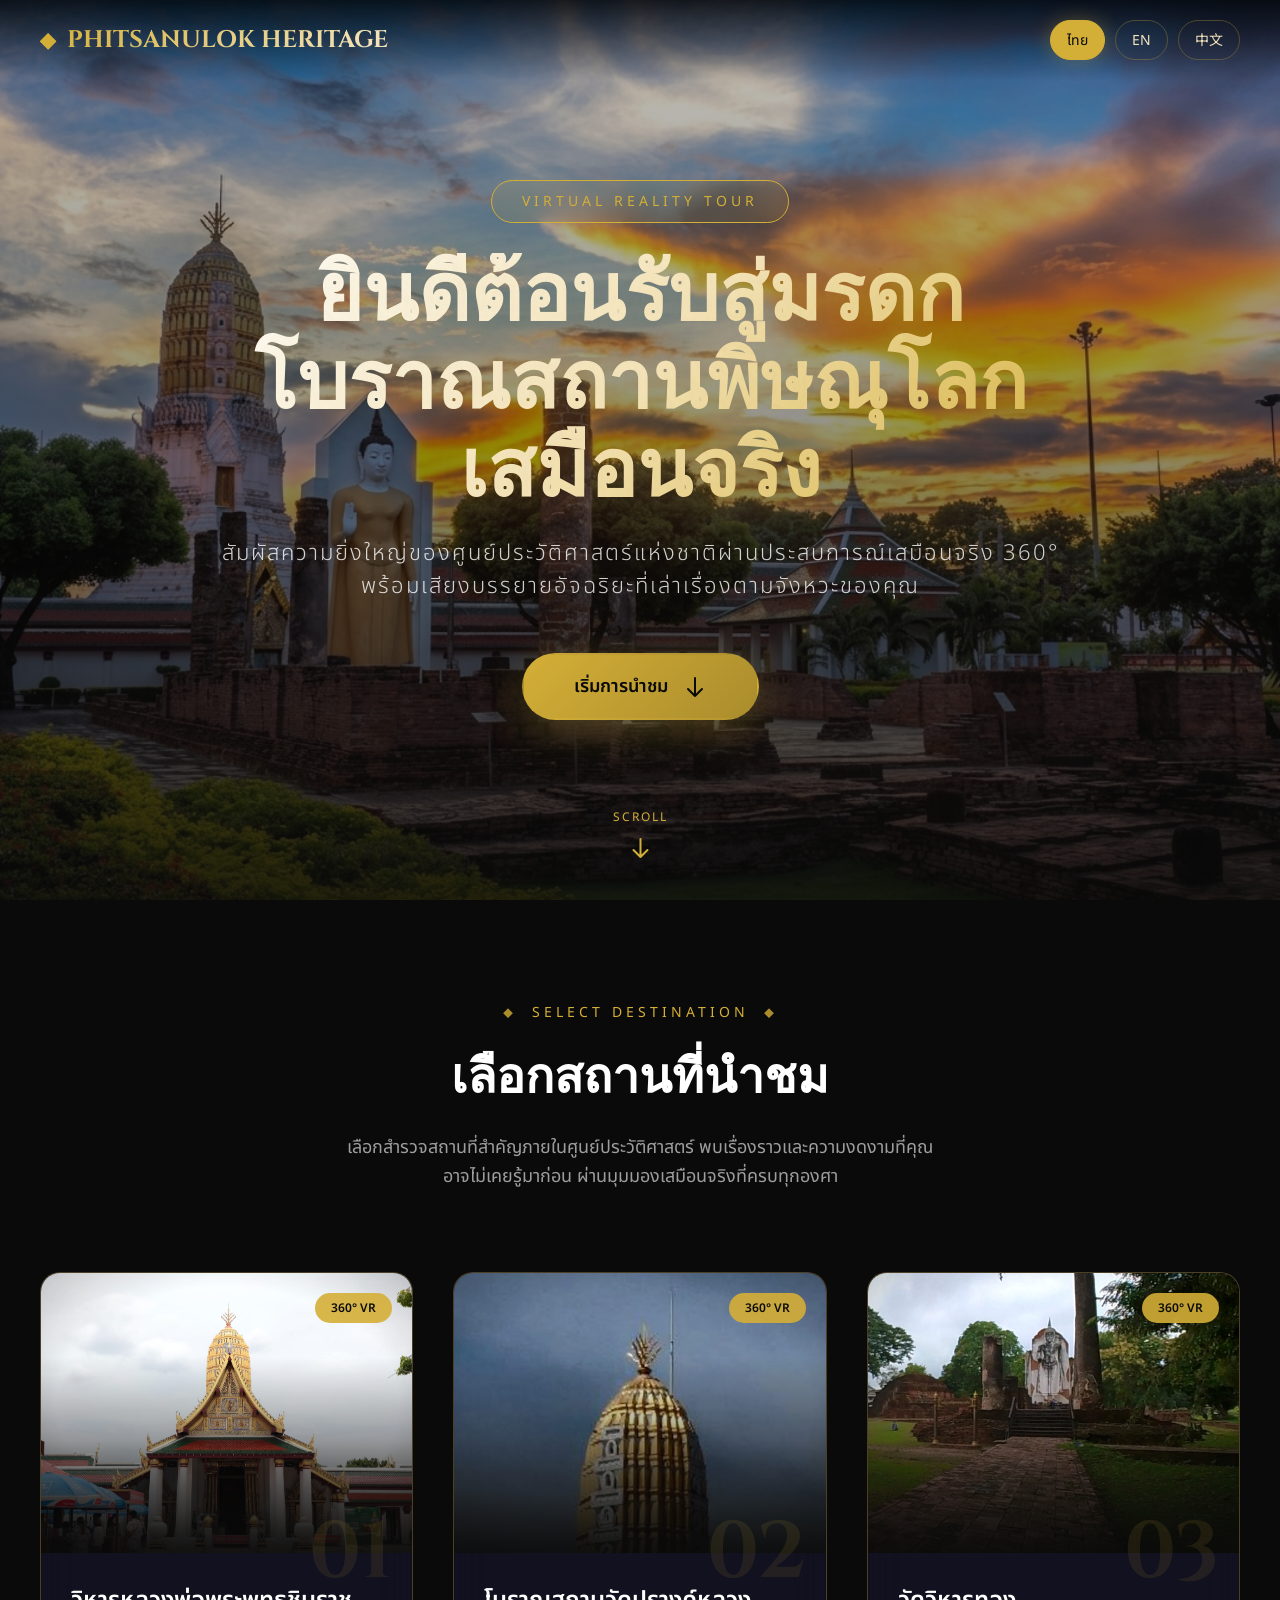
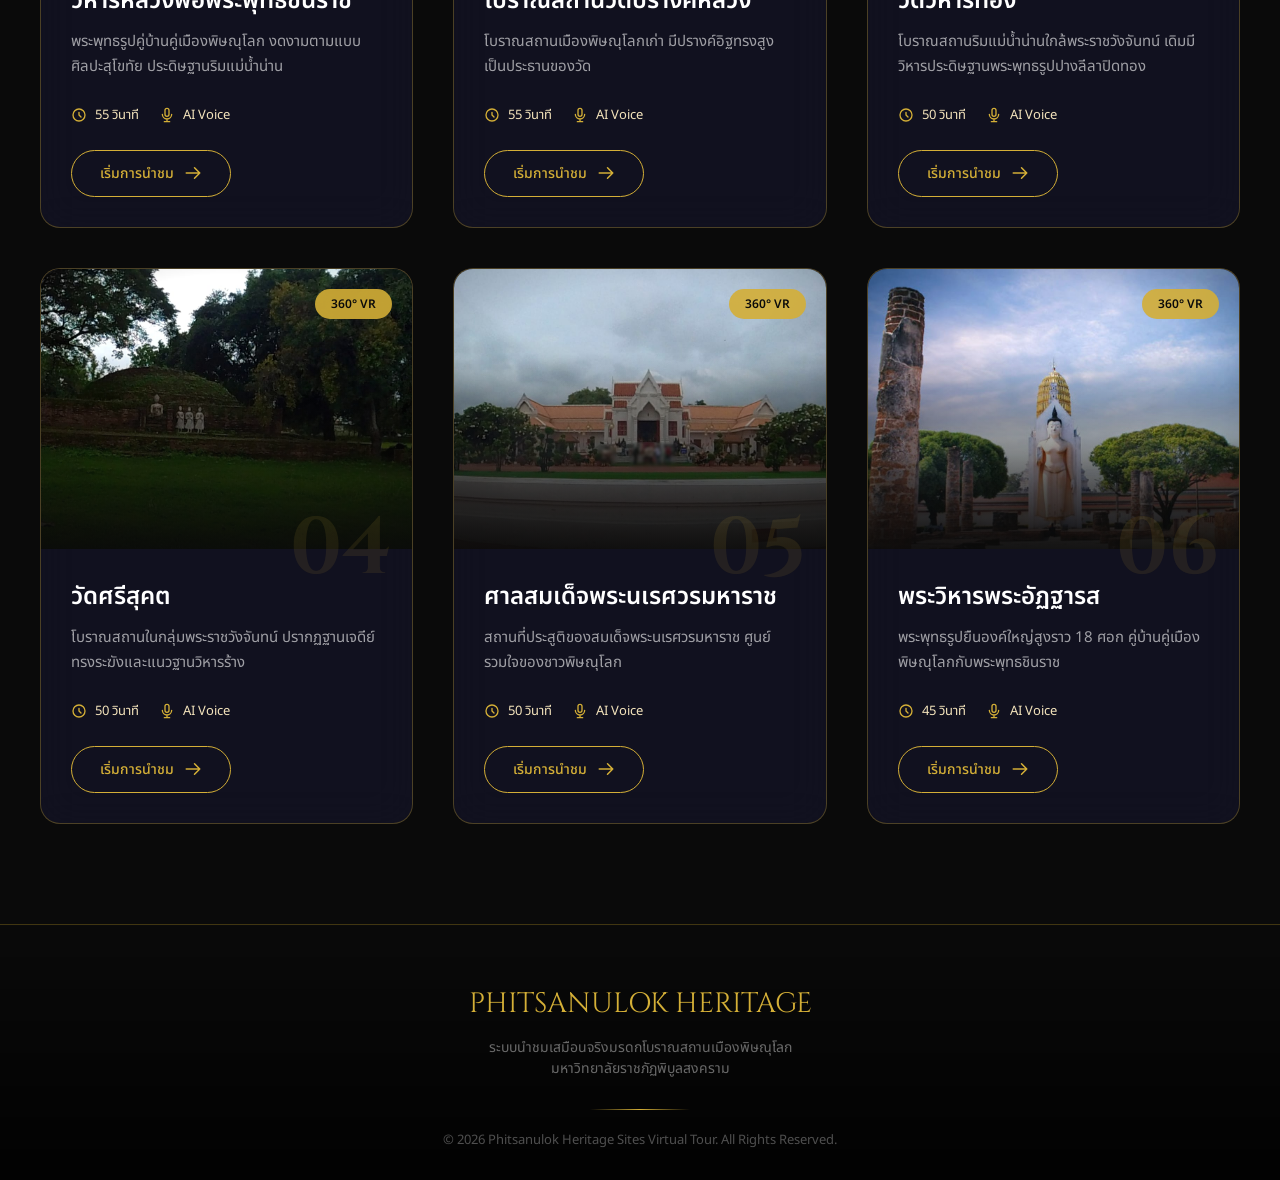
==== index.html @ 38f587dd "Remove the evaluation page and all links to it Delete evaluation.html and js/evaluation.js, drop the" ====
<!DOCTYPE html>
<html lang="th">
<head>
    <meta charset="UTF-8">
    <meta name="viewport" content="width=device-width, initial-scale=1.0">
    <title>มรดกโบราณสถานพิษณุโลก เสมือนจริง | Phitsanulok Heritage Sites Virtual Tour</title>
    <meta name="description" content="ระบบนำชมเสมือนจริงมรดกโบราณสถานเมืองพิษณุโลก ด้วยการเล่าเรื่องแบบลำดับชั้น">
    <link rel="stylesheet" href="css/style.css">
    <link rel="preconnect" href="https://fonts.googleapis.com">
    <link rel="preconnect" href="https://fonts.gstatic.com" crossorigin>
</head>
<body>
    <!-- Loading Screen -->
    <div class="loading-screen">
        <div class="loading-text">Loading...</div>
    </div>

    <!-- Background Effects -->
    <canvas id="particles-canvas"></canvas>
    <div class="bg-gradient"></div>
    <div class="thai-pattern"></div>

    <!-- Navigation -->
    <nav class="main-nav">
        <a href="#" class="nav-logo">PHITSANULOK HERITAGE</a>
        <div class="nav-lang">
            <button class="lang-btn active" data-lang="th">ไทย</button>
            <button class="lang-btn" data-lang="en">EN</button>
            <button class="lang-btn" data-lang="zh">中文</button>
        </div>
    </nav>

    <!-- Hero Section -->
    <section class="hero">
        <div class="hero-bg-layer" id="heroBgA"></div>
        <div class="hero-bg-layer" id="heroBgB"></div>
        <div class="hero-overlay"></div>
        <div class="hero-content">
            <div class="hero-badge">VIRTUAL REALITY TOUR</div>
            <h1 class="hero-title" data-i18n="welcome">ยินดีต้อนรับสู่มรดกโบราณสถานพิษณุโลก เสมือนจริง</h1>
            <p class="hero-subtitle" data-i18n="hero_description">
                สัมผัสความยิ่งใหญ่ของศูนย์ประวัติศาสตร์แห่งชาติผ่านประสบการณ์เสมือนจริง 360° พร้อมเสียงบรรยายอัจฉริยะที่เล่าเรื่องตามจังหวะของคุณ
            </p>
            <a href="tour.html?id=wat_phra_buddha_chinnarat&lang=th" class="hero-cta">
                <span data-i18n="start_tour">เริ่มการนำชม</span>
                <svg fill="none" stroke="currentColor" viewBox="0 0 24 24">
                    <path stroke-linecap="round" stroke-linejoin="round" stroke-width="2" d="M19 14l-7 7m0 0l-7-7m7 7V3"/>
                </svg>
            </a>
        </div>
        <div class="scroll-indicator">
            <span>SCROLL</span>
            <svg width="24" height="24" fill="none" stroke="currentColor" viewBox="0 0 24 24">
                <path stroke-linecap="round" stroke-linejoin="round" stroke-width="2" d="M19 14l-7 7m0 0l-7-7m7 7V3"/>
            </svg>
        </div>
    </section>

    <!-- Locations Section -->
    <section class="locations-section" id="locations">
        <div class="section-header">
            <div class="section-label" data-i18n="section_label">Select Destination</div>
            <h2 class="section-title" data-i18n="select_location">เลือกสถานที่นำชม</h2>
            <p class="section-desc" data-i18n="section_description">
                เลือกสำรวจสถานที่สำคัญภายในศูนย์ประวัติศาสตร์ พบเรื่องราวและความงดงามที่คุณอาจไม่เคยรู้มาก่อน ผ่านมุมมองเสมือนจริงที่ครบทุกองศา
            </p>
        </div>
        <div class="locations-grid">
            <!-- Cards will be rendered by JavaScript -->
        </div>
    </section>

    <!-- Footer -->
    <footer class="main-footer">
        <div class="footer-logo">PHITSANULOK HERITAGE</div>
        <p class="footer-text">
            ระบบนำชมเสมือนจริงมรดกโบราณสถานเมืองพิษณุโลก<br>
            มหาวิทยาลัยราชภัฏพิบูลสงคราม
        </p>
        <div class="footer-divider"></div>
        <p class="footer-copy">© 2026 Phitsanulok Heritage Sites Virtual Tour. All Rights Reserved.</p>
    </footer>

    <script src="js/main.js"></script>
</body>
</html>
---- css/style.css ----
/* ============================================
   CHAN PALACE VIRTUAL TOUR - ROYAL THEME CSS
   ============================================ */

@import url('https://fonts.googleapis.com/css2?family=Noto+Sans+Thai:wght@300;400;500;600;700&family=Noto+Sans+SC:wght@300;400;500;700&family=Cinzel:wght@400;600;700&display=swap');

:root {
    --royal-gold: #D4AF37;
    --royal-gold-light: #F4E4BC;
    --royal-gold-dark: #AA8C2C;
    --royal-red: #8B0000;
    --royal-red-dark: #5C0000;
    --royal-black: #0a0a0a;
    --royal-dark: #1a1a2e;
    --glass-bg: rgba(20, 20, 40, 0.7);
    --glass-border: rgba(212, 175, 55, 0.3);
}

* {
    margin: 0;
    padding: 0;
    box-sizing: border-box;
}

html {
    scroll-behavior: smooth;
    height: 100%;
}

body {
    font-family: 'Noto Sans Thai', 'Noto Sans SC', sans-serif;
    background: var(--royal-black);
    color: #fff;
    overflow-x: hidden;
    min-height: 100vh;
    height: 100%;
}

/* The 360 tour's <a-scene> needs an explicit height to resolve against,
   otherwise it collapses to 0px and the canvas never becomes visible. */
a-scene {
    display: block;
    width: 100%;
    height: 100vh;
}

/* Custom Scrollbar */
::-webkit-scrollbar {
    width: 8px;
}
::-webkit-scrollbar-track {
    background: var(--royal-black);
}
::-webkit-scrollbar-thumb {
    background: linear-gradient(180deg, var(--royal-gold), var(--royal-gold-dark));
    border-radius: 4px;
}

/* ============================================
   PARTICLES & BACKGROUND EFFECTS
   ============================================ */
#particles-canvas {
    position: fixed;
    top: 0;
    left: 0;
    width: 100%;
    height: 100%;
    z-index: 0;
    pointer-events: none;
}

.bg-gradient {
    position: fixed;
    top: 0;
    left: 0;
    width: 100%;
    height: 100%;
    background: 
        radial-gradient(ellipse at 20% 50%, rgba(139, 0, 0, 0.15) 0%, transparent 50%),
        radial-gradient(ellipse at 80% 50%, rgba(212, 175, 55, 0.08) 0%, transparent 50%),
        radial-gradient(ellipse at 50% 100%, rgba(90, 0, 0, 0.2) 0%, transparent 50%);
    z-index: 1;
    pointer-events: none;
}

/* Thai Pattern Overlay */
.thai-pattern {
    position: fixed;
    top: 0;
    left: 0;
    width: 100%;
    height: 100%;
    background-image: url("data:image/svg+xml,%3Csvg width='60' height='60' viewBox='0 0 60 60' xmlns='http://www.w3.org/2000/svg'%3E%3Cg fill='none' fill-rule='evenodd'%3E%3Cg fill='%23D4AF37' fill-opacity='0.03'%3E%3Cpath d='M36 34v-4h-2v4h-4v2h4v4h2v-4h4v-2h-4zm0-30V0h-2v4h-4v2h4v4h2V6h4V4h-4zM6 34v-4H4v4H0v2h4v4h2v-4h4v-2H6zM6 4V0H4v4H0v2h4v4h2V6h4V4H6z'/%3E%3C/g%3E%3C/g%3E%3C/svg%3E");
    z-index: 2;
    pointer-events: none;
    opacity: 0.6;
}

/* ============================================
   LOADING SCREEN
   ============================================ */
.loading-screen {
    position: fixed;
    top: 0;
    left: 0;
    width: 100%;
    height: 100%;
    background: var(--royal-black);
    z-index: 9999;
    display: flex;
    flex-direction: column;
    align-items: center;
    justify-content: center;
    transition: opacity 1s ease, visibility 1s ease;
}

.loading-screen.hidden {
    opacity: 0;
    visibility: hidden;
    pointer-events: none;
}

.loading-text {
    font-size: 18px;
    color: var(--royal-gold-light);
    letter-spacing: 4px;
    animation: pulse 2s ease-in-out infinite;
}

@keyframes spin {
    to { transform: rotate(360deg); }
}

@keyframes pulse {
    0%, 100% { opacity: 0.5; }
    50% { opacity: 1; }
}

/* ============================================
   NAVIGATION
   ============================================ */
.main-nav {
    position: fixed;
    top: 0;
    left: 0;
    width: 100%;
    z-index: 100;
    padding: 20px 40px;
    display: flex;
    justify-content: space-between;
    align-items: center;
    background: linear-gradient(to bottom, rgba(0,0,0,0.8), transparent);
    transition: all 0.4s ease;
}

.main-nav.scrolled {
    background: rgba(10, 10, 10, 0.95);
    backdrop-filter: blur(20px);
    padding: 15px 40px;
    border-bottom: 1px solid var(--glass-border);
}

.nav-logo {
    font-family: 'Cinzel', serif;
    font-size: 24px;
    font-weight: 700;
    background: linear-gradient(135deg, var(--royal-gold), var(--royal-gold-light), var(--royal-gold));
    background-size: 200% auto;
    -webkit-background-clip: text;
    -webkit-text-fill-color: transparent;
    background-clip: text;
    animation: shine 3s linear infinite;
    text-decoration: none;
    display: flex;
    align-items: center;
    gap: 12px;
}

.nav-logo::before {
    content: '◆';
    color: var(--royal-gold);
    -webkit-text-fill-color: var(--royal-gold);
    font-size: 20px;
}

@keyframes shine {
    to { background-position: 200% center; }
}

.nav-lang {
    display: flex;
    gap: 10px;
}

.lang-btn {
    background: transparent;
    border: 1px solid var(--glass-border);
    color: var(--royal-gold-light);
    padding: 8px 16px;
    border-radius: 20px;
    cursor: pointer;
    font-family: inherit;
    font-size: 14px;
    transition: all 0.3s ease;
    backdrop-filter: blur(10px);
}

.lang-btn:hover, .lang-btn.active {
    background: var(--royal-gold);
    color: var(--royal-black);
    border-color: var(--royal-gold);
    box-shadow: 0 0 20px rgba(212, 175, 55, 0.3);
}

/* ============================================
   HERO SECTION
   ============================================ */
.hero {
    position: relative;
    height: 100vh;
    display: flex;
    align-items: center;
    justify-content: center;
    overflow: hidden;
    z-index: 10;
}

.hero-bg {
    position: absolute;
    top: 0;
    left: 0;
    width: 100%;
    height: 100%;
    background: url('img/110.webp') center/cover;
    filter: brightness(0.3);
    transform: scale(1.1);
    animation: zoomSlow 20s ease-in-out infinite alternate;
}

.hero-bg-layer {
    position: absolute;
    top: 0;
    left: 0;
    width: 100%;
    height: 100%;
    background-size: cover;
    background-position: center;
    filter: brightness(0.85);
    transform: scale(1.1);
    opacity: 0;
    transition: opacity 1.5s ease-in-out;
    animation: zoomSlow 20s ease-in-out infinite alternate;
}

.hero-bg-layer.active {
    opacity: 1;
}

@keyframes zoomSlow {
    to { transform: scale(1.2); }
}

.hero-overlay {
    position: absolute;
    top: 0;
    left: 0;
    width: 100%;
    height: 100%;
    background: linear-gradient(to bottom, 
        rgba(10,10,10,0.1) 0%, 
        rgba(10,10,10,0.35) 50%, 
        rgba(10,10,10,0.85) 100%);
}

.hero-content {
    position: relative;
    z-index: 10;
    text-align: center;
    max-width: 900px;
    padding: 0 20px;
}

.hero-badge {
    display: inline-block;
    padding: 10px 30px;
    border: 1px solid var(--royal-gold);
    border-radius: 30px;
    color: var(--royal-gold);
    font-size: 14px;
    letter-spacing: 4px;
    text-transform: uppercase;
    margin-bottom: 30px;
    animation: fadeInDown 1s ease;
    background: rgba(212, 175, 55, 0.1);
    backdrop-filter: blur(10px);
}

.hero-title {
    font-family: 'Cinzel', serif;
    font-size: clamp(40px, 8vw, 80px);
    font-weight: 700;
    line-height: 1.1;
    margin-bottom: 20px;
    background: linear-gradient(135deg, #fff 0%, var(--royal-gold-light) 50%, var(--royal-gold) 100%);
    -webkit-background-clip: text;
    -webkit-text-fill-color: transparent;
    background-clip: text;
    animation: fadeInUp 1s ease 0.3s both;
    text-shadow: 0 0 60px rgba(212, 175, 55, 0.2);
}

.hero-subtitle {
    font-size: clamp(16px, 3vw, 22px);
    color: rgba(255, 255, 255, 0.8);
    margin-bottom: 50px;
    font-weight: 300;
    letter-spacing: 2px;
    animation: fadeInUp 1s ease 0.6s both;
}

.hero-cta {
    display: inline-flex;
    align-items: center;
    gap: 15px;
    padding: 18px 50px;
    background: linear-gradient(135deg, var(--royal-gold), var(--royal-gold-dark));
    color: var(--royal-black);
    text-decoration: none;
    font-size: 18px;
    font-weight: 600;
    border-radius: 50px;
    transition: all 0.4s ease;
    animation: fadeInUp 1s ease 0.9s both;
    box-shadow: 0 10px 40px rgba(212, 175, 55, 0.3);
    border: 2px solid transparent;
    position: relative;
    overflow: hidden;
}

.hero-cta::before {
    content: '';
    position: absolute;
    top: 0;
    left: -100%;
    width: 100%;
    height: 100%;
    background: linear-gradient(90deg, transparent, rgba(255,255,255,0.4), transparent);
    transition: left 0.6s ease;
}

.hero-cta:hover::before {
    left: 100%;
}

.hero-cta:hover {
    transform: translateY(-3px);
    box-shadow: 0 15px 50px rgba(212, 175, 55, 0.5);
    border-color: var(--royal-gold-light);
}

.hero-cta svg {
    width: 24px;
    height: 24px;
    transition: transform 0.3s ease;
}

.hero-cta:hover svg {
    transform: translateX(5px);
}

.scroll-indicator {
    position: absolute;
    bottom: 40px;
    left: 50%;
    transform: translateX(-50%);
    display: flex;
    flex-direction: column;
    align-items: center;
    gap: 10px;
    animation: bounce 2s infinite;
    color: var(--royal-gold);
    font-size: 12px;
    letter-spacing: 2px;
}

@keyframes bounce {
    0%, 20%, 50%, 80%, 100% { transform: translateX(-50%) translateY(0); }
    40% { transform: translateX(-50%) translateY(-10px); }
    60% { transform: translateX(-50%) translateY(-5px); }
}

@keyframes fadeInDown {
    from { opacity: 0; transform: translateY(-30px); }
    to { opacity: 1; transform: translateY(0); }
}

@keyframes fadeInUp {
    from { opacity: 0; transform: translateY(30px); }
    to { opacity: 1; transform: translateY(0); }
}

/* ============================================
   LOCATIONS SECTION
   ============================================ */
.locations-section {
    position: relative;
    z-index: 10;
    padding: 100px 40px;
    max-width: 1400px;
    margin: 0 auto;
}

.section-header {
    text-align: center;
    margin-bottom: 80px;
}

.section-label {
    display: inline-block;
    color: var(--royal-gold);
    font-size: 14px;
    letter-spacing: 4px;
    text-transform: uppercase;
    margin-bottom: 15px;
    position: relative;
}

.section-label::before,
.section-label::after {
    content: '◆';
    margin: 0 15px;
    color: var(--royal-gold-dark);
    font-size: 10px;
}

.section-title {
    font-family: 'Cinzel', serif;
    font-size: clamp(28px, 5vw, 48px);
    font-weight: 700;
    color: #fff;
    margin-bottom: 20px;
}

.section-desc {
    color: rgba(255, 255, 255, 0.6);
    font-size: 18px;
    max-width: 600px;
    margin: 0 auto;
    line-height: 1.6;
}

/* Location Cards */
.locations-grid {
    display: grid;
    grid-template-columns: repeat(auto-fit, minmax(350px, 1fr));
    gap: 40px;
}

.location-card {
    position: relative;
    border-radius: 20px;
    overflow: hidden;
    background: var(--glass-bg);
    border: 1px solid var(--glass-border);
    backdrop-filter: blur(20px);
    transition: all 0.5s cubic-bezier(0.4, 0, 0.2, 1);
    cursor: pointer;
    transform-style: preserve-3d;
    perspective: 1000px;
}

.location-card::before {
    content: '';
    position: absolute;
    top: 0;
    left: 0;
    right: 0;
    bottom: 0;
    background: linear-gradient(135deg, rgba(212, 175, 55, 0.1), transparent, rgba(139, 0, 0, 0.1));
    opacity: 0;
    transition: opacity 0.5s ease;
    z-index: 1;
    pointer-events: none;
}

.location-card:hover::before {
    opacity: 1;
}

.location-card:hover {
    transform: translateY(-10px) rotateX(5deg);
    box-shadow: 
        0 30px 60px rgba(0, 0, 0, 0.5),
        0 0 40px rgba(212, 175, 55, 0.1);
    border-color: var(--royal-gold);
}

.card-image {
    position: relative;
    height: 280px;
    overflow: hidden;
}

.card-image img {
    width: 100%;
    height: 100%;
    object-fit: cover;
    transition: transform 0.8s ease;
}

.location-card:hover .card-image img {
    transform: scale(1.15);
}

.card-image-overlay {
    position: absolute;
    top: 0;
    left: 0;
    width: 100%;
    height: 100%;
    background: linear-gradient(to bottom, transparent 30%, rgba(10, 10, 10, 0.9) 100%);
}

.card-badge {
    position: absolute;
    top: 20px;
    right: 20px;
    background: rgba(212, 175, 55, 0.9);
    color: var(--royal-black);
    padding: 6px 16px;
    border-radius: 20px;
    font-size: 12px;
    font-weight: 600;
    z-index: 5;
    backdrop-filter: blur(10px);
}

.card-content {
    padding: 30px;
    position: relative;
    z-index: 5;
}

.card-number {
    position: absolute;
    top: -40px;
    right: 20px;
    font-family: 'Cinzel', serif;
    font-size: 80px;
    font-weight: 700;
    color: rgba(212, 175, 55, 0.1);
    line-height: 1;
    z-index: 0;
}

.card-title {
    font-size: 24px;
    font-weight: 600;
    margin-bottom: 10px;
    color: #fff;
    position: relative;
    z-index: 1;
}

.card-text {
    color: rgba(255, 255, 255, 0.6);
    font-size: 15px;
    line-height: 1.7;
    margin-bottom: 25px;
    position: relative;
    z-index: 1;
}

.card-meta {
    display: flex;
    align-items: center;
    gap: 20px;
    margin-bottom: 25px;
    position: relative;
    z-index: 1;
}

.meta-item {
    display: flex;
    align-items: center;
    gap: 8px;
    font-size: 13px;
    color: var(--royal-gold-light);
}

.meta-item svg {
    width: 16px;
    height: 16px;
    color: var(--royal-gold);
}

.card-btn {
    display: inline-flex;
    align-items: center;
    gap: 10px;
    padding: 12px 28px;
    background: transparent;
    border: 1px solid var(--royal-gold);
    color: var(--royal-gold);
    text-decoration: none;
    border-radius: 30px;
    font-size: 14px;
    font-weight: 500;
    transition: all 0.3s ease;
    position: relative;
    z-index: 1;
    overflow: hidden;
}

.card-btn::before {
    content: '';
    position: absolute;
    top: 0;
    left: 0;
    width: 0;
    height: 100%;
    background: var(--royal-gold);
    transition: width 0.4s ease;
    z-index: -1;
}

.card-btn:hover::before {
    width: 100%;
}

.card-btn:hover {
    color: var(--royal-black);
    box-shadow: 0 0 20px rgba(212, 175, 55, 0.3);
}

/* ============================================
   FOOTER
   ============================================ */
.main-footer {
    position: relative;
    z-index: 10;
    padding: 60px 40px 30px;
    border-top: 1px solid var(--glass-border);
    background: linear-gradient(to top, rgba(0,0,0,0.8), transparent);
    text-align: center;
}

.footer-logo {
    font-family: 'Cinzel', serif;
    font-size: 28px;
    color: var(--royal-gold);
    margin-bottom: 15px;
}

.footer-text {
    color: rgba(255, 255, 255, 0.4);
    font-size: 14px;
    margin-bottom: 30px;
}

.footer-divider {
    width: 100px;
    height: 1px;
    background: linear-gradient(to right, transparent, var(--royal-gold), transparent);
    margin: 0 auto 20px;
}

.footer-copy {
    color: rgba(255, 255, 255, 0.3);
    font-size: 13px;
}

/* ============================================
   TOUR PAGE SPECIFIC
   ============================================ */
.tour-container {
    position: fixed;
    top: 0;
    left: 0;
    width: 100%;
    height: 100%;
    z-index: 1;
}

.tour-ui {
    position: fixed;
    z-index: 100;
    pointer-events: none;
    width: 100%;
    height: 100%;
    top: 0;
    left: 0;
}

.tour-ui > * {
    pointer-events: auto;
}

.tour-header {
    position: absolute;
    top: 0;
    left: 0;
    width: 100%;
    padding: 20px 40px;
    display: flex;
    justify-content: space-between;
    align-items: center;
    background: linear-gradient(to bottom, rgba(0,0,0,0.8), transparent);
}

.tour-title {
    font-family: 'Cinzel', serif;
    font-size: 20px;
    color: var(--royal-gold);
}

.tour-back {
    display: inline-flex;
    align-items: center;
    gap: 8px;
    padding: 10px 24px;
    background: linear-gradient(155deg, #2a2011, #120c06);
    border: 1px solid rgba(212, 175, 55, 0.4);
    color: #f0e6d3;
    text-decoration: none;
    border-radius: 30px;
    font-size: 14px;
    backdrop-filter: blur(20px);
    transition: all 0.3s ease;
}

.tour-back:hover {
    background: var(--royal-gold);
    color: var(--royal-black);
    border-color: var(--royal-gold);
}

/* Info Panel */
.info-panel {
    position: absolute;
    bottom: 40px;
    left: 50%;
    transform: translateX(-50%);
    width: 90%;
    max-width: 700px;
    background:
        radial-gradient(120% 70% at 50% 0%, rgba(212, 175, 55, 0.09), transparent 70%),
        linear-gradient(160deg, #2a2011 0%, #191207 55%, #100b06 100%);
    backdrop-filter: blur(24px);
    border: 1px solid rgba(212, 175, 55, 0.42);
    border-radius: 24px;
    padding: 30px;
    box-shadow: 0 20px 60px rgba(0, 0, 0, 0.5), inset 0 1px 0 rgba(244, 228, 188, 0.12);
}

.info-tabs {
    display: flex;
    gap: 10px;
    margin-bottom: 20px;
}

.info-tab {
    padding: 10px 24px;
    background: transparent;
    border: 1px solid rgba(212, 175, 55, 0.3);
    color: #cdbf9f;
    border-radius: 20px;
    cursor: pointer;
    font-family: inherit;
    font-size: 14px;
    transition: all 0.3s ease;
}

.info-tab:hover, .info-tab.active {
    background: var(--royal-gold);
    color: var(--royal-black);
    border-color: var(--royal-gold);
    font-weight: 600;
}

.info-content {
    color: #e8dcc2;
    line-height: 1.8;
    font-size: 15px;
    max-height: 150px;
    overflow-y: auto;
    padding-right: 10px;
}

.info-actions {
    display: flex;
    gap: 15px;
    margin-top: 20px;
    align-items: center;
}

.btn-speak {
    display: inline-flex;
    align-items: center;
    gap: 8px;
    padding: 10px 24px;
    background: linear-gradient(135deg, var(--royal-red), var(--royal-red-dark));
    border: none;
    color: #fff;
    border-radius: 25px;
    cursor: pointer;
    font-family: inherit;
    font-size: 14px;
    transition: all 0.3s ease;
}

.btn-speak:hover {
    transform: scale(1.05);
    box-shadow: 0 5px 20px rgba(139, 0, 0, 0.4);
}

.btn-speak.speaking {
    background: linear-gradient(135deg, var(--royal-gold), var(--royal-gold-dark));
    color: var(--royal-black);
    animation: pulse 1.5s infinite;
}

.duration-badge {
    display: inline-flex;
    align-items: center;
    gap: 6px;
    padding: 8px 16px;
    background: rgba(212, 175, 55, 0.14);
    border: 1px solid rgba(212, 175, 55, 0.25);
    border-radius: 20px;
    font-size: 13px;
    color: var(--royal-gold-light);
}

.speak-note {
    width: 100%;
    margin: 12px 0 0;
    padding: 9px 12px;
    background: rgba(139, 0, 0, 0.18);
    border: 1px solid rgba(212, 175, 55, 0.28);
    border-radius: 10px;
    font-size: 11.5px;
    line-height: 1.55;
    color: #e8dcc2;
}

/* ============================================
   SITE INFO PANEL (left) — hours / sacred days / route map
   ============================================ */
.site-panel {
    position: absolute;
    left: 20px;
    top: 88px;
    width: 300px;
    background:
        radial-gradient(120% 60% at 50% 0%, rgba(212, 175, 55, 0.10), transparent 70%),
        linear-gradient(160deg, #2a2011 0%, #191207 52%, #100b06 100%);
    backdrop-filter: blur(24px);
    border: 1px solid rgba(212, 175, 55, 0.45);
    border-radius: 20px;
    box-shadow: 0 24px 60px rgba(0, 0, 0, 0.5), inset 0 1px 0 rgba(244, 228, 188, 0.14);
    transition: transform 0.32s ease;
}

.site-panel.collapsed {
    transform: translateX(calc(-100% - 4px));
}

.site-panel-inner {
    padding: 18px;
    max-height: calc(100vh - 150px);
    overflow-y: auto;
}

.site-panel-toggle {
    position: absolute;
    right: -16px;
    top: 20px;
    width: 32px;
    height: 32px;
    border-radius: 50%;
    border: 1px solid rgba(212, 175, 55, 0.55);
    background: linear-gradient(150deg, #2a2011, #120c06);
    color: var(--royal-gold-light);
    cursor: pointer;
    display: flex;
    align-items: center;
    justify-content: center;
    box-shadow: 0 4px 16px rgba(0, 0, 0, 0.45);
}

.site-panel-toggle:hover { border-color: var(--royal-gold); }

.site-panel-toggle svg {
    width: 16px;
    height: 16px;
    transition: transform 0.3s ease;
}

.site-panel.collapsed .site-panel-toggle svg {
    transform: rotate(180deg);
}

.site-panel-title {
    margin: 0 0 10px;
    padding-bottom: 10px;
    border-bottom: 1px solid rgba(212, 175, 55, 0.28);
    font-size: 15px;
    font-weight: 700;
    color: var(--royal-gold);
    letter-spacing: 0.3px;
}

.site-panel-title::before {
    content: "\25C6";
    margin-right: 7px;
    font-size: 10px;
    vertical-align: middle;
    color: var(--royal-gold-dark);
}

.acc-item {
    border-top: 1px solid rgba(212, 175, 55, 0.16);
}

.acc-head {
    width: 100%;
    display: flex;
    align-items: center;
    gap: 10px;
    padding: 11px 0;
    background: transparent;
    border: none;
    color: #f0e6d3;
    font-family: inherit;
    font-size: 13.5px;
    cursor: pointer;
    text-align: left;
}

.acc-item.open .acc-head { color: var(--royal-gold-light); }

.acc-ico {
    width: 27px;
    height: 27px;
    flex-shrink: 0;
    display: inline-flex;
    align-items: center;
    justify-content: center;
    border-radius: 9px;
    font-size: 14px;
    background: rgba(212, 175, 55, 0.16);
    border: 1px solid rgba(212, 175, 55, 0.22);
}

.acc-item[data-acc="events"] .acc-ico {
    background: rgba(139, 0, 0, 0.22);
    border-color: rgba(139, 0, 0, 0.35);
}

.acc-item[data-acc="route"] .acc-ico {
    background: rgba(58, 140, 130, 0.20);
    border-color: rgba(58, 140, 130, 0.32);
}

.acc-label { flex: 1; }

.acc-chev {
    width: 16px;
    height: 16px;
    flex-shrink: 0;
    transition: transform 0.25s ease;
    color: var(--royal-gold);
    opacity: 0.75;
}

.acc-item.open .acc-chev { transform: rotate(180deg); opacity: 1; }

.acc-body {
    max-height: 0;
    overflow: hidden;
    transition: max-height 0.32s ease;
    font-size: 12.5px;
    color: #ded0b4;
    line-height: 1.6;
}

.acc-item.open .acc-body {
    max-height: 640px;
    padding-bottom: 12px;
}

.acc-body .kv { margin: 3px 0; }
.acc-body .kv strong { color: #f5efdf; }
.acc-body .muted { color: #c6b48f; font-size: 11.5px; }

/* "Usually busy right now" estimate */
.busy {
    margin-top: 10px;
    padding-top: 10px;
    border-top: 1px dashed rgba(212, 175, 55, 0.28);
}

.busy-row {
    display: flex;
    align-items: center;
    justify-content: space-between;
    gap: 8px;
}

.busy-label { font-size: 12px; color: #c6b48f; }

.busy-pill {
    font-size: 11.5px;
    font-weight: 700;
    padding: 3px 10px;
    border-radius: 999px;
    white-space: nowrap;
}

.busy-pill.lvl-0 { background: rgba(46, 160, 90, 0.22); color: #6fe0a0; }
.busy-pill.lvl-1 { background: rgba(212, 175, 55, 0.22); color: var(--royal-gold-light); }
.busy-pill.lvl-2 { background: rgba(200, 90, 40, 0.26); color: #ff9d6b; }
.busy-pill.lvl-3 { background: rgba(139, 0, 0, 0.38); color: #ff8080; }
.busy-pill.closed { background: rgba(212, 175, 55, 0.12); color: #c6b48f; }

.busy-bar {
    margin-top: 7px;
    height: 6px;
    border-radius: 999px;
    background: rgba(212, 175, 55, 0.14);
    overflow: hidden;
}

.busy-bar span {
    display: block;
    height: 100%;
    border-radius: 999px;
    transition: width 0.4s ease;
}

.busy-bar span.lvl-0 { background: #3fbf7a; }
.busy-bar span.lvl-1 { background: var(--royal-gold); }
.busy-bar span.lvl-2 { background: #e2703a; }
.busy-bar span.lvl-3 { background: var(--royal-red); }

.busy-note { margin: 6px 0 0; font-size: 10px; color: #a8997c; }

.ev-list {
    list-style: none;
    margin: 0;
    padding: 0;
    display: flex;
    flex-direction: column;
    gap: 9px;
}

.ev-list li {
    display: flex;
    flex-direction: column;
    gap: 2px;
    padding-left: 10px;
    border-left: 2px solid var(--royal-gold-dark);
}

.ev-name { color: var(--royal-gold-light); font-weight: 600; }
.ev-when { color: #cdbf9f; }

/* Route mini-map */
.route-map { margin: 4px 0 10px; }

.route-svg {
    width: 100%;
    height: auto;
    display: block;
    background: rgba(212, 175, 55, 0.06);
    border: 1px solid rgba(212, 175, 55, 0.15);
    border-radius: 12px;
}

.rm-river { fill: rgba(90, 150, 200, 0.28); }

.rm-edge { stroke: rgba(244, 228, 188, 0.28); stroke-width: 2; }
.rm-edge.on { stroke: var(--royal-gold); stroke-width: 3.5; }

.rm-node circle {
    fill: rgba(34, 25, 14, 0.94);
    stroke: rgba(244, 228, 188, 0.55);
    stroke-width: 2;
    cursor: pointer;
    transition: stroke 0.2s ease, fill 0.2s ease;
}

.rm-node text {
    fill: #fff;
    font-size: 12px;
    font-weight: 700;
    text-anchor: middle;
    pointer-events: none;
}

.rm-node:hover circle { stroke: var(--royal-gold-light); }
.rm-node.cur circle { fill: var(--royal-gold); stroke: #fff; }
.rm-node.cur text { fill: var(--royal-black); }
.rm-node.dest circle { fill: var(--royal-red); stroke: var(--royal-gold-light); }
.rm-node.on circle { stroke: var(--royal-gold); }

.route-od {
    display: flex;
    align-items: center;
    flex-wrap: wrap;
    gap: 5px;
    margin: 0 0 6px;
    font-size: 12.5px;
    color: #ded0b4;
}

.rm-badge {
    display: inline-flex;
    width: 18px;
    height: 18px;
    border-radius: 50%;
    background: var(--royal-gold);
    color: var(--royal-black);
    font-size: 11px;
    font-weight: 700;
    align-items: center;
    justify-content: center;
    flex-shrink: 0;
}

.rm-badge.dest { background: var(--royal-red); color: #fff; }
.route-arrow { color: var(--royal-gold); }

.route-stat { margin: 0 0 8px; font-size: 12px; color: #d8c9a8; }

.route-go {
    width: 100%;
    padding: 8px;
    background: linear-gradient(135deg, var(--royal-gold), var(--royal-gold-dark));
    color: var(--royal-black);
    border: none;
    border-radius: 10px;
    font-family: inherit;
    font-size: 12.5px;
    font-weight: 600;
    cursor: pointer;
    transition: transform 0.2s ease;
}

.route-go:hover { transform: scale(1.03); }

.site-note {
    margin: 14px 0 0;
    padding-top: 10px;
    border-top: 1px solid rgba(212, 175, 55, 0.16);
    font-size: 10.5px;
    color: #9c8d70;
    line-height: 1.55;
}

/* Scene Selector */
.scene-selector {
    position: absolute;
    top: 50%;
    right: 30px;
    transform: translateY(-50%);
    display: flex;
    flex-direction: column;
    gap: 15px;
}

.scene-thumb {
    width: 60px;
    height: 60px;
    border-radius: 12px;
    border: 2px solid transparent;
    overflow: hidden;
    cursor: pointer;
    transition: all 0.3s ease;
    position: relative;
    opacity: 0.6;
}

.scene-thumb img {
    width: 100%;
    height: 100%;
    object-fit: cover;
}

.scene-thumb:hover, .scene-thumb.active {
    opacity: 1;
    border-color: var(--royal-gold);
    transform: scale(1.1);
    box-shadow: 0 0 20px rgba(212, 175, 55, 0.3);
}

.scene-thumb.active::after {
    content: '';
    position: absolute;
    inset: 0;
    border: 2px solid var(--royal-gold);
    border-radius: 12px;
    box-shadow: inset 0 0 10px rgba(212, 175, 55, 0.3);
}

/* Responsive */
@media (max-width: 768px) {
    .main-nav {
        padding: 15px 20px;
    }
    .locations-section {
        padding: 60px 20px;
    }
    .locations-grid {
        grid-template-columns: 1fr;
        gap: 30px;
    }
    .scene-selector {
        bottom: 200px;
        top: auto;
        right: 15px;
        flex-direction: row;
    }
    .info-panel {
        bottom: 20px;
        padding: 20px;
    }
    .site-panel {
        left: 10px;
        top: 74px;
        width: min(74vw, 264px);
        max-height: 54vh;
    }
    .site-panel-inner {
        max-height: 54vh;
        padding: 14px;
    }
    .site-panel.collapsed {
        transform: translateX(calc(-100% - 2px));
    }
}

/* Small phones: nav bar, tour header, thumbnail rail and side panel all
   need their own layout, not just smaller padding, or they overlap. */
@media (max-width: 480px) {
    .main-nav {
        flex-wrap: wrap;
        gap: 8px 10px;
        padding: 12px 16px;
    }
    .nav-logo {
        font-size: 17px;
        gap: 8px;
    }
    .nav-lang {
        gap: 6px;
    }
    .lang-btn {
        padding: 6px 12px;
        font-size: 12px;
    }
    .hero-cta {
        padding: 14px 34px;
        font-size: 16px;
    }

    .tour-header {
        flex-wrap: wrap;
        padding: 14px 16px;
        row-gap: 8px;
    }
    .tour-title {
        order: 3;
        flex-basis: 100%;
        text-align: center;
        font-size: 15px;
        line-height: 1.3;
    }
    .tour-back {
        padding: 8px 14px;
        font-size: 12px;
        gap: 5px;
    }
    .tour-back svg {
        width: 14px;
        height: 14px;
    }

    /* Thumbnail rail: a horizontal scroller right under the header, not a
       column near the bottom — a column of 6+ thumbnails is wider than a
       phone screen, and anchoring it near the bottom put it underneath
       the (taller, variable-height) info panel. */
    .scene-selector {
        top: 96px;
        bottom: auto;
        transform: none;
        left: 10px;
        right: 10px;
        gap: 10px;
        overflow-x: auto;
        padding: 2px 2px 6px;
        justify-content: flex-start;
        -webkit-overflow-scrolling: touch;
    }
    .scene-thumb {
        width: 46px;
        height: 46px;
        flex-shrink: 0;
    }

    .info-panel {
        width: calc(100% - 20px);
        padding: 16px;
        bottom: 12px;
        max-height: 48vh;
        overflow-y: auto;
    }
    .info-tabs {
        gap: 8px;
        margin-bottom: 14px;
    }
    .info-tab {
        padding: 8px 16px;
        font-size: 13px;
    }
    .info-content {
        font-size: 13.5px;
        max-height: 110px;
    }
    .info-actions {
        flex-wrap: wrap;
        gap: 10px;
    }

    /* Site panel starts collapsed on phones (see js/tour.js); when a
       visitor does open it, keep it short enough to clear both the
       thumbnail rail above and the info panel below (it scrolls
       internally, so shortening it just means more scrolling, not lost
       content). */
    .site-panel {
        top: 158px;
        max-height: 25vh;
    }
    .site-panel-inner {
        max-height: 25vh;
    }
}
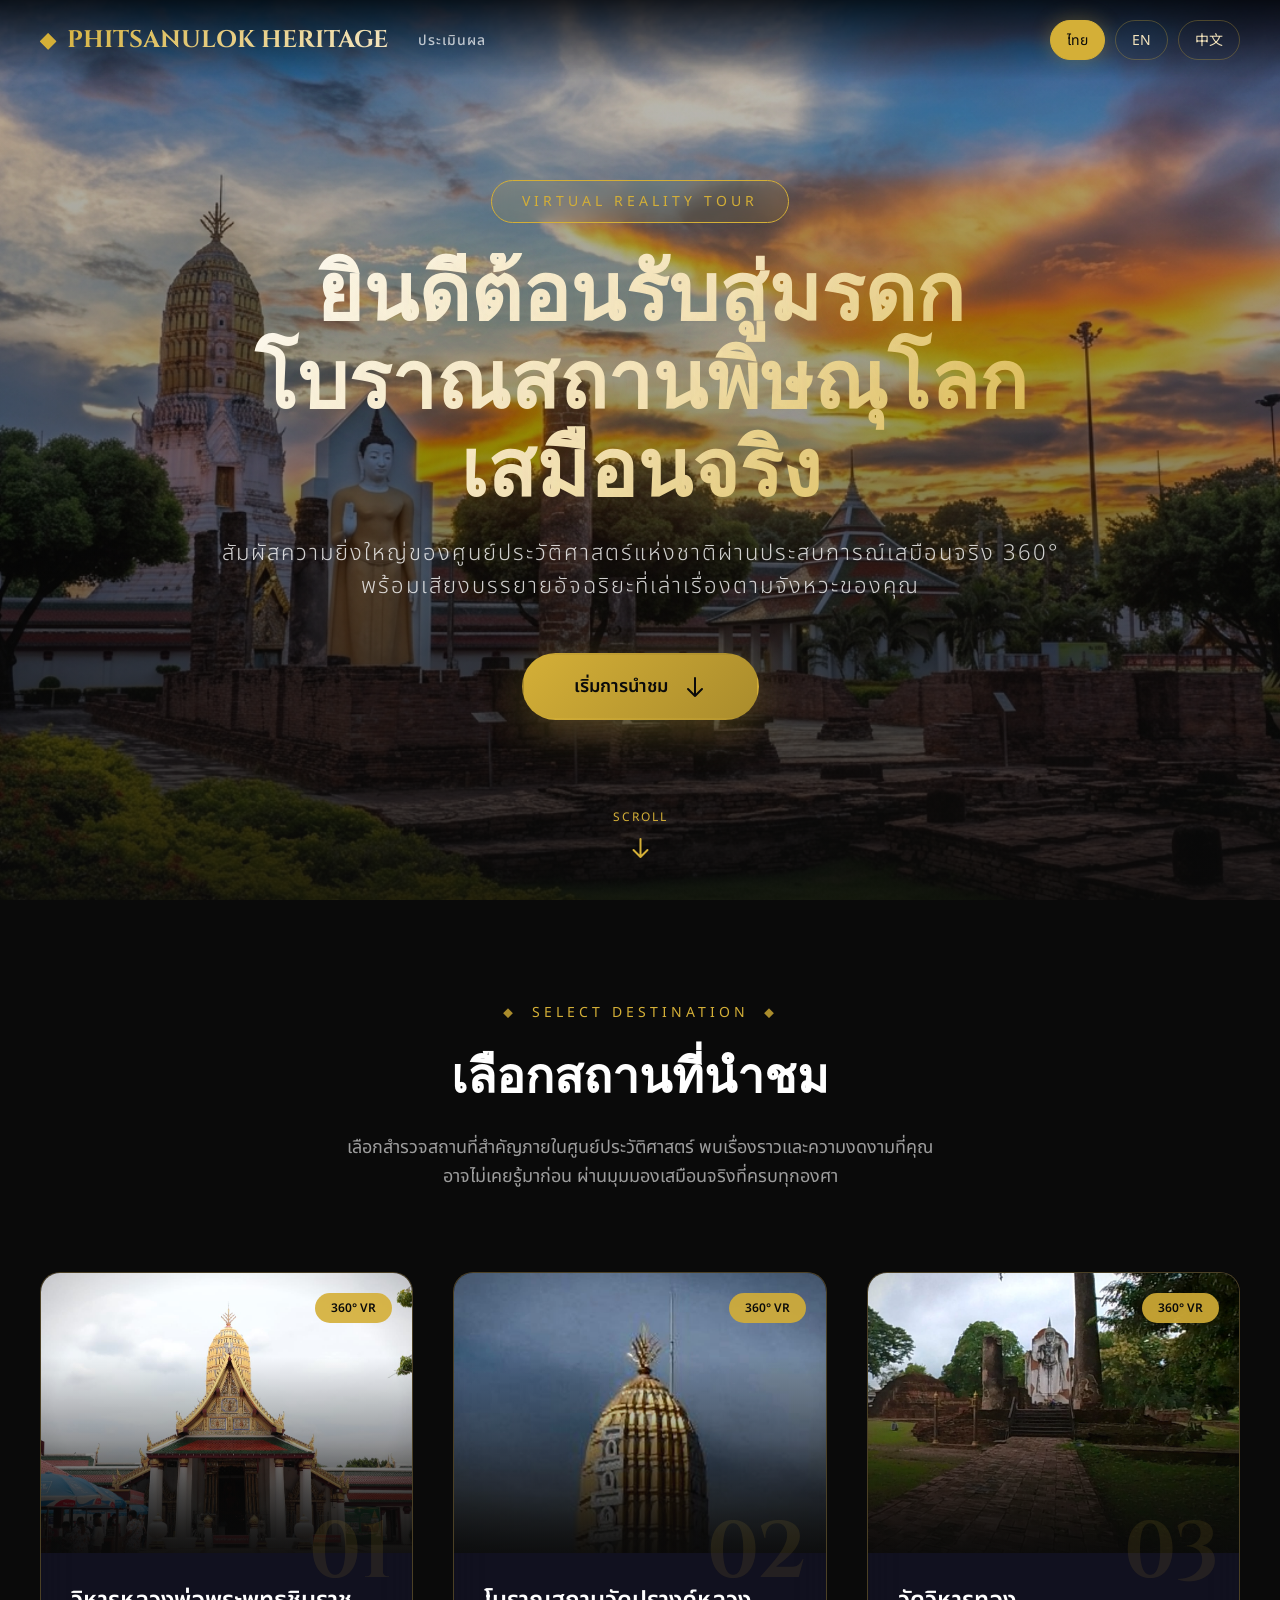
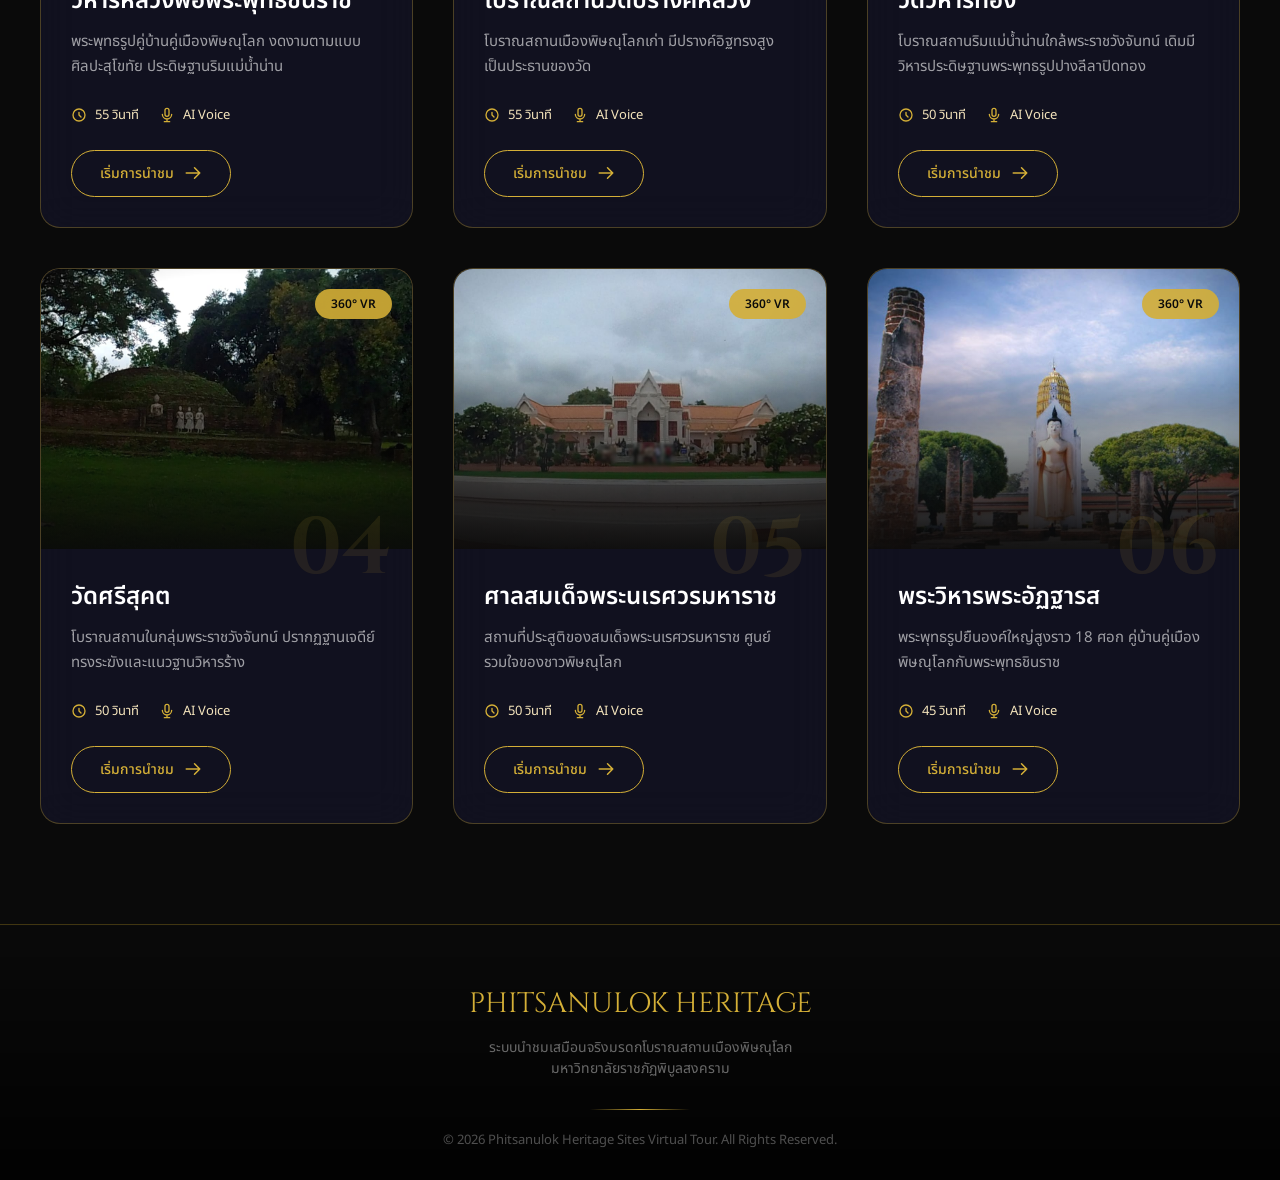
==== commit 1e91fa45: "Revert "Remove the evaluation page and all links to it" This reverts commit 38f587dd1180fe75c41d2d83" ====
--- a/index.html
+++ b/index.html
@@ -23,7 +23,7 @@
     <!-- Navigation -->
     <nav class="main-nav">
         <a href="#" class="nav-logo">PHITSANULOK HERITAGE</a>
-        <div class="nav-lang">
+        <div class="nav-links"><a href="evaluation.html" class="nav-link">ประเมินผล</a></div><div class="nav-lang">
             <button class="lang-btn active" data-lang="th">ไทย</button>
             <button class="lang-btn" data-lang="en">EN</button>
             <button class="lang-btn" data-lang="zh">中文</button>
--- a/css/style.css
+++ b/css/style.css
@@ -1253,6 +1253,12 @@
         font-size: 17px;
         gap: 8px;
     }
+    .nav-links {
+        order: 3;
+        flex-basis: 100%;
+        justify-content: center;
+        margin: 0;
+    }
     .nav-lang {
         gap: 6px;
     }
@@ -1347,3 +1353,515 @@
     }
 }
 
+
+/* ============================================
+   EVALUATION PAGE STYLES
+   ============================================ */
+
+.hero-compact {
+    height: 50vh;
+    min-height: 350px;
+}
+
+.evaluation-section {
+    position: relative;
+    z-index: 10;
+    max-width: 1000px;
+    margin: -60px auto 80px;
+    padding: 0 20px;
+}
+
+.eval-tabs-container {
+    display: flex;
+    justify-content: center;
+    margin-bottom: 40px;
+}
+
+.eval-tabs {
+    display: inline-flex;
+    background: var(--glass-bg);
+    backdrop-filter: blur(20px);
+    border: 1px solid var(--glass-border);
+    border-radius: 50px;
+    padding: 6px;
+    gap: 4px;
+}
+
+.eval-tab {
+    padding: 12px 28px;
+    background: transparent;
+    border: none;
+    color: rgba(255, 255, 255, 0.6);
+    font-family: inherit;
+    font-size: 15px;
+    font-weight: 500;
+    border-radius: 40px;
+    cursor: pointer;
+    transition: all 0.3s ease;
+    white-space: nowrap;
+}
+
+.eval-tab:hover {
+    color: #fff;
+    background: rgba(255, 255, 255, 0.05);
+}
+
+.eval-tab.active {
+    background: linear-gradient(135deg, var(--royal-gold), var(--royal-gold-dark));
+    color: var(--royal-black);
+    font-weight: 600;
+    box-shadow: 0 4px 15px rgba(212, 175, 55, 0.3);
+}
+
+/* Questionnaire */
+.questionnaire-container {
+    background: var(--glass-bg);
+    backdrop-filter: blur(20px);
+    border: 1px solid var(--glass-border);
+    border-radius: 24px;
+    padding: 40px;
+    animation: fadeInUp 0.6s ease;
+}
+
+.eval-form-header {
+    text-align: center;
+    margin-bottom: 40px;
+}
+
+.eval-form-header h3 {
+    font-family: 'Cinzel', serif;
+    font-size: 28px;
+    color: var(--royal-gold);
+    margin-bottom: 10px;
+}
+
+.eval-form-header p {
+    color: rgba(255, 255, 255, 0.6);
+    font-size: 16px;
+}
+
+.eval-form {
+    display: flex;
+    flex-direction: column;
+    gap: 30px;
+}
+
+.form-group {
+    display: flex;
+    flex-direction: column;
+    gap: 10px;
+}
+
+.form-group label {
+    color: var(--royal-gold-light);
+    font-size: 15px;
+    font-weight: 500;
+}
+
+.form-input, .form-select {
+    padding: 14px 20px;
+    background: rgba(255, 255, 255, 0.05);
+    border: 1px solid var(--glass-border);
+    border-radius: 12px;
+    color: #fff;
+    font-family: inherit;
+    font-size: 15px;
+    outline: none;
+    transition: all 0.3s ease;
+}
+
+.form-input:focus, .form-select:focus {
+    border-color: var(--royal-gold);
+    box-shadow: 0 0 15px rgba(212, 175, 55, 0.1);
+}
+
+.form-select option {
+    background: var(--royal-dark);
+    color: #fff;
+}
+
+.dimension-block {
+    background: rgba(255, 255, 255, 0.03);
+    border: 1px solid var(--glass-border);
+    border-radius: 16px;
+    padding: 30px;
+    margin-top: 10px;
+}
+
+.dimension-header {
+    margin-bottom: 25px;
+    padding-bottom: 15px;
+    border-bottom: 1px solid var(--glass-border);
+}
+
+.dimension-header h4 {
+    font-size: 20px;
+    color: #fff;
+    margin-bottom: 5px;
+}
+
+.dimension-en {
+    font-size: 13px;
+    color: var(--royal-gold);
+    text-transform: uppercase;
+    letter-spacing: 2px;
+}
+
+.questions-list {
+    display: flex;
+    flex-direction: column;
+    gap: 25px;
+}
+
+.question-item {
+    display: flex;
+    flex-direction: column;
+    gap: 15px;
+}
+
+.question-text {
+    display: flex;
+    gap: 12px;
+    color: rgba(255, 255, 255, 0.85);
+    font-size: 15px;
+    line-height: 1.6;
+}
+
+.q-number {
+    color: var(--royal-gold);
+    font-weight: 600;
+    min-width: 35px;
+}
+
+.star-rating {
+    display: flex;
+    flex-direction: row-reverse;
+    justify-content: center;
+    gap: 6px;
+}
+
+.star-rating input {
+    display: none;
+}
+
+.star-rating label {
+    font-size: 36px;
+    line-height: 1;
+    color: rgba(255, 255, 255, 0.2);
+    cursor: pointer;
+    transition: color 0.15s ease, transform 0.15s ease;
+}
+
+.star-rating label:hover,
+.star-rating label:hover ~ label,
+.star-rating input:checked ~ label {
+    color: var(--royal-gold);
+}
+
+.star-rating label:hover {
+    transform: scale(1.15);
+}
+
+.feedback-textarea {
+    resize: vertical;
+    min-height: 100px;
+    font-family: inherit;
+    line-height: 1.6;
+}
+
+.submit-btn {
+    display: inline-flex;
+    align-items: center;
+    justify-content: center;
+    gap: 10px;
+    padding: 16px 40px;
+    background: linear-gradient(135deg, var(--royal-gold), var(--royal-gold-dark));
+    border: none;
+    color: var(--royal-black);
+    font-family: inherit;
+    font-size: 17px;
+    font-weight: 600;
+    border-radius: 50px;
+    cursor: pointer;
+    transition: all 0.3s ease;
+    margin-top: 20px;
+    align-self: center;
+    box-shadow: 0 10px 30px rgba(212, 175, 55, 0.2);
+}
+
+.submit-btn:hover {
+    transform: translateY(-2px);
+    box-shadow: 0 15px 40px rgba(212, 175, 55, 0.35);
+}
+
+/* Success Message */
+.success-message {
+    text-align: center;
+    padding: 60px 20px;
+    animation: fadeInUp 0.6s ease;
+}
+
+.success-icon {
+    width: 80px;
+    height: 80px;
+    background: linear-gradient(135deg, var(--royal-gold), var(--royal-gold-dark));
+    border-radius: 50%;
+    display: flex;
+    align-items: center;
+    justify-content: center;
+    font-size: 40px;
+    color: var(--royal-black);
+    margin: 0 auto 25px;
+    box-shadow: 0 10px 40px rgba(212, 175, 55, 0.3);
+}
+
+.success-message h4 {
+    font-size: 24px;
+    color: var(--royal-gold);
+    margin-bottom: 10px;
+}
+
+.success-message p {
+    color: rgba(255, 255, 255, 0.7);
+    font-size: 16px;
+    margin-bottom: 30px;
+}
+
+.view-results-btn {
+    padding: 14px 32px;
+    background: transparent;
+    border: 2px solid var(--royal-gold);
+    color: var(--royal-gold);
+    font-family: inherit;
+    font-size: 15px;
+    font-weight: 500;
+    border-radius: 30px;
+    cursor: pointer;
+    transition: all 0.3s ease;
+}
+
+.view-results-btn:hover {
+    background: var(--royal-gold);
+    color: var(--royal-black);
+}
+
+/* Results Page */
+.results-container {
+    animation: fadeInUp 0.6s ease;
+}
+
+.results-header {
+    background: var(--glass-bg);
+    backdrop-filter: blur(20px);
+    border: 1px solid var(--glass-border);
+    border-radius: 24px;
+    padding: 40px;
+    text-align: center;
+    margin-bottom: 30px;
+}
+
+.results-header h3 {
+    font-family: 'Cinzel', serif;
+    font-size: 22px;
+    color: var(--royal-gold);
+    margin-bottom: 25px;
+}
+
+.overall-score {
+    display: flex;
+    flex-direction: column;
+    align-items: center;
+    gap: 15px;
+}
+
+.score-circle {
+    width: 150px;
+    height: 150px;
+    border-radius: 50%;
+    background: linear-gradient(135deg, var(--royal-gold), var(--royal-gold-dark));
+    display: flex;
+    flex-direction: column;
+    align-items: center;
+    justify-content: center;
+    box-shadow: 0 0 60px rgba(212, 175, 55, 0.2);
+    position: relative;
+}
+
+.score-circle::before {
+    content: '';
+    position: absolute;
+    inset: 4px;
+    border-radius: 50%;
+    border: 2px dashed rgba(255, 255, 255, 0.3);
+}
+
+.score-value {
+    font-family: 'Cinzel', serif;
+    font-size: 42px;
+    font-weight: 700;
+    color: var(--royal-black);
+    line-height: 1;
+}
+
+.score-max {
+    font-size: 16px;
+    color: rgba(0, 0, 0, 0.5);
+    font-weight: 500;
+}
+
+.score-label {
+    font-size: 20px;
+    color: var(--royal-gold-light);
+    font-weight: 600;
+    padding: 8px 24px;
+    background: rgba(212, 175, 55, 0.1);
+    border-radius: 20px;
+    border: 1px solid var(--glass-border);
+}
+
+.stats-grid {
+    display: grid;
+    grid-template-columns: repeat(3, 1fr);
+    gap: 20px;
+    margin-bottom: 40px;
+}
+
+.stat-card {
+    background: var(--glass-bg);
+    backdrop-filter: blur(20px);
+    border: 1px solid var(--glass-border);
+    border-radius: 20px;
+    padding: 30px;
+    text-align: center;
+    transition: all 0.3s ease;
+}
+
+.stat-card:hover {
+    transform: translateY(-5px);
+    border-color: var(--royal-gold);
+}
+
+.stat-card.highlight {
+    border-color: var(--royal-gold);
+    background: linear-gradient(135deg, rgba(212, 175, 55, 0.1), rgba(139, 0, 0, 0.05));
+}
+
+.stat-icon {
+    font-size: 32px;
+    margin-bottom: 12px;
+}
+
+.stat-value {
+    font-family: 'Cinzel', serif;
+    font-size: 32px;
+    font-weight: 700;
+    color: var(--royal-gold);
+    line-height: 1;
+    margin-bottom: 8px;
+}
+
+.stat-label {
+    font-size: 14px;
+    color: rgba(255, 255, 255, 0.6);
+}
+
+.reviews-section {
+    background: var(--glass-bg);
+    backdrop-filter: blur(20px);
+    border: 1px solid var(--glass-border);
+    border-radius: 24px;
+    padding: 30px;
+}
+
+.reviews-section h4 {
+    font-size: 18px;
+    color: var(--royal-gold);
+    margin-bottom: 20px;
+    text-align: center;
+}
+
+.reviews-empty {
+    text-align: center;
+    color: rgba(255, 255, 255, 0.5);
+    padding: 30px 0;
+}
+
+.reviews-list {
+    display: flex;
+    flex-direction: column;
+    gap: 18px;
+}
+
+.review-card {
+    background: rgba(255, 255, 255, 0.03);
+    border: 1px solid var(--glass-border);
+    border-radius: 16px;
+    padding: 20px;
+}
+
+.review-header {
+    display: flex;
+    flex-wrap: wrap;
+    align-items: center;
+    gap: 10px;
+    margin-bottom: 8px;
+}
+
+.review-name {
+    color: #fff;
+    font-weight: 600;
+    font-size: 15px;
+}
+
+.review-role {
+    font-size: 12px;
+    color: var(--royal-gold);
+    padding: 3px 10px;
+    background: rgba(212, 175, 55, 0.1);
+    border-radius: 10px;
+}
+
+.review-date {
+    margin-left: auto;
+    font-size: 12px;
+    color: rgba(255, 255, 255, 0.4);
+}
+
+.review-stars {
+    color: var(--royal-gold);
+    font-size: 18px;
+    letter-spacing: 2px;
+    margin-bottom: 8px;
+}
+
+.review-feedback {
+    color: rgba(255, 255, 255, 0.75);
+    font-size: 14px;
+    line-height: 1.6;
+}
+
+/* Responsive */
+@media (max-width: 768px) {
+    .evaluation-section {
+        margin-top: -30px;
+    }
+    .questionnaire-container {
+        padding: 25px;
+    }
+    .star-rating label {
+        font-size: 28px;
+    }
+    .stats-grid {
+        grid-template-columns: 1fr;
+    }
+    .review-date {
+        margin-left: 0;
+        width: 100%;
+    }
+}
+
+.nav-links { display: flex; gap: 25px; margin-right: auto; margin-left: 30px; }
+.nav-link { color: rgba(255,255,255,0.7); text-decoration: none; font-size: 14px; font-weight: 500; letter-spacing: 1px; transition: all 0.3s ease; position: relative; }
+.nav-link:hover { color: var(--royal-gold); }
+.nav-link::after { content: ''; position: absolute; bottom: -5px; left: 0; width: 0; height: 2px; background: var(--royal-gold); transition: width 0.3s ease; }
+.nav-link:hover::after { width: 100%; }
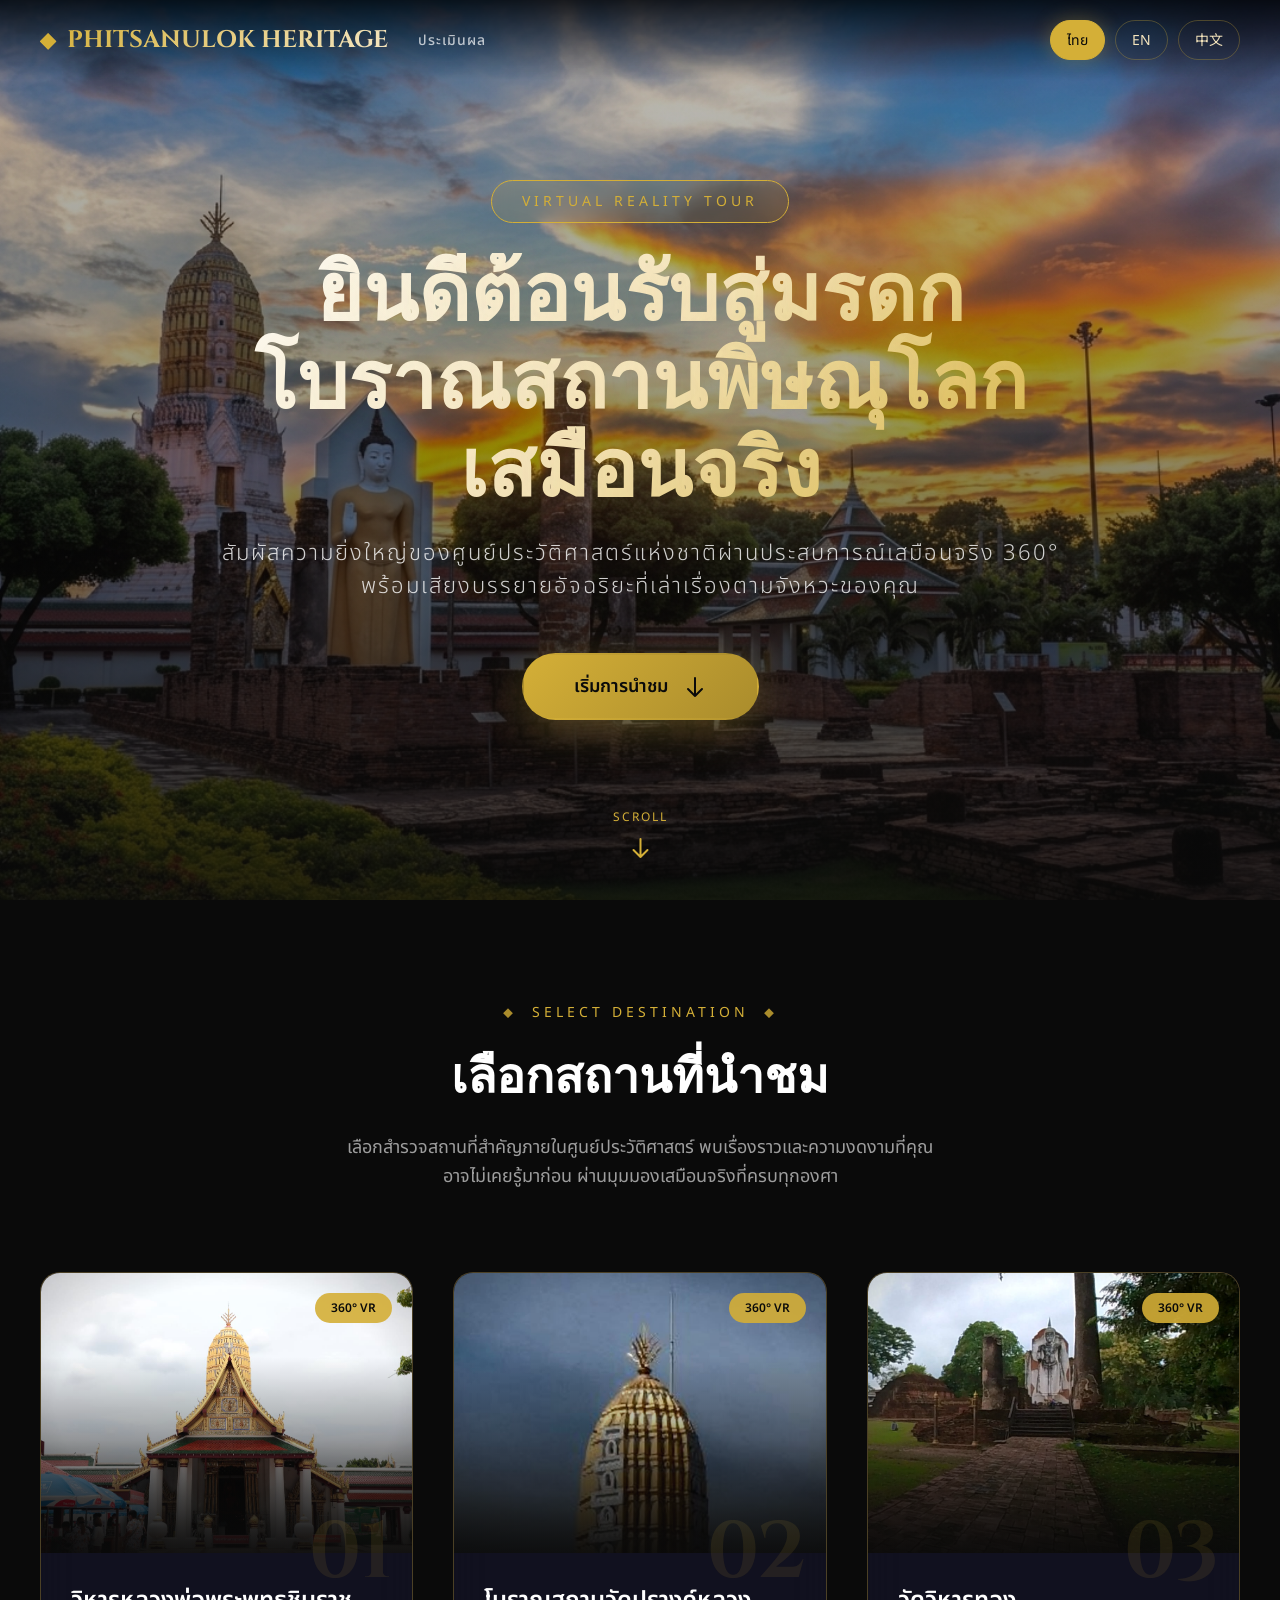
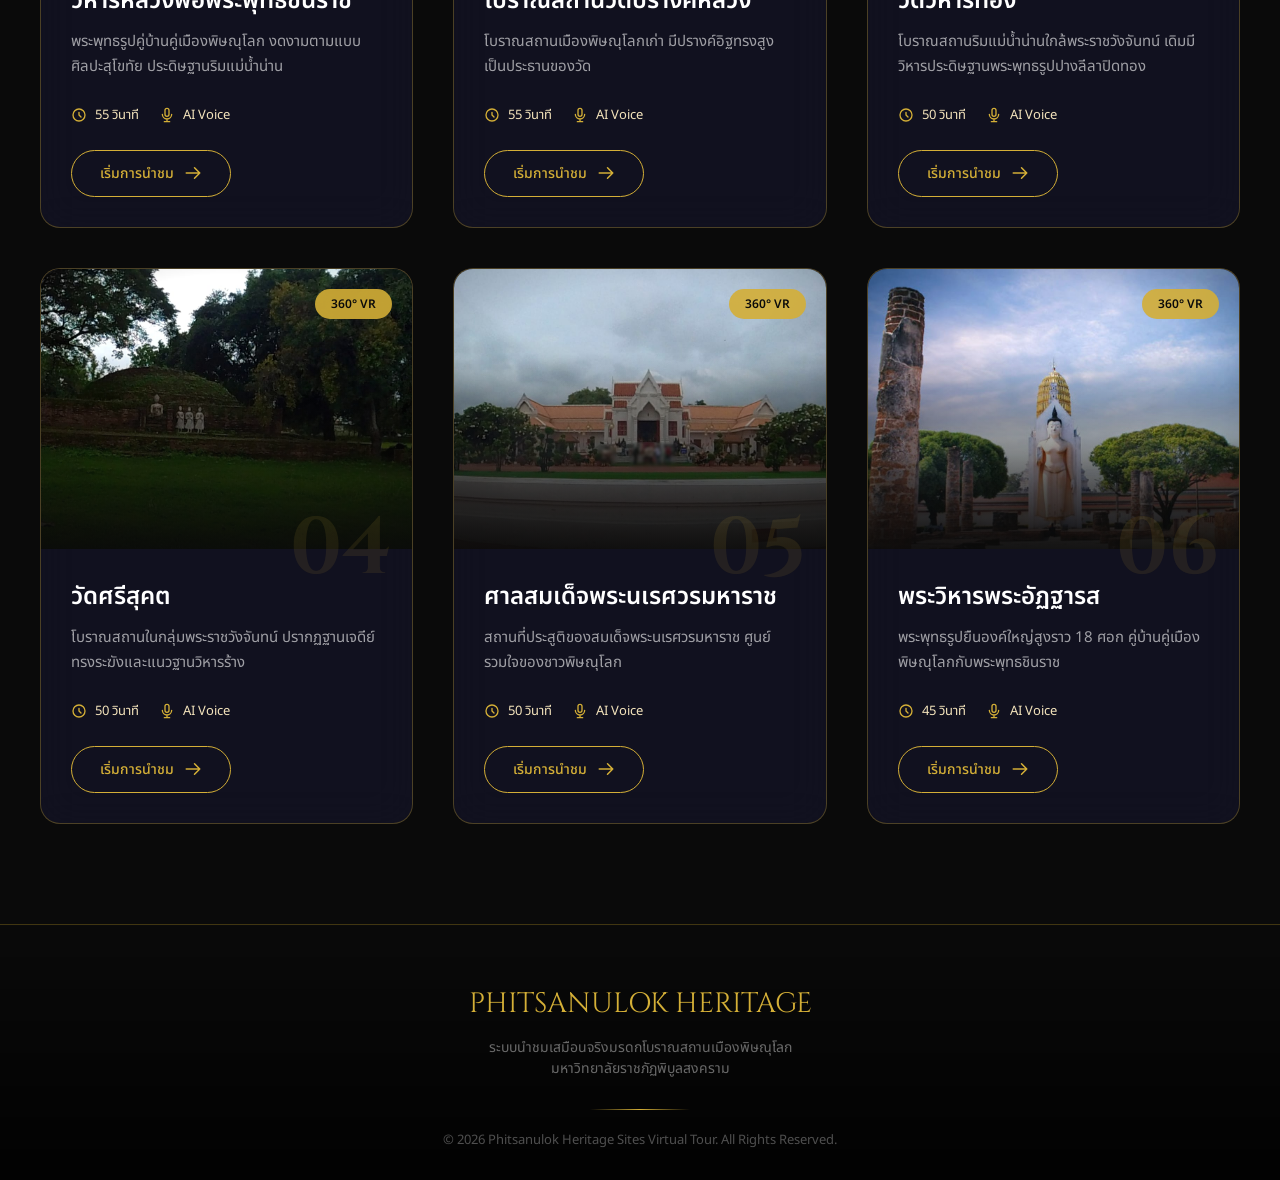
==== commit 80964d95: "Add cache-busting query params to script tags Browsers were caching js/evaluation.js aggressively, s" ====
--- a/index.html
+++ b/index.html
@@ -81,6 +81,6 @@
         <p class="footer-copy">© 2026 Phitsanulok Heritage Sites Virtual Tour. All Rights Reserved.</p>
     </footer>
 
-    <script src="js/main.js"></script>
+    <script src="js/main.js?v=2"></script>
 </body>
 </html>
--- a/css/style.css
+++ b/css/style.css
@@ -1354,6 +1354,8 @@
 }
 
 
+
+
 /* ============================================
    EVALUATION PAGE STYLES
    ============================================ */
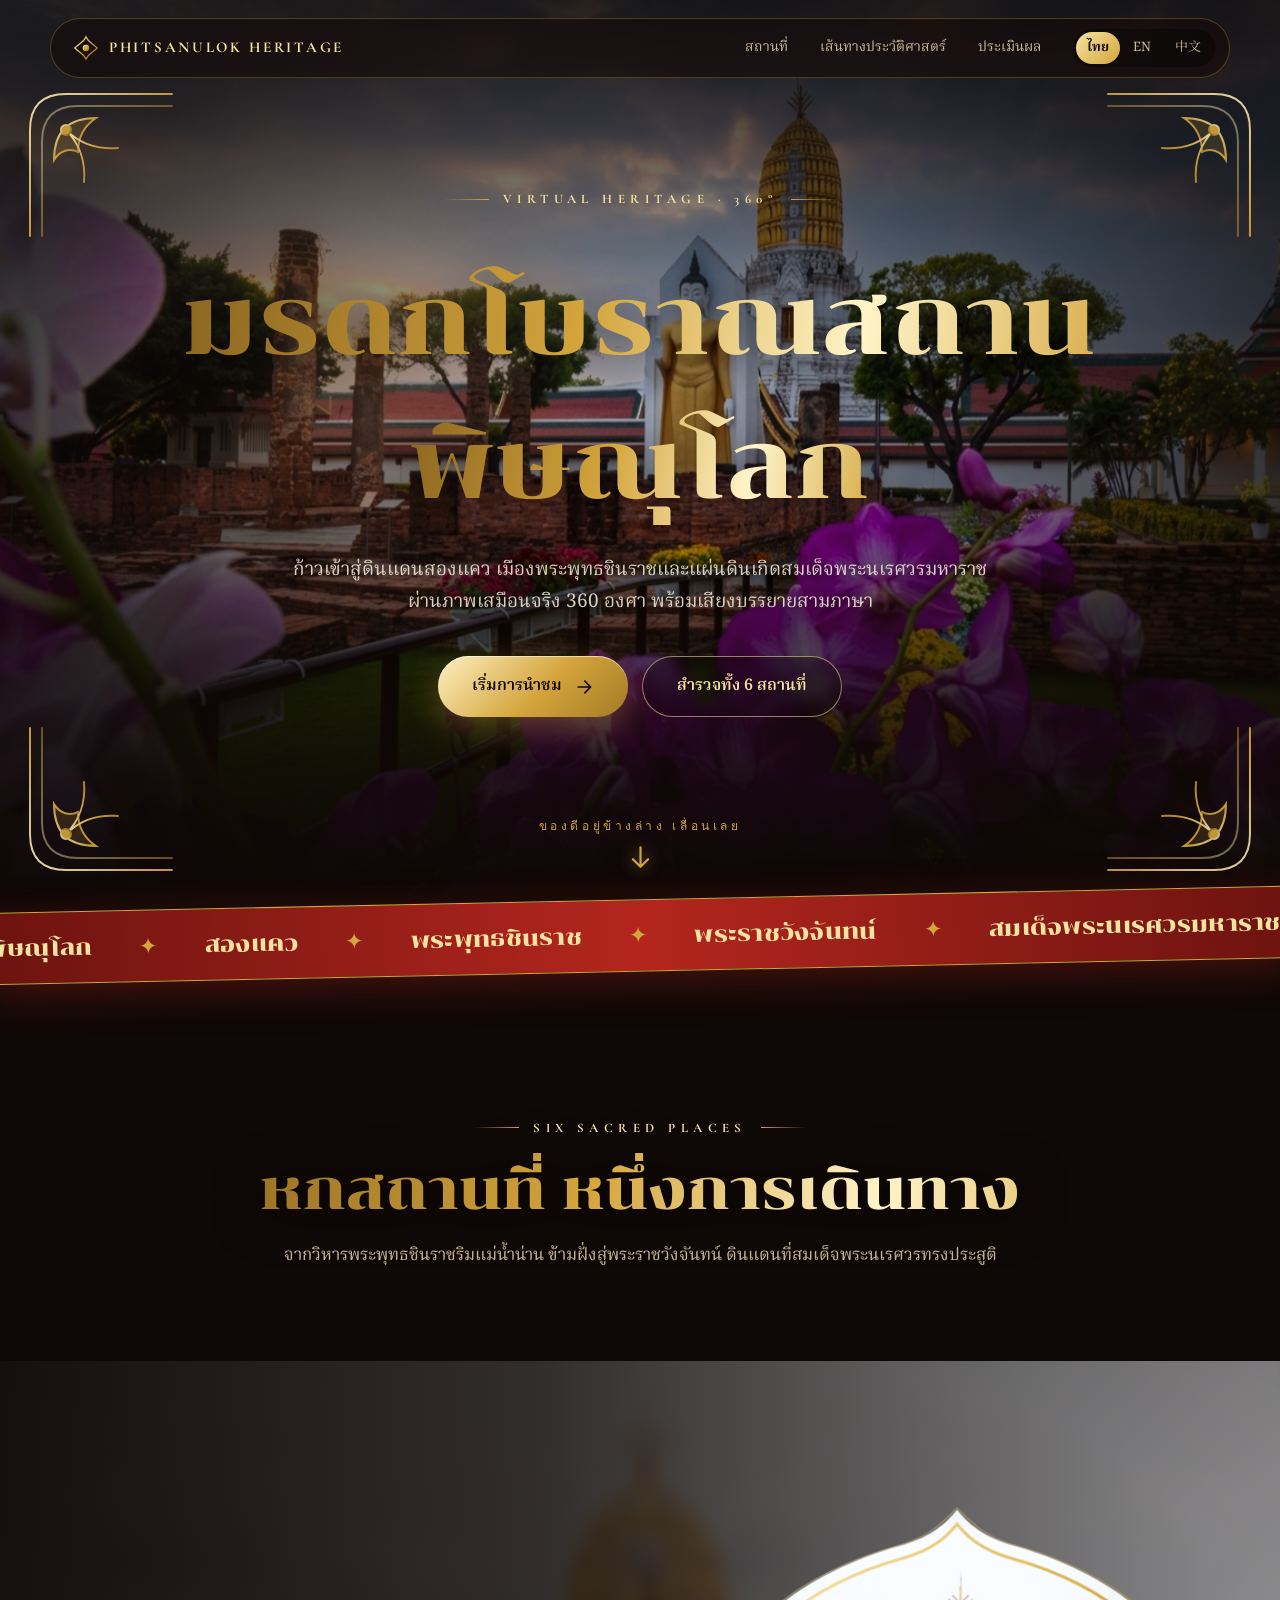
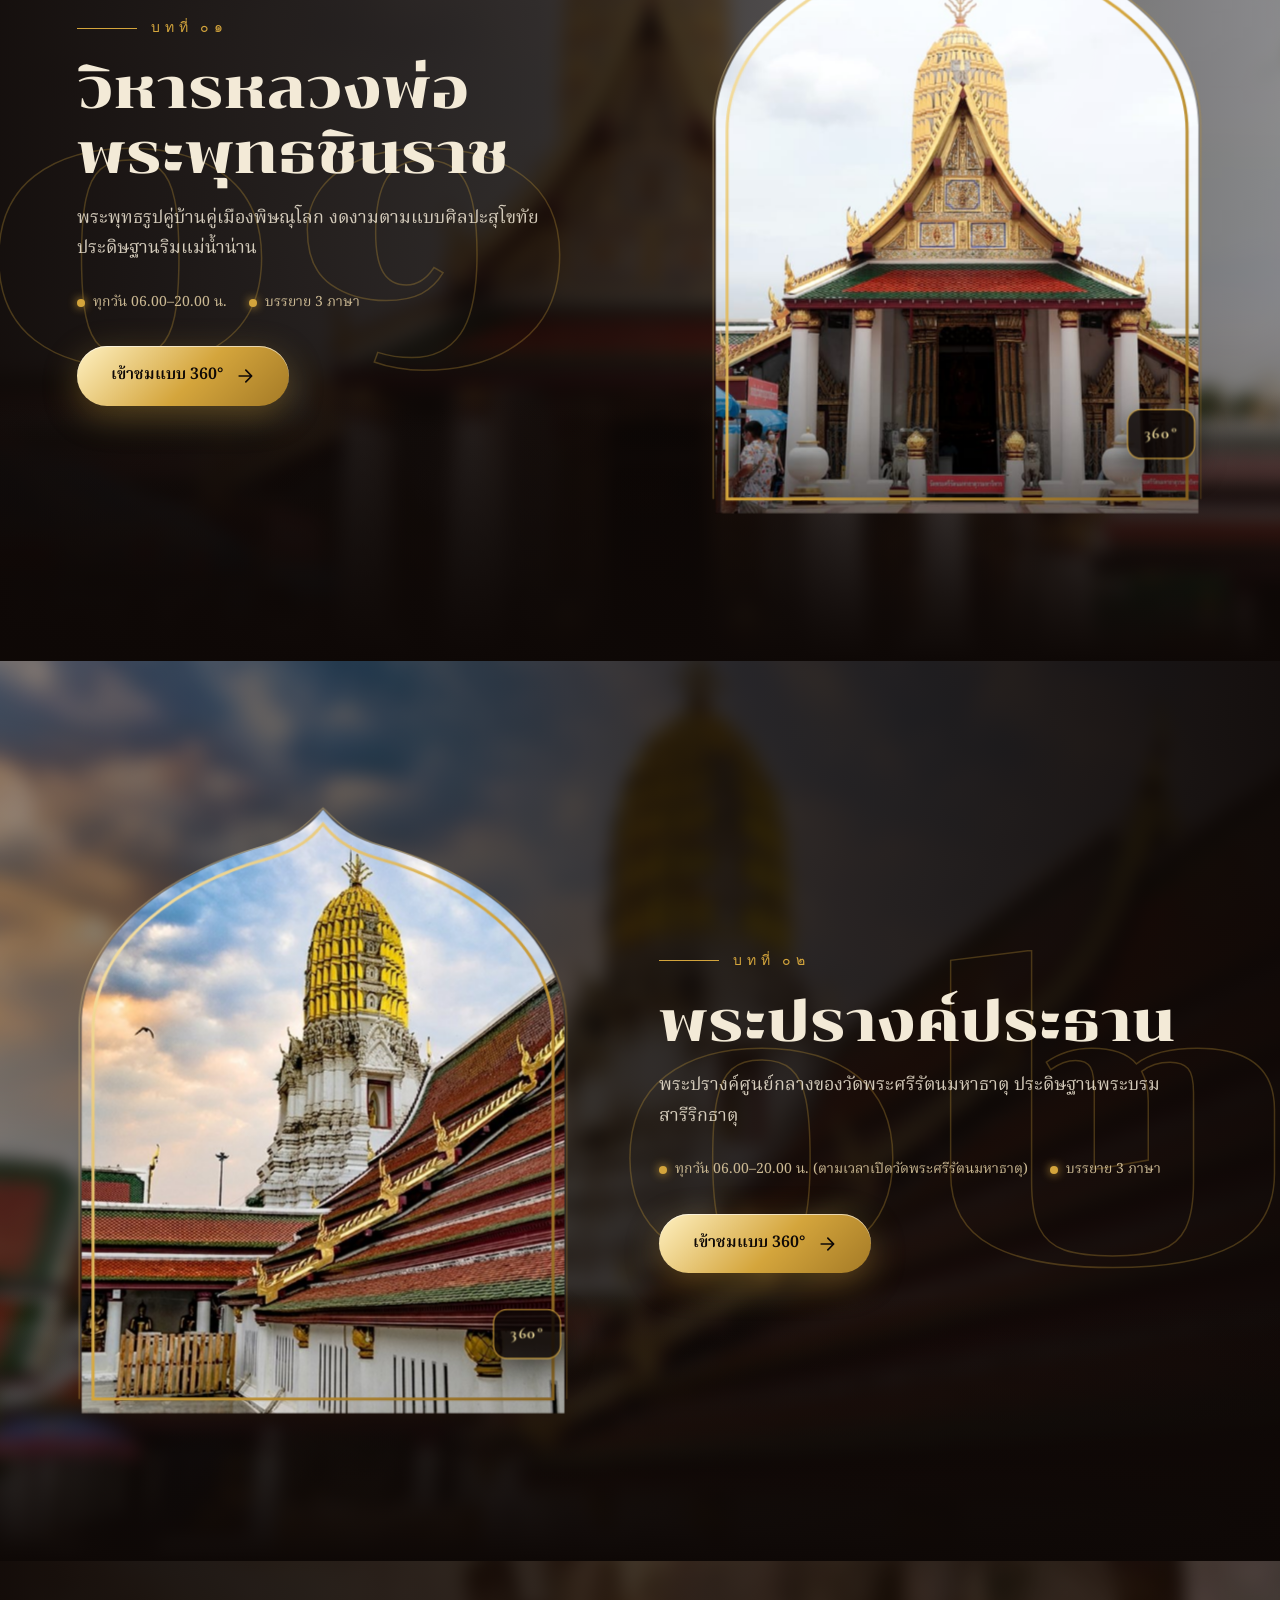
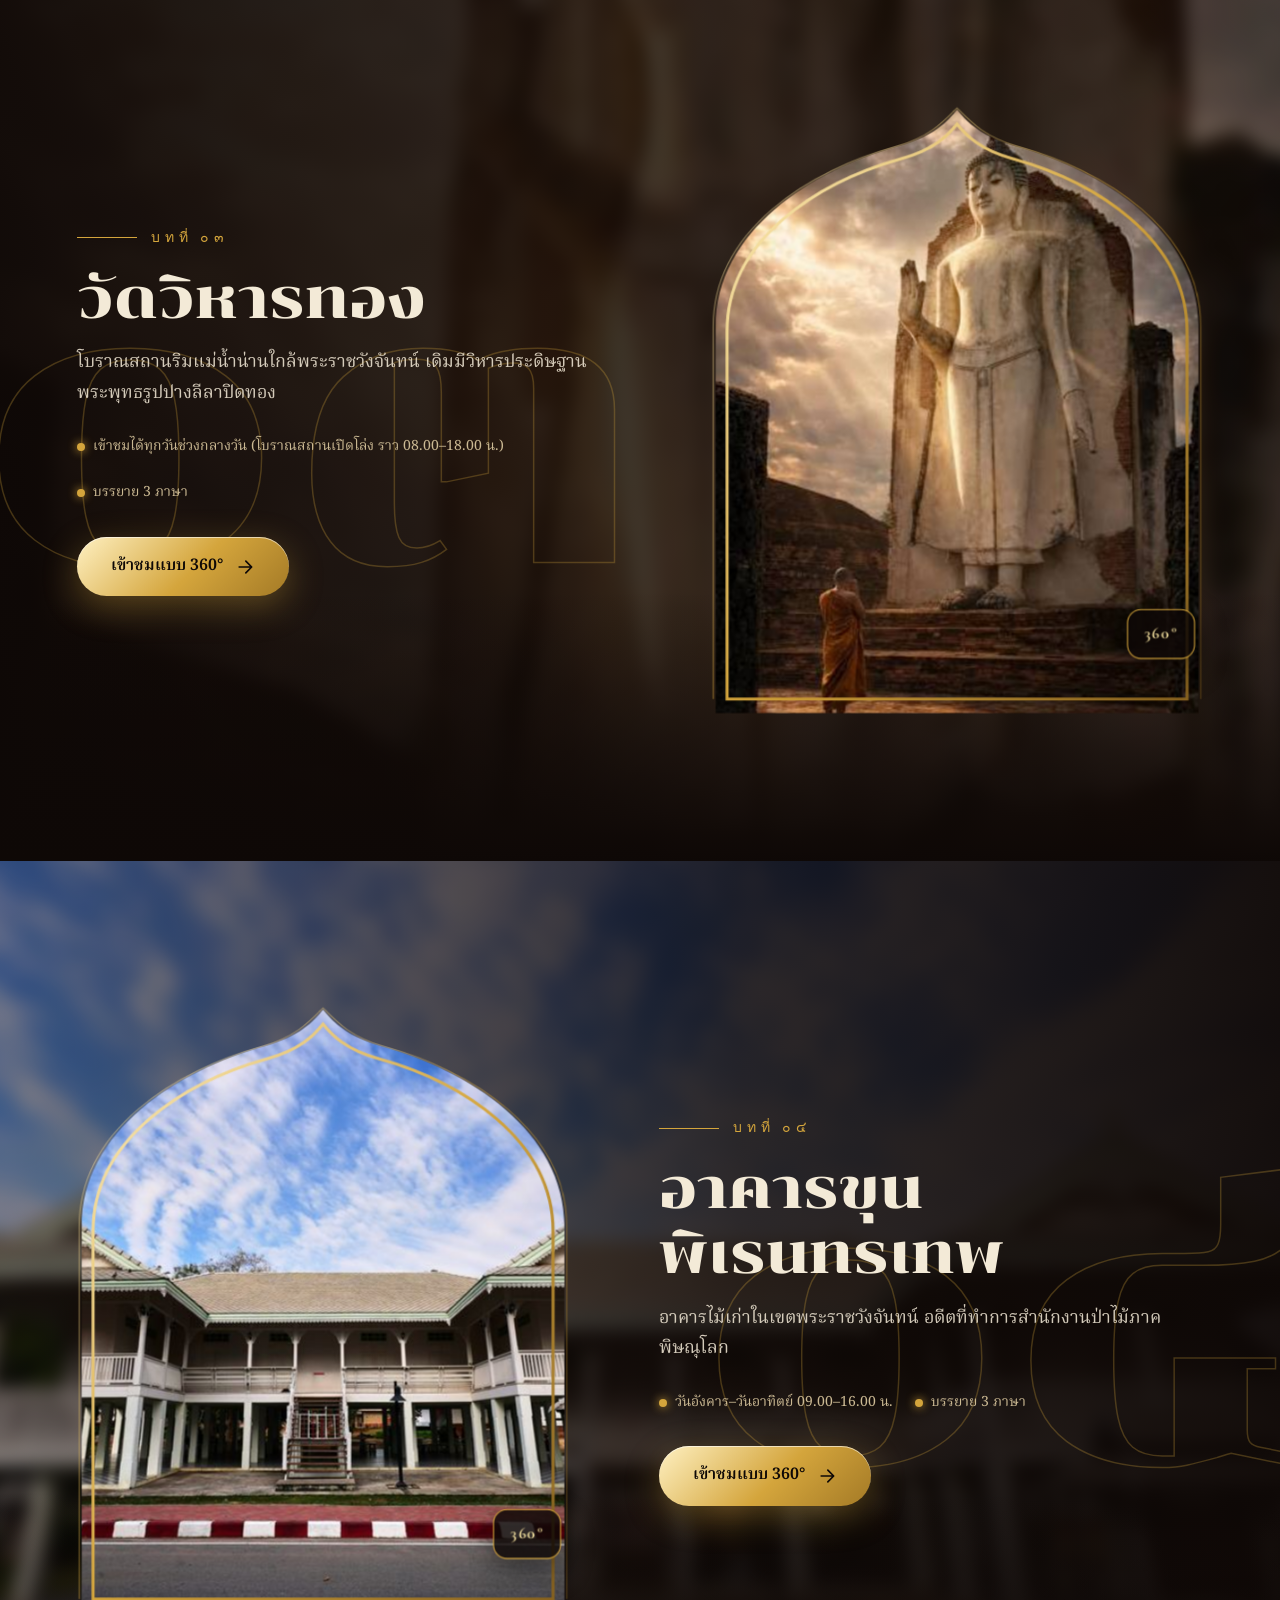
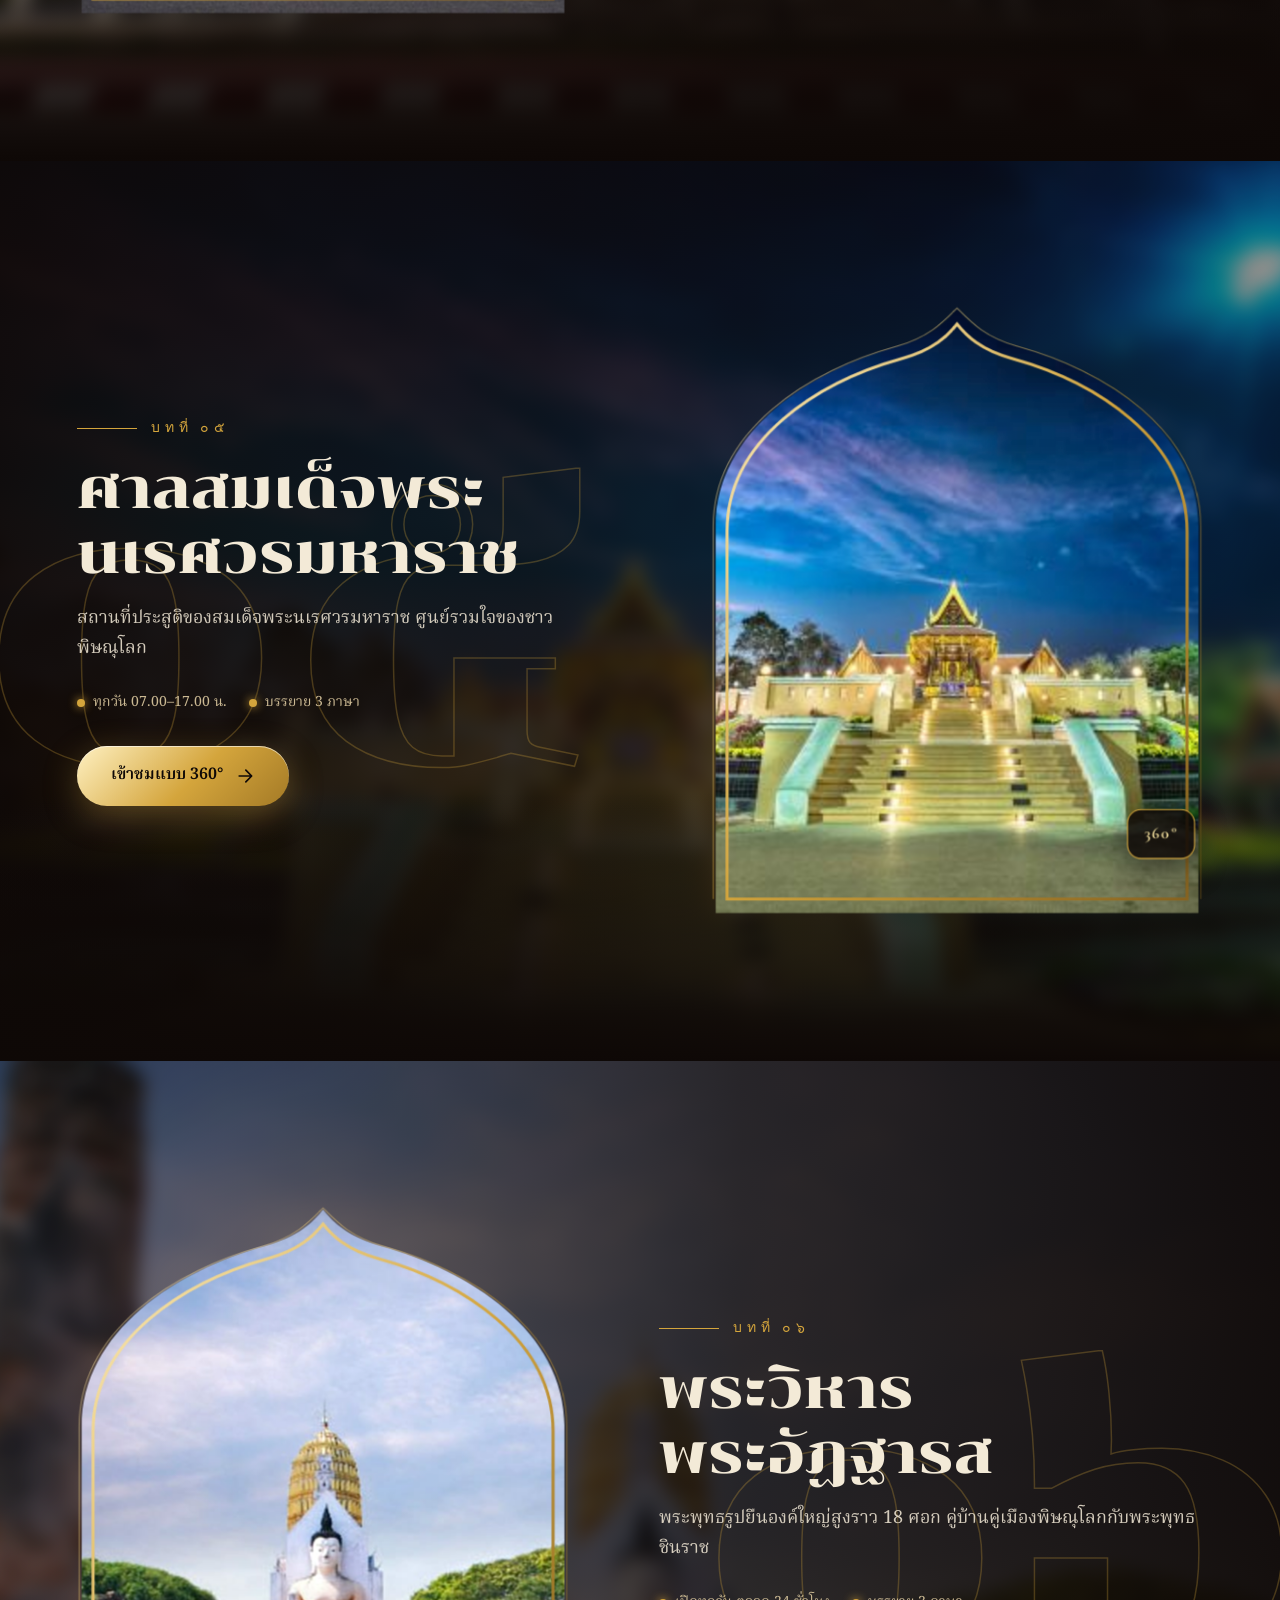
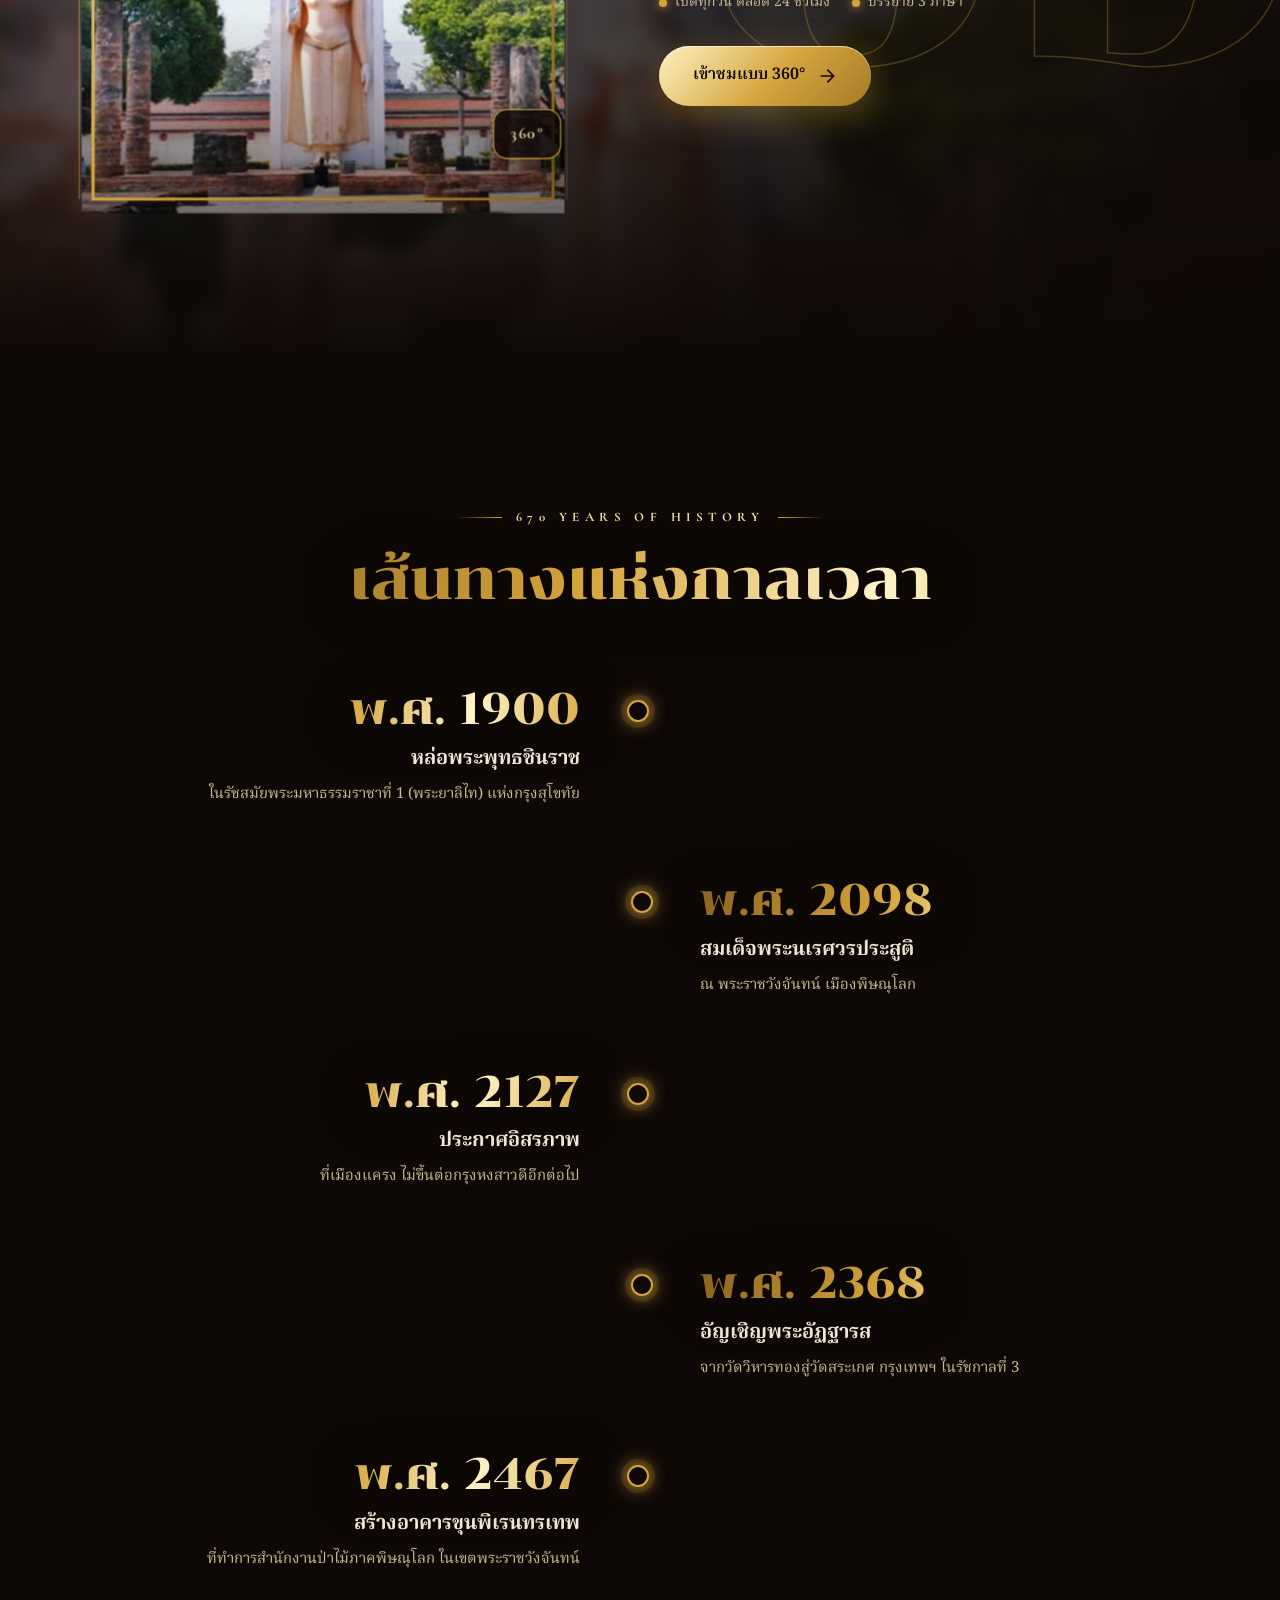
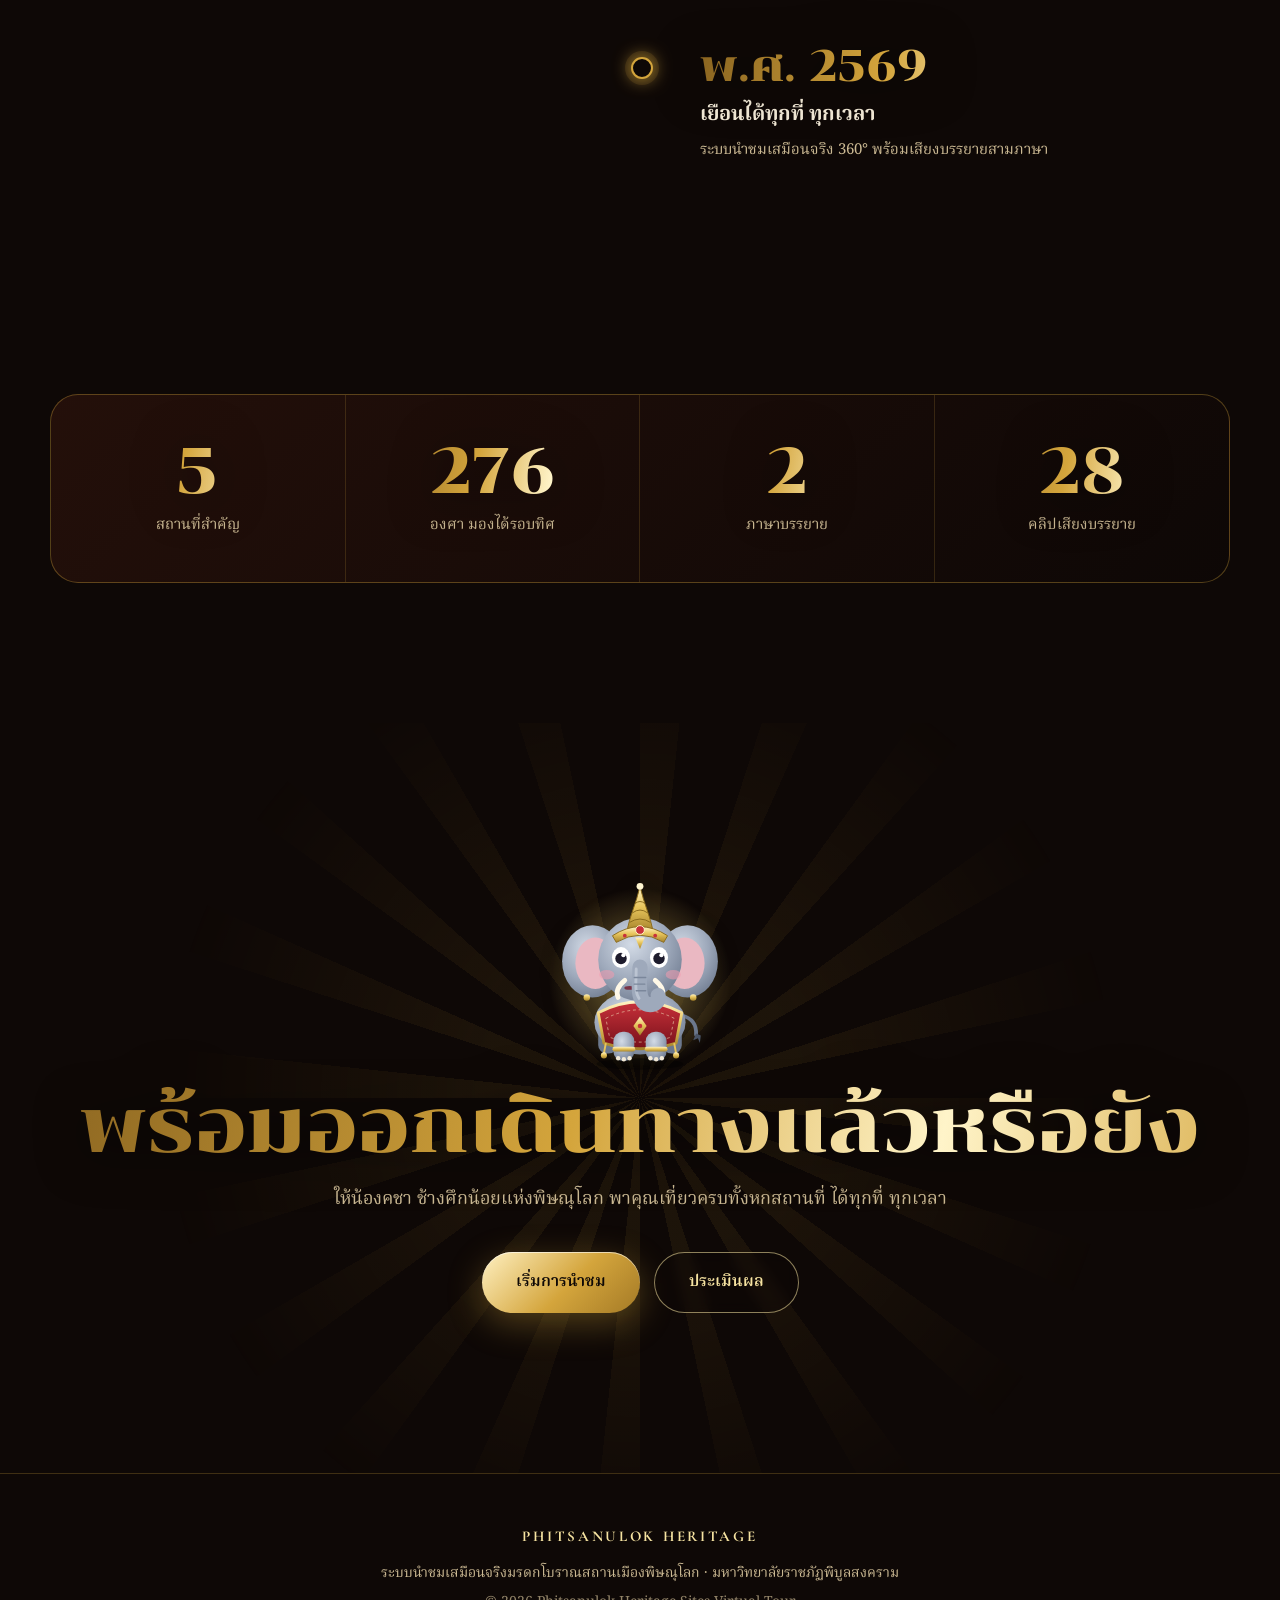
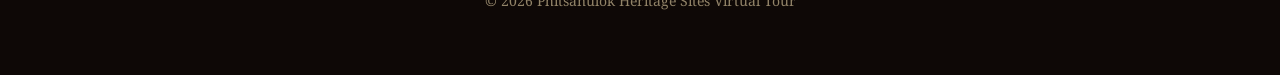
==== commit 402351ac: "New "lacquer gold" home page with a running Kacha - New home page (index.html) in a Thai gold-on-bla" ====
--- a/index.html
+++ b/index.html
@@ -3,84 +3,151 @@
 <head>
     <meta charset="UTF-8">
     <meta name="viewport" content="width=device-width, initial-scale=1.0">
-    <title>มรดกโบราณสถานพิษณุโลก เสมือนจริง | Phitsanulok Heritage Sites Virtual Tour</title>
-    <meta name="description" content="ระบบนำชมเสมือนจริงมรดกโบราณสถานเมืองพิษณุโลก ด้วยการเล่าเรื่องแบบลำดับชั้น">
-    <link rel="stylesheet" href="css/style.css">
+    <title>มรดกโบราณสถานพิษณุโลก เสมือนจริง | Phitsanulok Heritage</title>
+    <meta name="description" content="ระบบนำชมเสมือนจริงมรดกโบราณสถานเมืองพิษณุโลก 360 องศา พร้อมเสียงบรรยายสามภาษา">
     <link rel="preconnect" href="https://fonts.googleapis.com">
     <link rel="preconnect" href="https://fonts.gstatic.com" crossorigin>
+    <link rel="stylesheet" href="css/guide.css?v=2">
+    <link rel="stylesheet" href="css/v2.css?v=9">
 </head>
-<body>
-    <!-- Loading Screen -->
-    <div class="loading-screen">
-        <div class="loading-text">Loading...</div>
+<body class="locked">
+    <!-- Shared SVG shapes: Thai arch clip + ornaments -->
+    <svg width="0" height="0" style="position:absolute" aria-hidden="true">
+        <defs>
+            <clipPath id="archClip" clipPathUnits="objectBoundingBox">
+                <path d="M0,1 L0,0.36 C0,0.2 0.2,0.1 0.38,0.06 C0.45,0.045 0.48,0.02 0.5,0 C0.52,0.02 0.55,0.045 0.62,0.06 C0.8,0.1 1,0.2 1,0.36 L1,1 Z"/>
+            </clipPath>
+            <linearGradient id="goldLine" x1="0" y1="0" x2="1" y2="1">
+                <stop offset="0" stop-color="#fff1c2"/>
+                <stop offset="0.5" stop-color="#d4a53c"/>
+                <stop offset="1" stop-color="#8a6420"/>
+            </linearGradient>
+            <symbol id="corner" viewBox="0 0 150 150">
+                <g fill="none" stroke="url(#goldLine)" stroke-width="2" stroke-linecap="round">
+                    <path d="M4 146 V40 Q4 4 40 4 H146"/>
+                    <path d="M16 146 V52 Q16 16 52 16 H146" opacity=".5"/>
+                    <path d="M28 70 C28 40 44 28 70 28 C58 36 52 48 52 62 C44 58 34 60 28 70Z" fill="rgba(212,165,60,.18)"/>
+                    <path d="M40 40 C52 52 60 70 58 92 M40 40 C52 52 70 60 92 58"/>
+                    <circle cx="40" cy="40" r="5" fill="#d4a53c"/>
+                </g>
+            </symbol>
+        </defs>
+    </svg>
+
+    <!-- Temple doors intro -->
+    <div class="doors" id="doors">
+        <div class="door door-left"></div>
+        <div class="door door-right"></div>
+    </div>
+    <div class="seal" aria-hidden="true">
+        <svg viewBox="0 0 200 200">
+            <g fill="none" stroke="url(#goldLine)" stroke-width="2">
+                <circle cx="100" cy="100" r="94"/>
+                <circle cx="100" cy="100" r="82" stroke-dasharray="4 6"/>
+                <path d="M100 18 C112 50 150 52 182 100 C150 148 112 150 100 182 C88 150 50 148 18 100 C50 52 88 50 100 18Z"/>
+                <path d="M100 44 C108 66 130 72 156 100 C130 128 108 134 100 156 C92 134 70 128 44 100 C70 72 92 66 100 44Z" opacity=".6"/>
+            </g>
+        </svg>
+        <span class="seal-text" id="sealText">ยินดีต้อนรับ</span>
     </div>
 
-    <!-- Background Effects -->
-    <canvas id="particles-canvas"></canvas>
-    <div class="bg-gradient"></div>
-    <div class="thai-pattern"></div>
+    <div class="lacquer-pattern"></div>
+    <canvas id="dust"></canvas>
+    <div class="cursor-glow" id="glow"></div>
 
     <!-- Navigation -->
-    <nav class="main-nav">
-        <a href="#" class="nav-logo">PHITSANULOK HERITAGE</a>
-        <div class="nav-links"><a href="evaluation.html" class="nav-link">ประเมินผล</a></div><div class="nav-lang">
-            <button class="lang-btn active" data-lang="th">ไทย</button>
-            <button class="lang-btn" data-lang="en">EN</button>
-            <button class="lang-btn" data-lang="zh">中文</button>
+    <nav class="v2-nav" id="nav">
+        <a class="brand" href="#top">
+            <svg viewBox="0 0 40 40"><g fill="none" stroke="url(#goldLine)" stroke-width="2"><path d="M20 3 C24 12 32 14 37 20 C32 26 24 28 20 37 C16 28 8 26 3 20 C8 14 16 12 20 3Z"/><circle cx="20" cy="20" r="4" fill="#d4a53c"/></g></svg>
+            <span>PHITSANULOK HERITAGE</span>
+        </a>
+        <div class="nav-links">
+            <a href="#sites" data-t="nav_sites">สถานที่</a>
+            <a href="#timeline" data-t="nav_timeline">เส้นทางประวัติศาสตร์</a>
+            <a href="evaluation.html" data-t="nav_eval" data-lang-link>ประเมินผล</a>
+        </div>
+        <div class="langs">
+            <button data-lang="th" class="on">ไทย</button>
+            <button data-lang="en">EN</button>
+            <button data-lang="zh">中文</button>
         </div>
     </nav>
 
-    <!-- Hero Section -->
-    <section class="hero">
-        <div class="hero-bg-layer" id="heroBgA"></div>
-        <div class="hero-bg-layer" id="heroBgB"></div>
-        <div class="hero-overlay"></div>
-        <div class="hero-content">
-            <div class="hero-badge">VIRTUAL REALITY TOUR</div>
-            <h1 class="hero-title" data-i18n="welcome">ยินดีต้อนรับสู่มรดกโบราณสถานพิษณุโลก เสมือนจริง</h1>
-            <p class="hero-subtitle" data-i18n="hero_description">
-                สัมผัสความยิ่งใหญ่ของศูนย์ประวัติศาสตร์แห่งชาติผ่านประสบการณ์เสมือนจริง 360° พร้อมเสียงบรรยายอัจฉริยะที่เล่าเรื่องตามจังหวะของคุณ
-            </p>
-            <a href="tour.html?id=wat_phra_buddha_chinnarat&lang=th" class="hero-cta">
-                <span data-i18n="start_tour">เริ่มการนำชม</span>
-                <svg fill="none" stroke="currentColor" viewBox="0 0 24 24">
-                    <path stroke-linecap="round" stroke-linejoin="round" stroke-width="2" d="M19 14l-7 7m0 0l-7-7m7 7V3"/>
-                </svg>
-            </a>
+    <!-- Hero: slow slideshow of the pre-visit photos (360 views only inside the tour) -->
+    <header class="v2-hero" id="top">
+        <div class="hero-slides" id="heroSlides"></div>
+        <svg class="frame-corner tl"><use href="#corner"/></svg>
+        <svg class="frame-corner tr"><use href="#corner"/></svg>
+        <svg class="frame-corner bl"><use href="#corner"/></svg>
+        <svg class="frame-corner br"><use href="#corner"/></svg>
+
+        <div class="hero-inner" id="heroInner">
+            <div class="eyebrow" data-t="eyebrow">VIRTUAL HERITAGE · 360°</div>
+            <h1 class="hero-title" id="heroTitle">มรดกโบราณสถาน พิษณุโลก</h1>
+            <p class="hero-sub" data-t="hero_sub">ก้าวเข้าสู่ดินแดนสองแคว เมืองพระพุทธชินราชและแผ่นดินเกิดสมเด็จพระนเรศวรมหาราช ผ่านภาพเสมือนจริง 360 องศา พร้อมเสียงบรรยายสามภาษา</p>
+            <div class="hero-cta">
+                <a class="btn btn-gold" id="startBtn" href="tour.html?id=wat_phra_buddha_chinnarat&lang=th">
+                    <span data-t="start">เริ่มการนำชม</span>
+                    <svg viewBox="0 0 24 24" fill="none" stroke="currentColor" stroke-width="2"><path stroke-linecap="round" stroke-linejoin="round" d="M5 12h14M13 5l7 7-7 7"/></svg>
+                </a>
+                <a class="btn btn-ghost" href="#sites"><span data-t="explore">สำรวจทั้ง 6 สถานที่</span></a>
+            </div>
         </div>
-        <div class="scroll-indicator">
-            <span>SCROLL</span>
-            <svg width="24" height="24" fill="none" stroke="currentColor" viewBox="0 0 24 24">
-                <path stroke-linecap="round" stroke-linejoin="round" stroke-width="2" d="M19 14l-7 7m0 0l-7-7m7 7V3"/>
+        <a class="hero-360" href="#sites">
+            <span data-t="turning">ของดีอยู่ข้างล่าง เลื่อนเลย</span>
+            <svg class="scroll-arrow" viewBox="0 0 24 24" fill="none" stroke="currentColor" stroke-width="2" aria-hidden="true">
+                <path stroke-linecap="round" stroke-linejoin="round" d="M19 14l-7 7m0 0l-7-7m7 7V3"/>
             </svg>
+        </a>
+    </header>
+
+    <!-- Ribbon -->
+    <div class="ribbon" aria-hidden="true"><div class="ribbon-track" id="ribbon"></div></div>
+
+    <!-- Intro heading for the chapters -->
+    <section class="v2-section" id="sites" style="padding-bottom: 20px;">
+        <div class="head reveal">
+            <div class="eyebrow" data-t="sites_kicker">SIX SACRED PLACES</div>
+            <h2 class="foil" data-t="sites_title">หกสถานที่ หนึ่งการเดินทาง</h2>
+            <p data-t="sites_desc">จากวิหารพระพุทธชินราชริมแม่น้ำน่าน ข้ามฝั่งสู่พระราชวังจันทน์ ดินแดนที่สมเด็จพระนเรศวรทรงประสูติ</p>
         </div>
     </section>
 
-    <!-- Locations Section -->
-    <section class="locations-section" id="locations">
-        <div class="section-header">
-            <div class="section-label" data-i18n="section_label">Select Destination</div>
-            <h2 class="section-title" data-i18n="select_location">เลือกสถานที่นำชม</h2>
-            <p class="section-desc" data-i18n="section_description">
-                เลือกสำรวจสถานที่สำคัญภายในศูนย์ประวัติศาสตร์ พบเรื่องราวและความงดงามที่คุณอาจไม่เคยรู้มาก่อน ผ่านมุมมองเสมือนจริงที่ครบทุกองศา
-            </p>
+    <!-- Chapters rendered by js/v2.js -->
+    <main id="chapters"></main>
+
+    <!-- Timeline -->
+    <section class="v2-section" id="timeline">
+        <div class="head reveal">
+            <div class="eyebrow" data-t="tl_kicker">670 YEARS OF HISTORY</div>
+            <h2 class="foil" data-t="tl_title">เส้นทางแห่งกาลเวลา</h2>
         </div>
-        <div class="locations-grid">
-            <!-- Cards will be rendered by JavaScript -->
+        <div class="timeline" id="tl"></div>
+    </section>
+
+    <!-- Stats -->
+    <section class="v2-section" style="padding-top: 20px;">
+        <div class="stats reveal" id="stats"></div>
+    </section>
+
+    <!-- Finale -->
+    <section class="finale">
+        <div class="kacha-stage reveal" id="kachaStage"></div>
+        <h2 class="foil reveal d1" data-t="fin_title">พร้อมออกเดินทางแล้วหรือยัง</h2>
+        <p class="reveal d2" data-t="fin_text">ให้น้องคชา ช้างศึกน้อยแห่งพิษณุโลก พาคุณเที่ยวครบทั้งหกสถานที่ ได้ทุกที่ ทุกเวลา</p>
+        <div class="reveal d3" style="display:flex;gap:14px;justify-content:center;flex-wrap:wrap">
+            <a class="btn btn-gold" id="startBtn2" href="tour.html?id=wat_phra_buddha_chinnarat&lang=th"><span data-t="start">เริ่มการนำชม</span></a>
+            <a class="btn btn-ghost" href="evaluation.html" data-lang-link><span data-t="nav_eval">ประเมินผล</span></a>
         </div>
     </section>
 
-    <!-- Footer -->
-    <footer class="main-footer">
-        <div class="footer-logo">PHITSANULOK HERITAGE</div>
-        <p class="footer-text">
-            ระบบนำชมเสมือนจริงมรดกโบราณสถานเมืองพิษณุโลก<br>
-            มหาวิทยาลัยราชภัฏพิบูลสงคราม
-        </p>
-        <div class="footer-divider"></div>
-        <p class="footer-copy">© 2026 Phitsanulok Heritage Sites Virtual Tour. All Rights Reserved.</p>
+    <footer class="v2-footer">
+        <div class="brand"><span>PHITSANULOK HERITAGE</span></div>
+        <p data-t="footer">ระบบนำชมเสมือนจริงมรดกโบราณสถานเมืองพิษณุโลก · มหาวิทยาลัยราชภัฏพิบูลสงคราม</p>
+        <p style="margin-top:6px;opacity:.7">© 2026 Phitsanulok Heritage Sites Virtual Tour</p>
     </footer>
 
-    <script src="js/main.js?v=2"></script>
+    <script src="js/guide.js?v=2"></script>
+    <script src="js/v2.js?v=12"></script>
 </body>
-</html>+</html>
--- a/css/guide.css
+++ b/css/guide.css
@@ -0,0 +1,368 @@
+/* ============================================
+   "น้องคชา" ELEPHANT GUIDE (js/guide.js)
+   transform-origin values use the SVG's 200x210 viewBox units.
+   ============================================ */
+.kacha {
+    position: fixed;
+    width: 150px;
+    z-index: 5;
+    transition: opacity 0.35s ease, transform 0.35s ease;
+}
+
+.kacha.is-hidden { opacity: 0; transform: translateY(20px) scale(0.6); pointer-events: none; }
+
+.kacha-body {
+    display: block;
+    width: 100%;
+    padding: 0;
+    background: none;
+    border: 0;
+    cursor: pointer;
+    -webkit-tap-highlight-color: transparent;
+}
+
+.kacha-svg {
+    display: block;
+    width: 100%;
+    height: auto;
+    overflow: visible;
+    filter: drop-shadow(0 6px 10px rgba(0, 0, 0, 0.45));
+    transform-origin: 50% 100%;
+}
+
+.kacha-svg * { transform-box: view-box; }
+
+.k-shadow { fill: rgba(0, 0, 0, 0.35); transform-origin: 100px 201px; animation: k-shadow 3.2s ease-in-out infinite; }
+.k-aura { transform-origin: 100px 112px; animation: k-aura 3.2s ease-in-out infinite; }
+.k-bob { animation: k-breathe 3.2s ease-in-out infinite; transform-origin: 100px 200px; }
+.k-head { transform-origin: 100px 135px; }
+.k-ear-l { transform-origin: 78px 82px; animation: k-ear-l 4.5s ease-in-out infinite; }
+.k-ear-r { transform-origin: 122px 82px; animation: k-ear-r 4.5s ease-in-out infinite; }
+.k-trunk { transform-origin: 100px 99px; animation: k-trunk 4s ease-in-out infinite; }
+.k-tail { transform-origin: 144px 150px; animation: k-tail 1.6s ease-in-out infinite; }
+.k-tassel-l { transform-origin: 64px 179px; animation: k-tassel 3.2s ease-in-out infinite; }
+.k-tassel-r { transform-origin: 136px 179px; animation: k-tassel 3.2s ease-in-out infinite reverse; }
+.k-eye { transform-box: fill-box; transform-origin: center; animation: k-blink 5s infinite; }
+.k-pupil { transition: transform 0.12s ease-out; }
+.k-gem { transform-box: fill-box; transform-origin: center; animation: k-gem 2.2s ease-in-out infinite; }
+.k-mouth { transform-box: fill-box; transform-origin: center; transform: scaleY(0.45); }
+.k-happy { opacity: 0; }
+.kacha.happy .k-happy { opacity: 1; }
+.kacha.happy .k-eye { opacity: 0; }
+.kacha.happy .k-mouth { transform: scaleY(1.1); }
+
+@keyframes k-breathe { 0%, 100% { transform: translateY(0) scale(1, 1); } 50% { transform: translateY(-2px) scale(1.012, 0.99); } }
+@keyframes k-shadow { 0%, 100% { transform: scaleX(1); opacity: 1; } 50% { transform: scaleX(0.94); opacity: 0.8; } }
+@keyframes k-aura { 0%, 100% { opacity: 0.55; transform: scale(0.96); } 50% { opacity: 1; transform: scale(1.04); } }
+@keyframes k-ear-l { 0%, 70%, 100% { transform: rotate(0); } 78% { transform: rotate(-12deg); } 86% { transform: rotate(3deg); } 92% { transform: rotate(-7deg); } }
+@keyframes k-ear-r { 0%, 70%, 100% { transform: rotate(0); } 78% { transform: rotate(12deg); } 86% { transform: rotate(-3deg); } 92% { transform: rotate(7deg); } }
+@keyframes k-trunk { 0%, 100% { transform: rotate(-4deg); } 50% { transform: rotate(5deg); } }
+@keyframes k-tail { 0%, 100% { transform: rotate(-8deg); } 50% { transform: rotate(14deg); } }
+@keyframes k-tassel { 0%, 100% { transform: rotate(-6deg); } 50% { transform: rotate(6deg); } }
+@keyframes k-blink { 0%, 94%, 100% { transform: scaleY(1); } 96% { transform: scaleY(0.1); } }
+@keyframes k-gem { 0%, 100% { opacity: 0.7; transform: scale(0.8); } 50% { opacity: 1; transform: scale(1.35); } }
+
+/* Talking along with the narration */
+.kacha.is-talking .k-trunk { animation: k-trunk-talk 0.7s ease-in-out infinite; }
+.kacha.is-talking .k-mouth { animation: k-mouth 0.28s ease-in-out infinite alternate; }
+.kacha.is-talking .k-head { animation: k-nod 1.4s ease-in-out infinite; }
+.kacha.is-talking .k-aura { animation-duration: 1.4s; }
+
+@keyframes k-trunk-talk { 0%, 100% { transform: rotate(-12deg); } 50% { transform: rotate(9deg); } }
+@keyframes k-mouth { from { transform: scaleY(0.35); } to { transform: scaleY(1.05); } }
+@keyframes k-nod { 0%, 100% { transform: rotate(-2.5deg); } 50% { transform: rotate(2.5deg) translateY(1px); } }
+
+/* One-off moves */
+.kacha.enter .kacha-svg { animation: k-enter 1.1s cubic-bezier(0.3, 0.7, 0.4, 1) both; }
+.kacha.jump .kacha-svg { animation: k-jump 0.7s ease-out; }
+.kacha.trumpet .kacha-svg { animation: k-jump 0.8s ease-out; }
+.kacha.trumpet .k-trunk { animation: k-trumpet 1s ease-out; }
+.kacha.trumpet .k-ear-l { animation: k-ear-l 0.5s ease-in-out -0.35s 2; }
+.kacha.trumpet .k-ear-r { animation: k-ear-r 0.5s ease-in-out -0.35s 2; }
+
+@keyframes k-enter {
+    0% { transform: translateY(-140px) scale(0.3) rotate(-25deg); opacity: 0; }
+    45% { transform: translateY(8px) scale(1.06, 0.9) rotate(4deg); opacity: 1; }
+    65% { transform: translateY(-14px) scale(0.97, 1.04) rotate(-2deg); }
+    82% { transform: translateY(2px) scale(1.02, 0.97); }
+    100% { transform: none; }
+}
+@keyframes k-jump {
+    0% { transform: none; }
+    18% { transform: scale(1.08, 0.88); }
+    45% { transform: translateY(-26px) scale(0.95, 1.07) rotate(-3deg); }
+    72% { transform: translateY(0) scale(1.06, 0.92); }
+    100% { transform: none; }
+}
+@keyframes k-trumpet {
+    0% { transform: rotate(0); }
+    30%, 65% { transform: rotate(-38deg); }
+    45% { transform: rotate(-44deg); }
+    100% { transform: rotate(0); }
+}
+
+/* Speech bubble */
+.kacha-bubble {
+    position: absolute;
+    right: 58%;
+    bottom: 84%;
+    width: max-content;
+    max-width: min(260px, 70vw);
+    padding: 10px 14px 11px;
+    border-radius: 16px 16px 4px 16px;
+    background:
+        radial-gradient(120% 90% at 20% 0%, rgba(212, 175, 55, 0.2), transparent 70%),
+        linear-gradient(160deg, #2e2311, #160f06);
+    border: 1px solid rgba(212, 175, 55, 0.7);
+    box-shadow: 0 10px 30px rgba(0, 0, 0, 0.5), 0 0 18px rgba(212, 175, 55, 0.25);
+    color: #f5efdf;
+    font-size: 13px;
+    line-height: 1.55;
+    opacity: 0;
+    transform: translateY(8px) scale(0.9);
+    transform-origin: 100% 100%;
+    transition: opacity 0.25s ease, transform 0.3s cubic-bezier(0.3, 1.5, 0.5, 1);
+    pointer-events: none;
+}
+
+.kacha-bubble.show { opacity: 1; transform: none; }
+
+.kacha-bubble::after {
+    content: "";
+    position: absolute;
+    right: -1px;
+    bottom: -9px;
+    border: 9px solid transparent;
+    border-top-color: rgba(212, 175, 55, 0.7);
+    border-right-width: 0;
+}
+
+.kacha-name {
+    display: block;
+    margin-bottom: 2px;
+    font-size: 11px;
+    letter-spacing: 0.04em;
+    color: var(--royal-gold);
+}
+
+.kacha-text { display: block; min-height: 1.55em; }
+
+/* Hide / bring back */
+.kacha-close {
+    position: absolute;
+    top: 14%;
+    right: 2%;
+    width: 22px;
+    height: 22px;
+    border-radius: 50%;
+    border: 1px solid rgba(212, 175, 55, 0.5);
+    background: rgba(20, 14, 6, 0.85);
+    color: var(--royal-gold-light);
+    font-size: 14px;
+    line-height: 1;
+    cursor: pointer;
+    opacity: 0;
+    transition: opacity 0.2s ease;
+    z-index: 1;
+}
+
+.kacha:hover .kacha-close, .kacha-close:focus-visible { opacity: 1; }
+@media (hover: none) { .kacha-close { opacity: 0.7; } }
+
+.kacha-restore {
+    position: fixed;
+    width: 44px;
+    height: 44px;
+    border-radius: 50%;
+    border: 1px solid rgba(212, 175, 55, 0.6);
+    background: radial-gradient(circle at 35% 30%, #3a2c14, #140e06);
+    box-shadow: 0 6px 16px rgba(0, 0, 0, 0.5), 0 0 14px rgba(212, 175, 55, 0.3);
+    font-size: 22px;
+    cursor: pointer;
+    z-index: 5;
+    opacity: 0;
+    transform: scale(0.5);
+    transition: opacity 0.3s ease, transform 0.3s cubic-bezier(0.3, 1.5, 0.5, 1);
+}
+
+.kacha-restore { pointer-events: none; }
+.kacha-restore.show { opacity: 1; transform: none; pointer-events: auto; }
+.kacha-restore.show:hover { transform: scale(1.1); }
+.kacha-restore.free { right: 20px; bottom: 20px; z-index: 150; }
+
+/* Sparkles, hearts and music notes */
+.kacha-fx { position: absolute; inset: 0; pointer-events: none; }
+
+.kacha-spark {
+    position: absolute;
+    left: 50%;
+    top: 45%;
+    color: #ffd86b;
+    text-shadow: 0 0 8px rgba(255, 216, 107, 0.9);
+    animation: k-spark 1s ease-out forwards;
+}
+
+.kacha-note {
+    position: absolute;
+    left: 62%;
+    top: 58%;
+    font-size: 16px;
+    color: var(--royal-gold-light);
+    text-shadow: 0 0 6px rgba(212, 175, 55, 0.8);
+    animation: k-note 2.2s ease-out forwards;
+}
+
+@keyframes k-spark {
+    0% { transform: translate(-50%, -50%) scale(0.2); opacity: 1; }
+    70% { opacity: 1; }
+    100% { transform: translate(calc(-50% + var(--dx)), calc(-50% + var(--dy))) scale(1) rotate(var(--rot)); opacity: 0; }
+}
+
+@keyframes k-note {
+    0% { transform: translate(0, 0) scale(0.6); opacity: 0; }
+    15% { opacity: 1; }
+    100% { transform: translate(var(--drift), -80px) scale(1.1) rotate(15deg); opacity: 0; }
+}
+
+@media (max-width: 768px) {
+    .kacha { width: 112px; }
+    .kacha-bubble { font-size: 12px; }
+}
+
+@media (max-width: 480px) {
+    .kacha { width: 86px; }
+    .kacha-bubble { max-width: 64vw; padding: 8px 11px 9px; }
+    .kacha-restore { width: 38px; height: 38px; font-size: 19px; }
+}
+
+/* A quick nod ("got it") */
+.kacha.nod .k-head { animation: k-nod-once 0.5s ease-out; }
+@keyframes k-nod-once {
+    0%, 100% { transform: none; }
+    40% { transform: rotate(-6deg) translateY(2px); }
+    70% { transform: rotate(4deg); }
+}
+
+/* ============================================
+   EVALUATION PAGE (js/eval-guide.js)
+   ============================================ */
+.kacha-eval { isolation: isolate; }
+
+.kacha-eval.in-hero {
+    position: absolute;
+    right: max(2%, calc(50% - 640px));
+    bottom: 64px;
+    width: 190px;
+    z-index: 11;
+}
+
+/* In the hero the bubble sits to his left so it clears the top menu */
+.kacha-eval.in-hero .kacha-bubble { right: 86%; bottom: 50%; }
+
+.kacha-eval.docked {
+    position: fixed;
+    right: 18px;
+    bottom: 38px;
+    width: 118px;
+    z-index: 150;
+}
+
+/* Rotating golden rays behind him while he's in the hero */
+.kacha-rays {
+    position: absolute;
+    left: 50%;
+    top: 50%;
+    width: 190%;
+    aspect-ratio: 1;
+    z-index: -1;
+    pointer-events: none;
+    background: repeating-conic-gradient(from 0deg, rgba(255, 216, 107, 0.26) 0deg 5deg, transparent 5deg 15deg);
+    -webkit-mask: radial-gradient(circle, #000 18%, transparent 66%);
+    mask: radial-gradient(circle, #000 18%, transparent 66%);
+    transform: translate(-50%, -52%);
+    animation: k-rays 26s linear infinite;
+    transition: opacity 0.4s ease;
+}
+
+.kacha-eval.docked .kacha-rays { opacity: 0; }
+
+@keyframes k-rays { to { transform: translate(-50%, -52%) rotate(360deg); } }
+
+/* "ตอบแล้ว 7/15" badge under him */
+.kacha-progress {
+    position: absolute;
+    right: 0;
+    top: 100%;
+    transform: translateY(-4px);
+    display: flex;
+    align-items: center;
+    gap: 7px;
+    padding: 4px 10px;
+    border-radius: 999px;
+    background: rgba(20, 14, 6, 0.92);
+    border: 1px solid rgba(212, 175, 55, 0.55);
+    box-shadow: 0 4px 12px rgba(0, 0, 0, 0.4);
+    color: var(--royal-gold-light);
+    font-size: 11px;
+    font-weight: 700;
+    white-space: nowrap;
+}
+
+.kacha-progress[hidden], .kacha-eval.in-hero .kacha-progress { display: none; }
+
+.kp-bar {
+    width: 44px;
+    height: 5px;
+    border-radius: 999px;
+    background: rgba(212, 175, 55, 0.2);
+    overflow: hidden;
+}
+
+.kp-bar i {
+    display: block;
+    height: 100%;
+    width: 0;
+    border-radius: 999px;
+    background: linear-gradient(90deg, #a8862a, #ffe08a);
+    transition: width 0.45s cubic-bezier(0.3, 1.4, 0.5, 1);
+}
+
+.kacha-progress.complete { border-color: #ffe08a; box-shadow: 0 0 14px rgba(255, 216, 107, 0.55); }
+
+/* Submit button glows once every question is answered */
+.submit-btn.kacha-pulse { animation: k-btn-pulse 1.4s ease-in-out infinite; }
+@keyframes k-btn-pulse {
+    0%, 100% { box-shadow: 0 0 0 0 rgba(212, 175, 55, 0.55); transform: scale(1); }
+    50% { box-shadow: 0 0 0 12px rgba(212, 175, 55, 0); transform: scale(1.03); }
+}
+
+/* Confetti after submitting */
+.kacha-confetti {
+    position: fixed;
+    inset: 0;
+    z-index: 300;
+    overflow: hidden;
+    pointer-events: none;
+}
+
+.kacha-confetti i {
+    position: absolute;
+    top: -24px;
+    border-radius: 2px;
+    animation: k-confetti var(--dur) cubic-bezier(0.25, 0.6, 0.45, 1) var(--delay) forwards;
+}
+
+@keyframes k-confetti {
+    0% { transform: translate(0, 0) rotate(0); opacity: 1; }
+    85% { opacity: 1; }
+    100% { transform: translate(var(--drift), 110vh) rotate(var(--spin)); opacity: 0; }
+}
+
+@media (max-width: 768px) {
+    .kacha-eval.docked { width: 96px; right: 10px; bottom: 34px; }
+}
+
+@media (prefers-reduced-motion: reduce) {
+    .kacha-svg, .kacha-svg * { animation: none !important; }
+    .kacha-rays, .submit-btn.kacha-pulse { animation: none; }
+}
--- a/css/v2.css
+++ b/css/v2.css
@@ -0,0 +1,888 @@
+/* ============================================
+   HOME PAGE v2 — "ลายรดน้ำ" (gold-on-black lacquer)
+   ============================================ */
+@import url('https://fonts.googleapis.com/css2?family=Chonburi&family=Noto+Serif+Thai:wght@300;400;600;700&family=Cormorant+Garamond:ital,wght@0,500;0,700;1,500&family=Noto+Serif+SC:wght@400;600;700&display=swap');
+
+:root {
+    --ink: #0e0806;
+    --lacquer: #1c0b07;
+    --lacquer-2: #2a120b;
+    --vermillion: #b3261e;
+    --vermillion-hi: #e0482f;
+    --gold: #d4a53c;
+    --gold-hi: #f6e3a1;
+    --gold-lo: #8a6420;
+    --cream: #f3ead7;
+    --muted: #cbb993;
+    --display: 'Chonburi', 'Cormorant Garamond', 'Noto Serif SC', serif;
+    --serif: 'Noto Serif Thai', 'Cormorant Garamond', 'Noto Serif SC', serif;
+    --latin: 'Cormorant Garamond', serif;
+    --ease: cubic-bezier(0.2, 0.7, 0.2, 1);
+}
+
+html[lang="zh"] { --display: 'Noto Serif SC', 'Chonburi', serif; --serif: 'Noto Serif SC', serif; }
+
+* { box-sizing: border-box; margin: 0; padding: 0; }
+
+html { scroll-behavior: smooth; background: var(--ink); }
+
+body {
+    font-family: var(--serif);
+    color: var(--cream);
+    background: var(--ink);
+    overflow-x: hidden;
+    line-height: 1.7;
+    -webkit-font-smoothing: antialiased;
+}
+
+body.locked { overflow: hidden; }
+
+a { color: inherit; text-decoration: none; }
+
+::selection { background: var(--gold); color: var(--ink); }
+
+/* Faint gold kanok pattern over everything, like lacquer ware */
+.lacquer-pattern {
+    position: fixed;
+    inset: 0;
+    pointer-events: none;
+    z-index: 0;
+    opacity: 0.07;
+    background-image: url("data:image/svg+xml,%3Csvg xmlns='http://www.w3.org/2000/svg' width='120' height='120' viewBox='0 0 120 120'%3E%3Cg fill='none' stroke='%23d4a53c' stroke-width='1.2'%3E%3Cpath d='M60 8 C72 28 92 30 112 60 C92 90 72 92 60 112 C48 92 28 90 8 60 C28 30 48 28 60 8Z'/%3E%3Cpath d='M60 30 C66 42 78 46 90 60 C78 74 66 78 60 90 C54 78 42 74 30 60 C42 46 54 42 60 30Z'/%3E%3Ccircle cx='60' cy='60' r='5'/%3E%3Cpath d='M0 0 Q14 10 10 24 M120 0 Q106 10 110 24 M0 120 Q14 110 10 96 M120 120 Q106 110 110 96'/%3E%3C/g%3E%3C/svg%3E");
+    background-size: 120px 120px;
+}
+
+/* Soft gold glow that follows the pointer (desktop) */
+.cursor-glow {
+    position: fixed;
+    left: 0;
+    top: 0;
+    width: 520px;
+    height: 520px;
+    margin: -260px 0 0 -260px;
+    border-radius: 50%;
+    pointer-events: none;
+    z-index: 1;
+    background: radial-gradient(circle, rgba(212, 165, 60, 0.12), transparent 65%);
+    transform: translate3d(-999px, -999px, 0);
+    transition: opacity 0.4s ease;
+    mix-blend-mode: screen;
+}
+
+@media (hover: none) { .cursor-glow { display: none; } }
+
+#dust {
+    position: fixed;
+    inset: 0;
+    width: 100%;
+    height: 100%;
+    pointer-events: none;
+    z-index: 2;
+}
+
+/* ---------- Temple doors intro ---------- */
+.doors {
+    position: fixed;
+    inset: 0;
+    z-index: 1000;
+    display: flex;
+    pointer-events: none;
+}
+
+.door {
+    flex: 1;
+    position: relative;
+    background:
+        radial-gradient(120% 80% at 50% 50%, #3a170c, #150805 70%),
+        var(--lacquer);
+    border: 2px solid var(--gold-lo);
+    overflow: hidden;
+    transition: transform 1.5s cubic-bezier(0.7, 0, 0.2, 1);
+    pointer-events: auto;
+}
+
+.door::before {
+    content: "";
+    position: absolute;
+    inset: 22px;
+    border: 1px solid rgba(212, 165, 60, 0.55);
+    border-radius: 6px;
+    background-image: url("data:image/svg+xml,%3Csvg xmlns='http://www.w3.org/2000/svg' width='90' height='90' viewBox='0 0 90 90'%3E%3Cg fill='none' stroke='%23d4a53c' stroke-width='1.3' opacity='.6'%3E%3Cpath d='M45 6 C54 22 70 24 84 45 C70 66 54 68 45 84 C36 68 20 66 6 45 C20 24 36 22 45 6Z'/%3E%3Ccircle cx='45' cy='45' r='6'/%3E%3C/g%3E%3C/svg%3E");
+    background-size: 90px 90px;
+}
+
+.door-left { transform-origin: left center; }
+.door-right { transform-origin: right center; }
+
+.doors.open .door-left { transform: translateX(-102%); }
+.doors.open .door-right { transform: translateX(102%); }
+.doors.gone { display: none; }
+
+.seal {
+    position: fixed;
+    left: 50%;
+    top: 50%;
+    z-index: 1001;
+    width: 170px;
+    height: 170px;
+    transform: translate(-50%, -50%);
+    display: grid;
+    place-items: center;
+    pointer-events: none;
+    transition: opacity 0.6s ease, transform 1s var(--ease);
+}
+
+.seal svg { width: 100%; height: 100%; filter: drop-shadow(0 0 22px rgba(246, 227, 161, 0.55)); animation: seal-spin 14s linear infinite; }
+.seal-text {
+    position: absolute;
+    max-width: 124px;
+    font-family: var(--display);
+    font-size: 21px;
+    line-height: 1.35;
+    text-align: center;
+    color: var(--gold-hi);
+    text-shadow: 0 0 18px rgba(246, 227, 161, 0.8);
+}
+.doors.open + .seal { opacity: 0; transform: translate(-50%, -50%) scale(1.6); }
+
+@keyframes seal-spin { to { transform: rotate(360deg); } }
+
+/* ---------- Navigation ---------- */
+.v2-nav {
+    position: fixed;
+    top: 18px;
+    left: 50%;
+    z-index: 500;
+    transform: translateX(-50%);
+    width: min(1180px, calc(100% - 32px));
+    display: flex;
+    align-items: center;
+    gap: 18px;
+    padding: 10px 14px 10px 22px;
+    border-radius: 999px;
+    background: rgba(20, 9, 6, 0.55);
+    border: 1px solid rgba(212, 165, 60, 0.3);
+    backdrop-filter: blur(16px);
+    -webkit-backdrop-filter: blur(16px);
+    transition: background 0.4s ease, box-shadow 0.4s ease;
+}
+
+.v2-nav.scrolled { background: rgba(20, 9, 6, 0.85); box-shadow: 0 10px 40px rgba(0, 0, 0, 0.5); }
+
+.brand {
+    display: flex;
+    align-items: center;
+    gap: 10px;
+    font-family: var(--latin);
+    font-weight: 700;
+    letter-spacing: 0.18em;
+    font-size: 15px;
+    color: var(--gold-hi);
+    white-space: nowrap;
+}
+
+.brand svg { width: 26px; height: 26px; }
+
+.nav-links { display: flex; gap: 4px; margin-left: auto; }
+
+.nav-links a {
+    padding: 7px 14px;
+    border-radius: 999px;
+    font-size: 14px;
+    color: var(--muted);
+    transition: color 0.3s ease, background 0.3s ease;
+}
+
+.nav-links a:hover { color: var(--gold-hi); background: rgba(212, 165, 60, 0.12); }
+
+.langs { display: flex; gap: 2px; padding: 3px; border-radius: 999px; background: rgba(0, 0, 0, 0.35); }
+
+.langs button {
+    border: 0;
+    background: none;
+    color: var(--muted);
+    font: inherit;
+    font-size: 13px;
+    padding: 5px 11px;
+    border-radius: 999px;
+    cursor: pointer;
+    transition: all 0.3s ease;
+}
+
+.langs button.on { background: linear-gradient(135deg, var(--gold-hi), var(--gold)); color: var(--ink); font-weight: 700; }
+
+/* ---------- Hero: slow Ken Burns slideshow of the pre-visit photos ---------- */
+.v2-hero {
+    position: relative;
+    z-index: 3;
+    height: 100vh;
+    min-height: 640px;
+    display: grid;
+    place-items: center;
+    overflow: hidden;
+    isolation: isolate;
+}
+
+.hero-slides { position: absolute; inset: 0; z-index: -2; overflow: hidden; }
+
+.hero-slides .slide {
+    position: absolute;
+    inset: 0;
+    background-size: cover;
+    background-position: center;
+    opacity: 0;
+    transform: scale(1.12);
+    transition: opacity 2s ease;
+    filter: saturate(1.08) contrast(1.05);
+    will-change: transform, opacity;
+}
+
+.hero-slides .slide.on { opacity: 1; animation: kenburns 9s ease-out forwards; }
+
+@keyframes kenburns {
+    from { transform: scale(1.2) translate(1.5%, 1%); }
+    to { transform: scale(1.04) translate(-1%, -0.5%); }
+}
+
+/* Chapter backgrounds: the same pre-visit photo, softly blurred and drifting */
+.photo-bg {
+    position: absolute;
+    inset: -40px;
+    z-index: -2;
+    background-size: cover;
+    background-position: center;
+    filter: blur(8px) saturate(1.1) brightness(0.85);
+    opacity: 0;
+    transform: scale(1.1);
+    transition: opacity 1.4s ease;
+    animation: drift 28s ease-in-out infinite alternate;
+}
+
+.chapter.inview .photo-bg { opacity: 1; }
+
+@keyframes drift {
+    from { transform: scale(1.1) translate(0, 0); }
+    to { transform: scale(1.2) translate(-2%, -1%); }
+}
+
+.v2-hero::before {
+    content: "";
+    position: absolute;
+    inset: 0;
+    z-index: -1;
+    background:
+        radial-gradient(70% 60% at 50% 45%, rgba(14, 8, 6, 0.15), rgba(14, 8, 6, 0.75) 75%),
+        linear-gradient(180deg, rgba(14, 8, 6, 0.55) 0%, transparent 30%, transparent 60%, var(--ink) 100%);
+}
+
+.frame-corner {
+    position: absolute;
+    width: 150px;
+    height: 150px;
+    z-index: 1;
+    opacity: 0.9;
+}
+
+.frame-corner.tl { top: 90px; left: 26px; }
+.frame-corner.tr { top: 90px; right: 26px; transform: scaleX(-1); }
+.frame-corner.bl { bottom: 26px; left: 26px; transform: scaleY(-1); }
+.frame-corner.br { bottom: 26px; right: 26px; transform: scale(-1, -1); }
+
+.hero-inner {
+    text-align: center;
+    max-width: 1100px;
+    padding: 0 24px;
+    transform: translate3d(var(--mx, 0), var(--my, 0), 0);
+    transition: transform 0.6s var(--ease);
+}
+
+.eyebrow {
+    display: inline-flex;
+    align-items: center;
+    gap: 14px;
+    font-family: var(--latin);
+    letter-spacing: 0.42em;
+    font-size: 13px;
+    font-weight: 700;
+    color: var(--gold-hi);
+    text-transform: uppercase;
+}
+
+.eyebrow::before, .eyebrow::after {
+    content: "";
+    width: 46px;
+    height: 1px;
+    background: linear-gradient(90deg, transparent, var(--gold));
+}
+
+.eyebrow::after { transform: scaleX(-1); }
+
+.hero-title {
+    margin: 26px 0 6px;
+    padding-top: 0.12em;
+    font-family: var(--display);
+    font-weight: 400;
+    font-size: clamp(42px, 7.6vw, 116px);
+    line-height: 1.32;
+    perspective: 800px;
+    letter-spacing: 0.01em;
+}
+
+/* gold foil text with a travelling sheen */
+.foil {
+    background: linear-gradient(100deg,
+        #8a6420 0%, #d4a53c 18%, #fff4c9 30%, #d4a53c 42%, #9a7224 58%, #f6e3a1 72%, #c89a36 86%, #8a6420 100%);
+    background-size: 250% 100%;
+    -webkit-background-clip: text;
+    background-clip: text;
+    color: transparent;
+    animation: sheen 7s ease-in-out infinite;
+    filter: drop-shadow(0 4px 24px rgba(0, 0, 0, 0.55));
+}
+
+@keyframes sheen { 0%, 100% { background-position: 100% 0; } 50% { background-position: 0 0; } }
+
+.hero-title .word { display: inline-block; padding: 0.08em 0.04em; opacity: 0; transform: translateY(40px) rotateX(40deg); }
+.ready .hero-title .word { animation: word-in 1.1s var(--ease) forwards, sheen 7s ease-in-out 1.2s infinite; }
+@keyframes word-in { to { opacity: 1; transform: none; } }
+
+.hero-sub {
+    max-width: 700px;
+    margin: 18px auto 0;
+    font-size: clamp(15px, 1.5vw, 19px);
+    color: rgba(243, 234, 215, 0.88);
+    text-shadow: 0 2px 12px rgba(0, 0, 0, 0.7);
+    opacity: 0;
+    transition: opacity 1.2s ease 1.1s;
+}
+
+.ready .hero-sub { opacity: 1; }
+
+.hero-cta {
+    margin-top: 38px;
+    display: flex;
+    gap: 14px;
+    justify-content: center;
+    flex-wrap: wrap;
+    opacity: 0;
+    transform: translateY(16px);
+    transition: opacity 1s ease 1.5s, transform 1s var(--ease) 1.5s;
+}
+
+.ready .hero-cta { opacity: 1; transform: none; }
+
+.btn {
+    position: relative;
+    display: inline-flex;
+    align-items: center;
+    gap: 12px;
+    padding: 16px 34px;
+    border-radius: 999px;
+    font-weight: 600;
+    font-size: 16px;
+    overflow: hidden;
+    transition: transform 0.35s var(--ease), box-shadow 0.35s ease;
+}
+
+.btn svg { width: 20px; height: 20px; }
+
+.btn-gold {
+    color: var(--ink);
+    background: linear-gradient(135deg, #fff1c2, var(--gold) 55%, #a47a26);
+    box-shadow: 0 10px 34px rgba(212, 165, 60, 0.35), inset 0 1px 0 rgba(255, 255, 255, 0.6);
+}
+
+.btn-gold::after {
+    content: "";
+    position: absolute;
+    inset: 0;
+    background: linear-gradient(110deg, transparent 30%, rgba(255, 255, 255, 0.65) 50%, transparent 70%);
+    transform: translateX(-120%);
+    transition: transform 0.9s ease;
+}
+
+.btn-gold:hover::after { transform: translateX(120%); }
+.btn:hover { transform: translateY(-3px); box-shadow: 0 16px 44px rgba(212, 165, 60, 0.45); }
+
+.btn-ghost {
+    color: var(--gold-hi);
+    border: 1px solid rgba(246, 227, 161, 0.55);
+    background: rgba(14, 8, 6, 0.35);
+    backdrop-filter: blur(6px);
+}
+
+.btn-ghost:hover { background: rgba(212, 165, 60, 0.15); box-shadow: none; }
+
+/* Bouncing "scroll down" arrow, like the original home page */
+.hero-360 {
+    position: absolute;
+    bottom: 30px;
+    left: 50%;
+    transform: translateX(-50%);
+    display: flex;
+    flex-direction: column;
+    align-items: center;
+    gap: 8px;
+    font-family: var(--latin);
+    letter-spacing: 0.3em;
+    font-size: 12px;
+    color: var(--gold);
+    white-space: nowrap;
+    animation: bounce-down 2s infinite;
+    transition: color 0.3s ease;
+}
+
+.hero-360:hover { color: var(--gold-hi); }
+
+.scroll-arrow {
+    width: 26px;
+    height: 26px;
+    filter: drop-shadow(0 0 8px rgba(212, 165, 60, 0.7));
+}
+
+@keyframes bounce-down {
+    0%, 20%, 50%, 80%, 100% { transform: translateX(-50%) translateY(0); }
+    40% { transform: translateX(-50%) translateY(-10px); }
+    60% { transform: translateX(-50%) translateY(-5px); }
+}
+
+@keyframes spin { to { transform: rotate(360deg); } }
+
+/* ---------- Marquee ribbon ---------- */
+.ribbon {
+    position: relative;
+    z-index: 3;
+    overflow: hidden;
+    padding: 16px 0;
+    background: linear-gradient(90deg, #6d130f, var(--vermillion), #6d130f);
+    border-block: 1px solid var(--gold);
+    transform: rotate(-1.2deg) scale(1.02);
+    box-shadow: 0 10px 40px rgba(179, 38, 30, 0.35);
+}
+
+.ribbon-track {
+    display: flex;
+    gap: 46px;
+    width: max-content;
+    animation: marquee 38s linear infinite;
+    font-family: var(--display);
+    font-size: 22px;
+    color: var(--gold-hi);
+    white-space: nowrap;
+}
+
+.ribbon-track span::after { content: "✦"; margin-left: 46px; color: var(--gold); }
+
+@keyframes marquee { to { transform: translateX(-50%); } }
+
+/* ---------- Section heading ---------- */
+.v2-section { position: relative; z-index: 3; padding: 140px 24px; }
+
+.head { text-align: center; max-width: 980px; margin: 0 auto 70px; }
+
+.head h2 {
+    margin-top: 14px;
+    font-family: var(--display);
+    font-weight: 400;
+    font-size: clamp(30px, 4.4vw, 58px);
+    line-height: 1.3;
+    text-wrap: balance;
+}
+
+.head p { margin-top: 16px; color: var(--muted); font-size: 17px; }
+
+/* ---------- Chapters: one full screen per site ---------- */
+.chapter {
+    position: relative;
+    z-index: 3;
+    min-height: 100vh;
+    display: grid;
+    align-items: center;
+    padding: 120px 6vw;
+    overflow: hidden;
+    isolation: isolate;
+}
+
+
+.chapter::before {
+    content: "";
+    position: absolute;
+    inset: 0;
+    z-index: -1;
+    background: linear-gradient(90deg, rgba(14, 8, 6, 0.96) 0%, rgba(14, 8, 6, 0.82) 42%, rgba(14, 8, 6, 0.35) 100%);
+}
+
+.chapter.flip::before { background: linear-gradient(270deg, rgba(14, 8, 6, 0.96) 0%, rgba(14, 8, 6, 0.82) 42%, rgba(14, 8, 6, 0.35) 100%); }
+
+.chapter::after {
+    content: "";
+    position: absolute;
+    inset: auto 0 0 0;
+    height: 30%;
+    z-index: -1;
+    background: linear-gradient(180deg, transparent, var(--ink));
+}
+
+.chapter-grid {
+    display: grid;
+    grid-template-columns: 1.05fr 0.95fr;
+    gap: 7vw;
+    align-items: center;
+    max-width: 1280px;
+    width: 100%;
+    margin: 0 auto;
+}
+
+.chapter.flip .chapter-grid { direction: rtl; }
+.chapter.flip .chapter-grid > * { direction: ltr; }
+
+.numeral {
+    position: absolute;
+    top: 50%;
+    z-index: -1;
+    transform: translateY(-50%);
+    font-family: var(--display);
+    font-size: clamp(220px, 34vw, 520px);
+    line-height: 1;
+    color: transparent;
+    -webkit-text-stroke: 1.5px rgba(212, 165, 60, 0.28);
+    left: -2vw;
+    pointer-events: none;
+    user-select: none;
+}
+
+.chapter.flip .numeral { left: auto; right: -2vw; }
+
+.ch-kicker {
+    display: flex;
+    align-items: center;
+    gap: 14px;
+    font-family: var(--latin);
+    font-size: 14px;
+    letter-spacing: 0.35em;
+    color: var(--gold);
+    text-transform: uppercase;
+}
+
+.ch-kicker::before { content: ""; width: 60px; height: 1px; background: var(--gold); }
+
+.ch-title {
+    text-wrap: balance;
+    margin: 16px 0 18px;
+    font-family: var(--display);
+    font-weight: 400;
+    font-size: clamp(32px, 4.4vw, 62px);
+    line-height: 1.15;
+    color: var(--cream);
+}
+
+.ch-summary { font-size: clamp(16px, 1.4vw, 19px); color: rgba(243, 234, 215, 0.86); max-width: 560px; }
+
+.ch-meta { display: flex; gap: 22px; flex-wrap: wrap; margin: 26px 0 32px; color: var(--muted); font-size: 14px; }
+.ch-meta span { display: inline-flex; align-items: center; gap: 8px; }
+.ch-meta i { width: 8px; height: 8px; border-radius: 50%; background: var(--gold); box-shadow: 0 0 10px var(--gold); }
+
+/* Thai arch frame with 3D tilt */
+.arch {
+    position: relative;
+    aspect-ratio: 4 / 5;
+    width: min(460px, 100%);
+    margin: 0 auto;
+    perspective: 1000px;
+}
+
+.arch-inner {
+    position: relative;
+    width: 100%;
+    height: 100%;
+    transform-style: preserve-3d;
+    transform: rotateX(var(--rx, 0deg)) rotateY(var(--ry, 0deg));
+    transition: transform 0.5s var(--ease);
+}
+
+.arch-img {
+    position: absolute;
+    inset: 0;
+    clip-path: url(#archClip);
+    background-size: cover;
+    background-position: center;
+    transform: scale(1.05);
+    transition: transform 1.2s var(--ease);
+}
+
+.arch-svg { position: absolute; inset: 0; width: 100%; height: 100%; overflow: visible; pointer-events: none; transform: translateZ(40px); }
+
+.arch:hover .arch-img { transform: scale(1.1); }
+
+.arch-glare {
+    position: absolute;
+    inset: 0;
+    clip-path: url(#archClip);
+    background: radial-gradient(circle at var(--gx, 50%) var(--gy, 20%), rgba(255, 244, 201, 0.35), transparent 45%);
+    mix-blend-mode: soft-light;
+    pointer-events: none;
+}
+
+.badge-360 {
+    position: absolute;
+    right: -8px;
+    bottom: 40px;
+    transform: translateZ(70px);
+    padding: 10px 16px;
+    border-radius: 14px;
+    background: rgba(14, 8, 6, 0.85);
+    border: 1px solid var(--gold);
+    font-family: var(--latin);
+    font-weight: 700;
+    letter-spacing: 0.12em;
+    color: var(--gold-hi);
+    box-shadow: 0 10px 30px rgba(0, 0, 0, 0.5);
+}
+
+/* ---------- Timeline ---------- */
+.timeline { position: relative; max-width: 1080px; margin: 0 auto; }
+
+.timeline::before {
+    content: "";
+    position: absolute;
+    left: 50%;
+    top: 0;
+    bottom: 0;
+    width: 2px;
+    transform: translateX(-50%);
+    background: linear-gradient(180deg, transparent, var(--gold) 8%, var(--gold) 92%, transparent);
+    transform-origin: top;
+    scale: 1 var(--progress, 0);
+}
+
+.tl-item {
+    position: relative;
+    width: 50%;
+    padding: 0 60px 70px;
+}
+
+.tl-item:nth-child(odd) { text-align: right; }
+.tl-item:nth-child(even) { margin-left: 50%; }
+
+.tl-item::after {
+    content: "";
+    position: absolute;
+    top: 14px;
+    width: 18px;
+    height: 18px;
+    border-radius: 50%;
+    background: var(--ink);
+    border: 2px solid var(--gold);
+    box-shadow: 0 0 0 6px rgba(212, 165, 60, 0.12), 0 0 18px var(--gold);
+}
+
+.tl-item:nth-child(odd)::after { right: -9px; }
+.tl-item:nth-child(even)::after { left: -9px; }
+
+.tl-year { font-family: var(--display); font-size: clamp(30px, 3.4vw, 46px); line-height: 1.1; }
+.tl-title { margin: 8px 0 6px; font-size: 20px; font-weight: 700; color: var(--cream); }
+.tl-text { color: var(--muted); font-size: 15px; }
+
+/* ---------- Stats ---------- */
+.stats {
+    display: grid;
+    grid-template-columns: repeat(4, 1fr);
+    max-width: 1180px;
+    margin: 0 auto;
+    border: 1px solid rgba(212, 165, 60, 0.35);
+    border-radius: 28px;
+    overflow: hidden;
+    background: linear-gradient(135deg, rgba(42, 18, 11, 0.8), rgba(14, 8, 6, 0.8));
+}
+
+.stat { padding: 44px 20px; text-align: center; border-right: 1px solid rgba(212, 165, 60, 0.18); }
+.stat:last-child { border-right: 0; }
+.stat b { display: block; font-family: var(--display); font-weight: 400; font-size: clamp(40px, 5vw, 68px); line-height: 1; }
+.stat span { display: block; margin-top: 10px; color: var(--muted); font-size: 15px; }
+
+/* ---------- Finale ---------- */
+.finale {
+    position: relative;
+    z-index: 3;
+    padding: 150px 24px 160px;
+    text-align: center;
+    overflow: hidden;
+}
+
+.finale::before {
+    content: "";
+    position: absolute;
+    left: 50%;
+    top: 50%;
+    width: 1100px;
+    height: 1100px;
+    transform: translate(-50%, -50%);
+    background: repeating-conic-gradient(from 0deg, rgba(212, 165, 60, 0.08) 0deg 6deg, transparent 6deg 18deg);
+    -webkit-mask: radial-gradient(circle, #000 20%, transparent 62%);
+    mask: radial-gradient(circle, #000 20%, transparent 62%);
+    animation: spin 90s linear infinite;
+    z-index: -1;
+}
+
+.finale h2 { font-family: var(--display); font-weight: 400; font-size: clamp(38px, 6vw, 84px); line-height: 1.1; }
+.finale p { margin: 18px auto 36px; max-width: 620px; color: var(--muted); font-size: 18px; }
+
+.kacha-stage { width: 190px; margin: 0 auto 10px; }
+.kacha-stage .kacha-svg { width: 100%; }
+.kacha-stage:hover .kacha-svg { animation: k-jump 0.7s ease-out; }
+
+/* ---------- น้องคชา running across the bottom of the page ---------- */
+.runner {
+    position: fixed;
+    left: 0;
+    bottom: 10px;
+    z-index: 400;
+    width: 130px;
+    cursor: pointer;
+    transform: translateX(-200px);
+    visibility: hidden;
+    -webkit-tap-highlight-color: transparent;
+}
+
+.runner.on { visibility: visible; }
+
+.runner-body {
+    transform-origin: 50% 100%;
+    animation: runner-hop 0.55s ease-in-out infinite alternate;
+}
+
+.runner-body .kacha-svg { width: 100%; filter: drop-shadow(0 8px 10px rgba(0, 0, 0, 0.5)); }
+.runner-body .k-ear-l, .runner-body .k-ear-r { animation-duration: 1.2s; }
+.runner-body .k-trunk { animation: k-trunk-talk 1s ease-in-out infinite; }
+.runner-body .k-tail { animation-duration: 0.8s; }
+.runner:hover .runner-body { animation-duration: 0.35s; }
+.runner.tapped .runner-body { animation: k-jump 0.7s ease-out 2; }
+.kacha-stage { cursor: pointer; }
+.kacha-stage.hop .kacha-svg { animation: k-jump 0.7s ease-out; }
+
+.runner-heart {
+    position: fixed;
+    z-index: 401;
+    color: #ff7aa2;
+    font-size: 20px;
+    text-shadow: 0 0 10px rgba(255, 122, 162, 0.7);
+    pointer-events: none;
+    animation: heart-up 1.3s ease-out forwards;
+}
+
+@keyframes heart-up {
+    from { transform: translate(-50%, 0) scale(0.4); opacity: 1; }
+    to { transform: translate(calc(-50% + var(--dx)), -90px) scale(1.2); opacity: 0; }
+}
+
+@keyframes runner-hop {
+    from { transform: translateY(0) rotate(calc(var(--dir, 1) * 6deg)) scale(1.03, 0.97); }
+    to { transform: translateY(-16px) rotate(calc(var(--dir, 1) * 10deg)) scale(0.98, 1.03); }
+}
+
+.runner-bubble {
+    position: absolute;
+    bottom: 100%;
+    left: 50%;
+    width: max-content;
+    max-width: 220px;
+    padding: 8px 14px;
+    border-radius: 14px;
+    background: linear-gradient(160deg, #2e2311, #160f06);
+    border: 1px solid rgba(212, 165, 60, 0.8);
+    color: var(--cream);
+    font-size: 14px;
+    box-shadow: 0 8px 22px rgba(0, 0, 0, 0.5);
+    opacity: 0;
+    transform: translate(-50%, 8px) scale(0.9);
+    transition: opacity 0.25s ease, transform 0.3s cubic-bezier(0.3, 1.5, 0.5, 1);
+    pointer-events: none;
+}
+
+.runner-bubble::after {
+    content: "";
+    position: absolute;
+    top: 100%;
+    left: 50%;
+    transform: translateX(-50%);
+    border: 7px solid transparent;
+    border-top-color: rgba(212, 165, 60, 0.8);
+}
+
+.runner-bubble.show { opacity: 1; transform: translate(-50%, -6px) scale(1); }
+
+.runner-puff {
+    position: fixed;
+    z-index: 399;
+    width: 14px;
+    height: 14px;
+    margin: -7px 0 0 -7px;
+    border-radius: 50%;
+    background: radial-gradient(circle, rgba(246, 227, 161, 0.55), rgba(212, 165, 60, 0));
+    pointer-events: none;
+    animation: puff 0.9s ease-out forwards;
+}
+
+@keyframes puff {
+    from { transform: translate(0, 0) scale(0.5); opacity: 0.9; }
+    to { transform: translate(var(--dx), -18px) scale(2.2); opacity: 0; }
+}
+
+@media (max-width: 520px) {
+    .runner { width: 80px; }
+    .runner-bubble { font-size: 12px; }
+}
+
+/* ---------- Footer ---------- */
+.v2-footer {
+    position: relative;
+    z-index: 3;
+    padding: 50px 24px 60px;
+    text-align: center;
+    border-top: 1px solid rgba(212, 165, 60, 0.25);
+    color: var(--muted);
+    font-size: 14px;
+}
+
+.v2-footer .brand { justify-content: center; margin-bottom: 12px; }
+
+/* ---------- Scroll reveal ---------- */
+.reveal { opacity: 0; transform: translateY(50px); transition: opacity 1.1s var(--ease), transform 1.1s var(--ease); }
+.reveal.in { opacity: 1; transform: none; }
+.reveal.d1 { transition-delay: 0.12s; }
+.reveal.d2 { transition-delay: 0.24s; }
+.reveal.d3 { transition-delay: 0.36s; }
+
+/* ---------- Responsive ---------- */
+@media (max-width: 900px) {
+    .nav-links { display: none; }
+    .langs { margin-left: auto; }
+    .chapter { padding: 110px 20px 90px; }
+    .chapter-grid { grid-template-columns: 1fr; gap: 44px; }
+    .chapter.flip .chapter-grid { direction: ltr; }
+    .chapter::before, .chapter.flip::before { background: linear-gradient(180deg, rgba(14, 8, 6, 0.9), rgba(14, 8, 6, 0.75)); }
+    .arch { width: min(340px, 86%); }
+    .frame-corner { width: 80px; height: 80px; }
+    .frame-corner.tl, .frame-corner.tr { top: 84px; }
+    .timeline::before { left: 18px; }
+    .tl-item, .tl-item:nth-child(even) { width: 100%; margin-left: 0; padding: 0 0 50px 52px; text-align: left; }
+    .tl-item:nth-child(odd) { text-align: left; }
+    .tl-item::after, .tl-item:nth-child(odd)::after, .tl-item:nth-child(even)::after { left: 9px; right: auto; }
+    .stats { grid-template-columns: repeat(2, 1fr); }
+    .stat:nth-child(2) { border-right: 0; }
+    .stat:nth-child(-n+2) { border-bottom: 1px solid rgba(212, 165, 60, 0.18); }
+    .v2-section { padding: 100px 20px; }
+}
+
+@media (max-width: 520px) {
+    .brand span { display: none; }
+    .eyebrow { letter-spacing: 0.22em; font-size: 11px; gap: 10px; }
+    .eyebrow::before, .eyebrow::after { width: 24px; }
+    .btn { padding: 14px 24px; font-size: 15px; }
+    .hero-360 span { display: none; }
+}
+
+@media (prefers-reduced-motion: reduce) {
+    *, *::before, *::after { animation: none !important; transition: none !important; }
+    .reveal, .hero-sub, .hero-cta, .hero-title .word { opacity: 1 !important; transform: none !important; }
+}
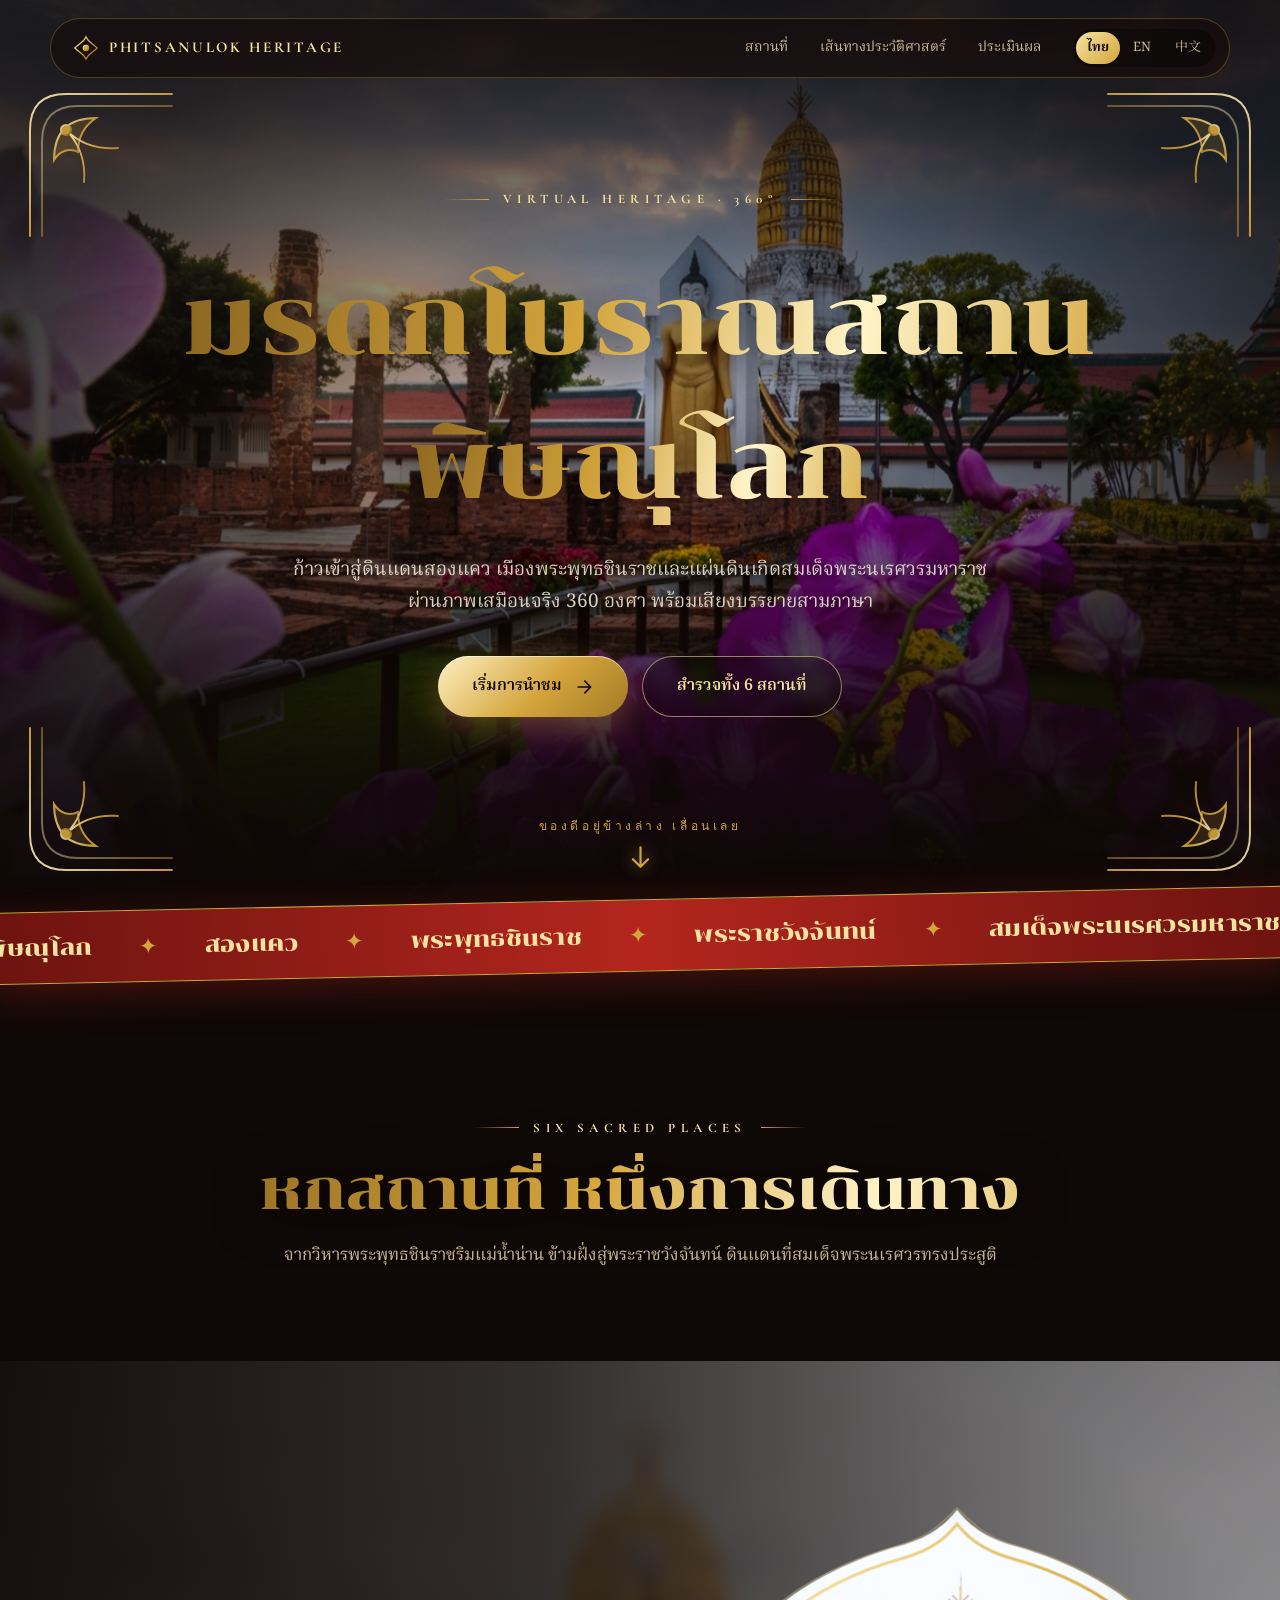
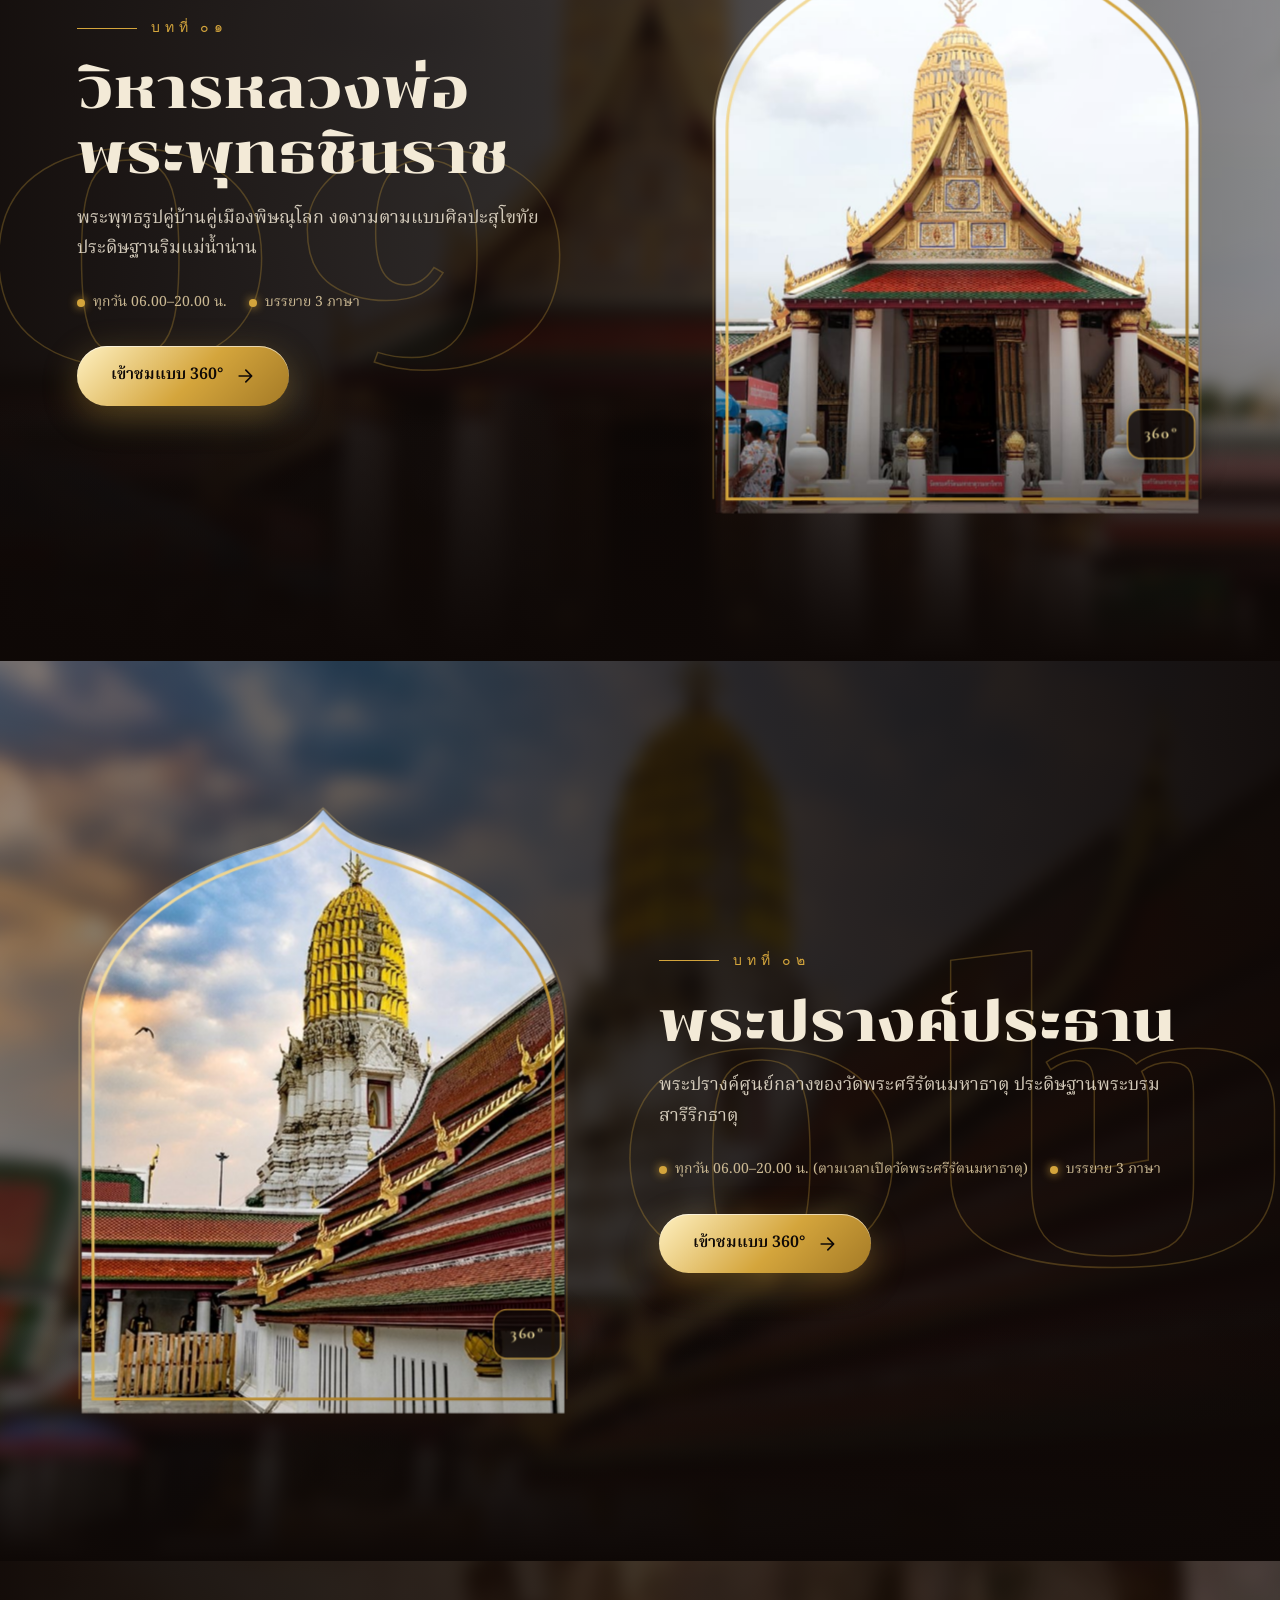
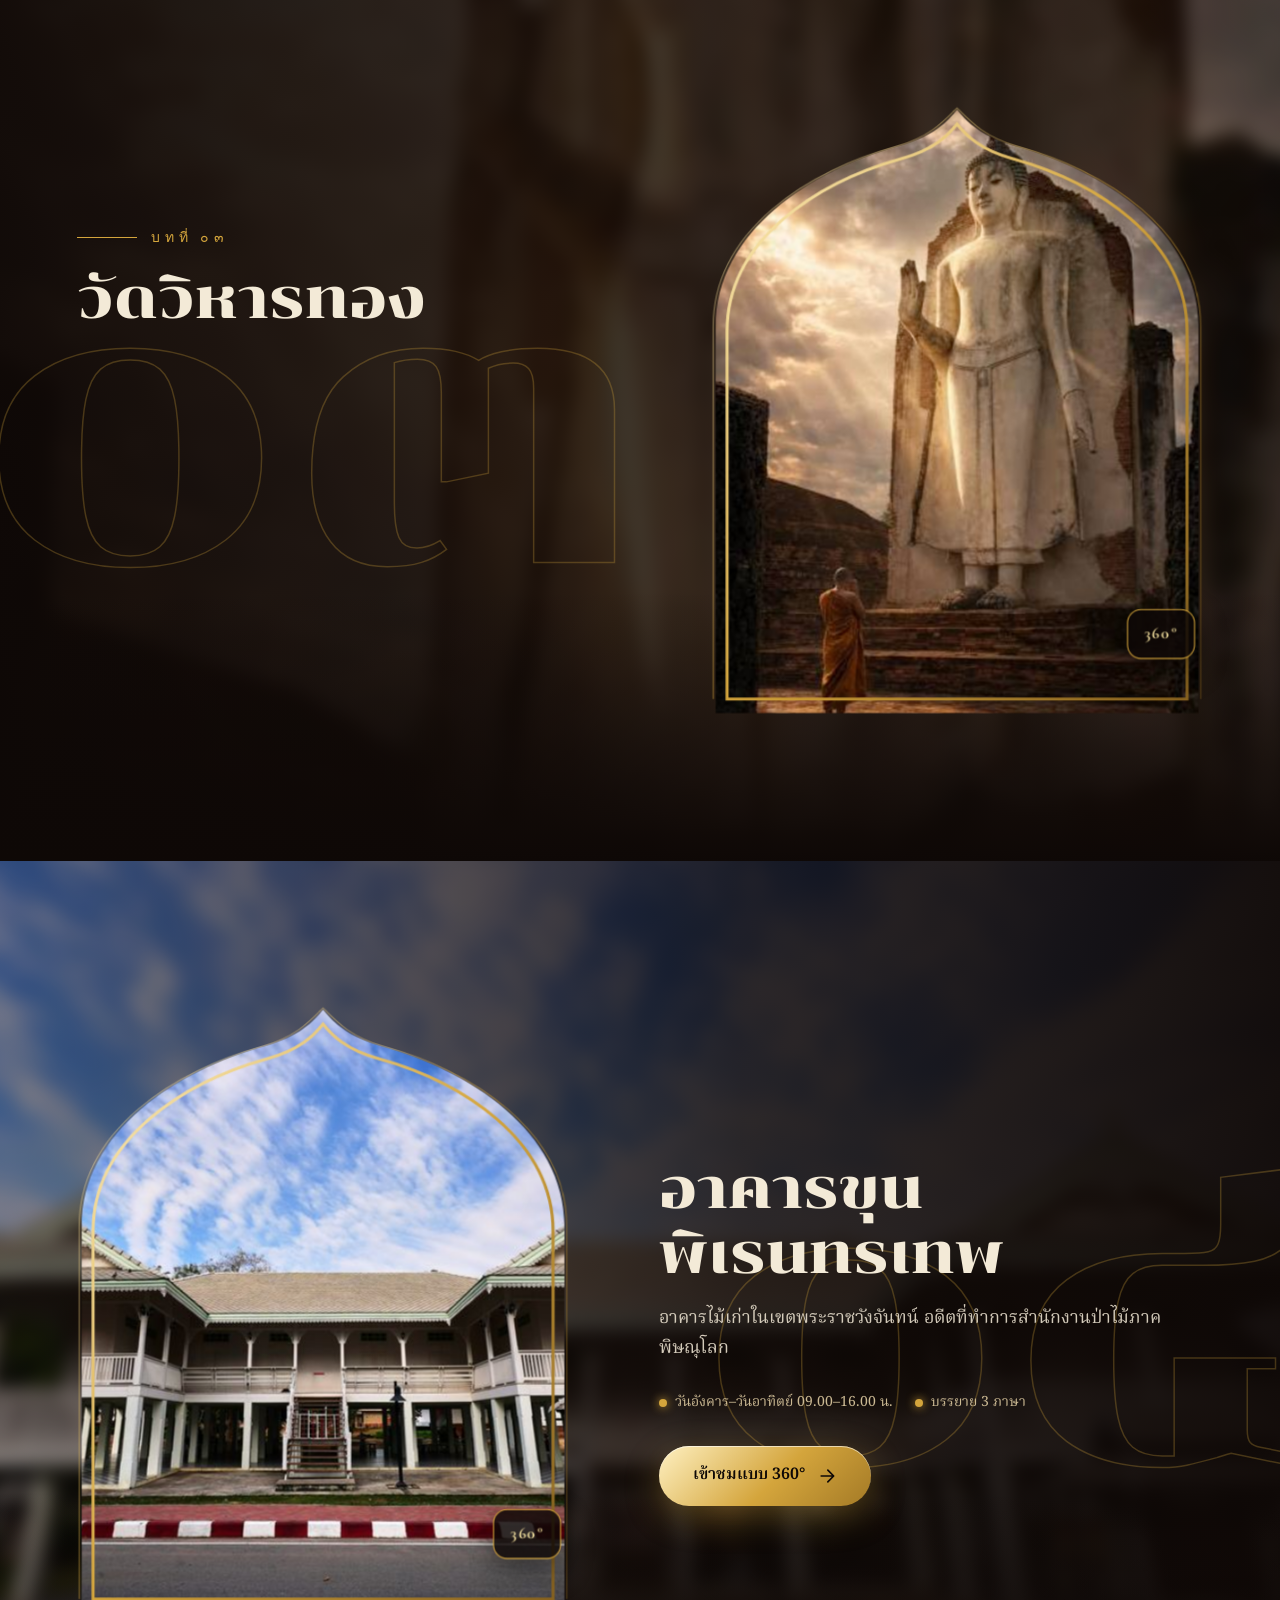
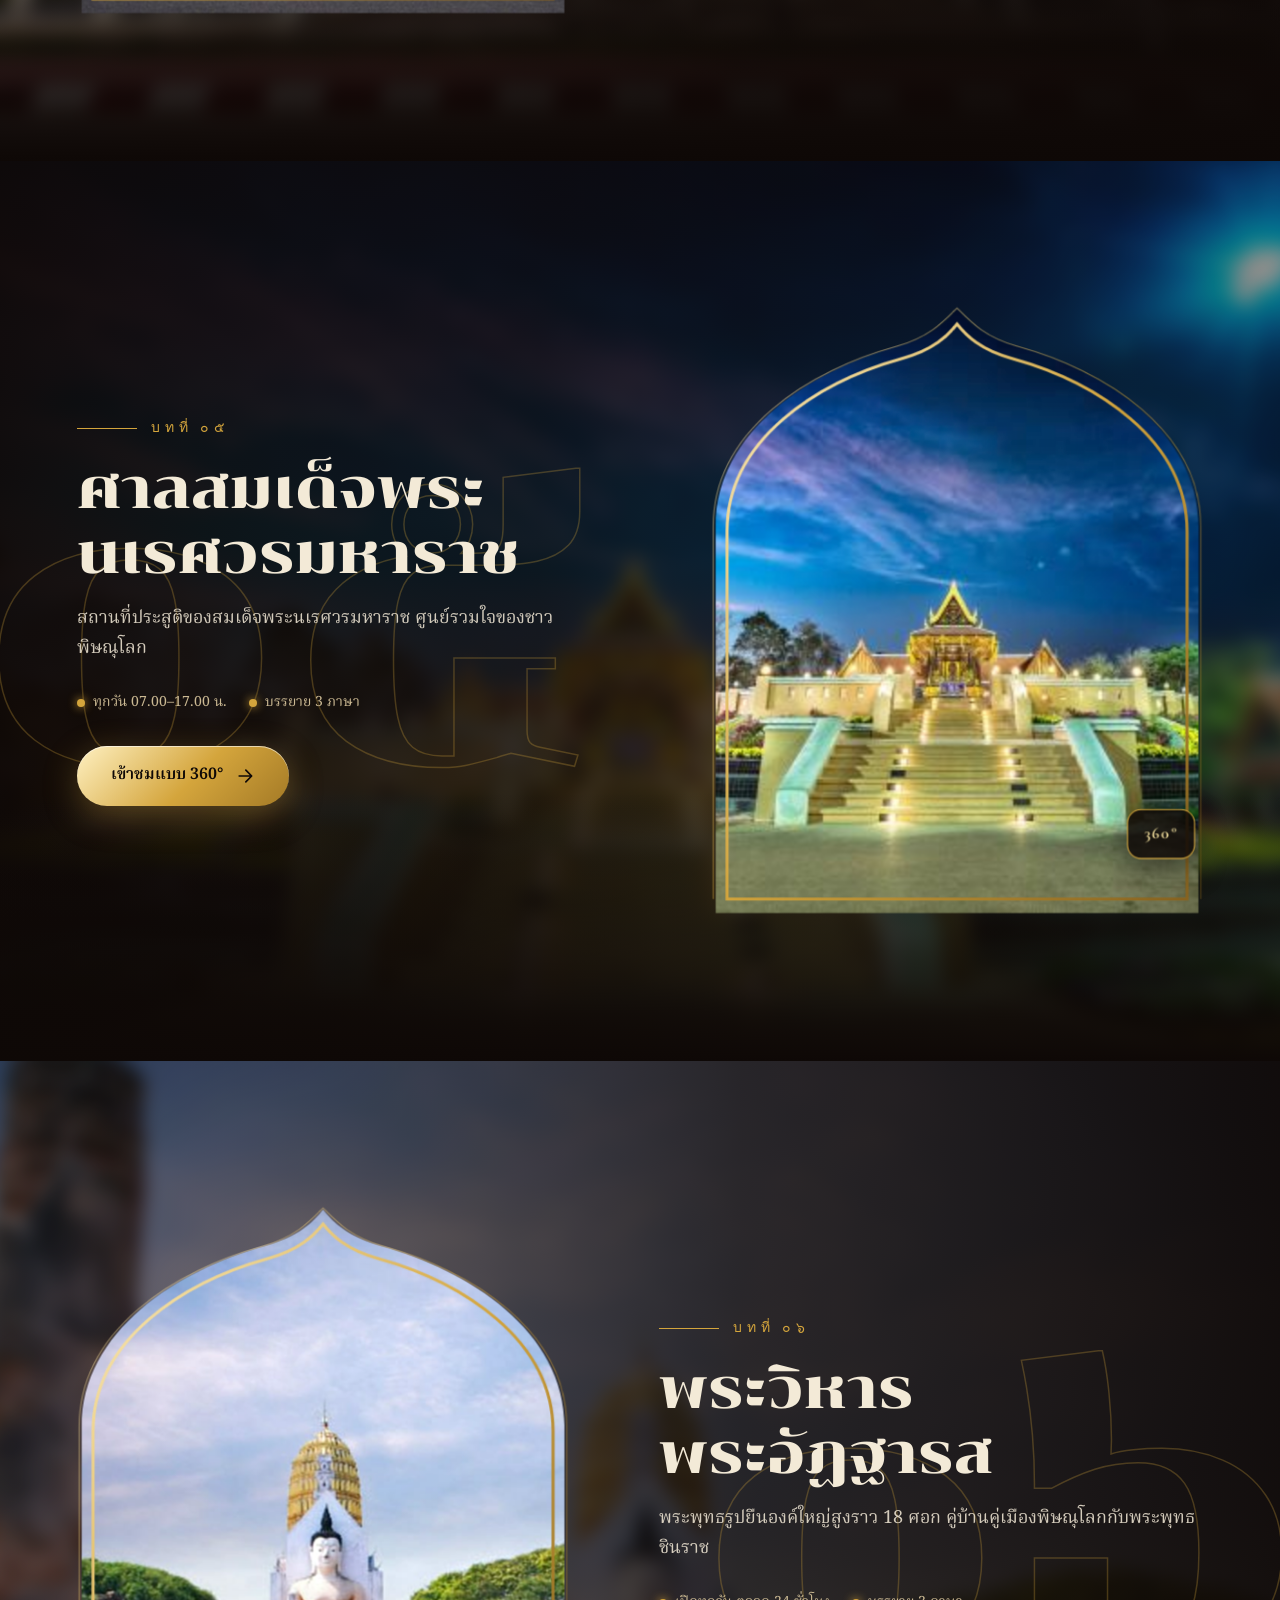
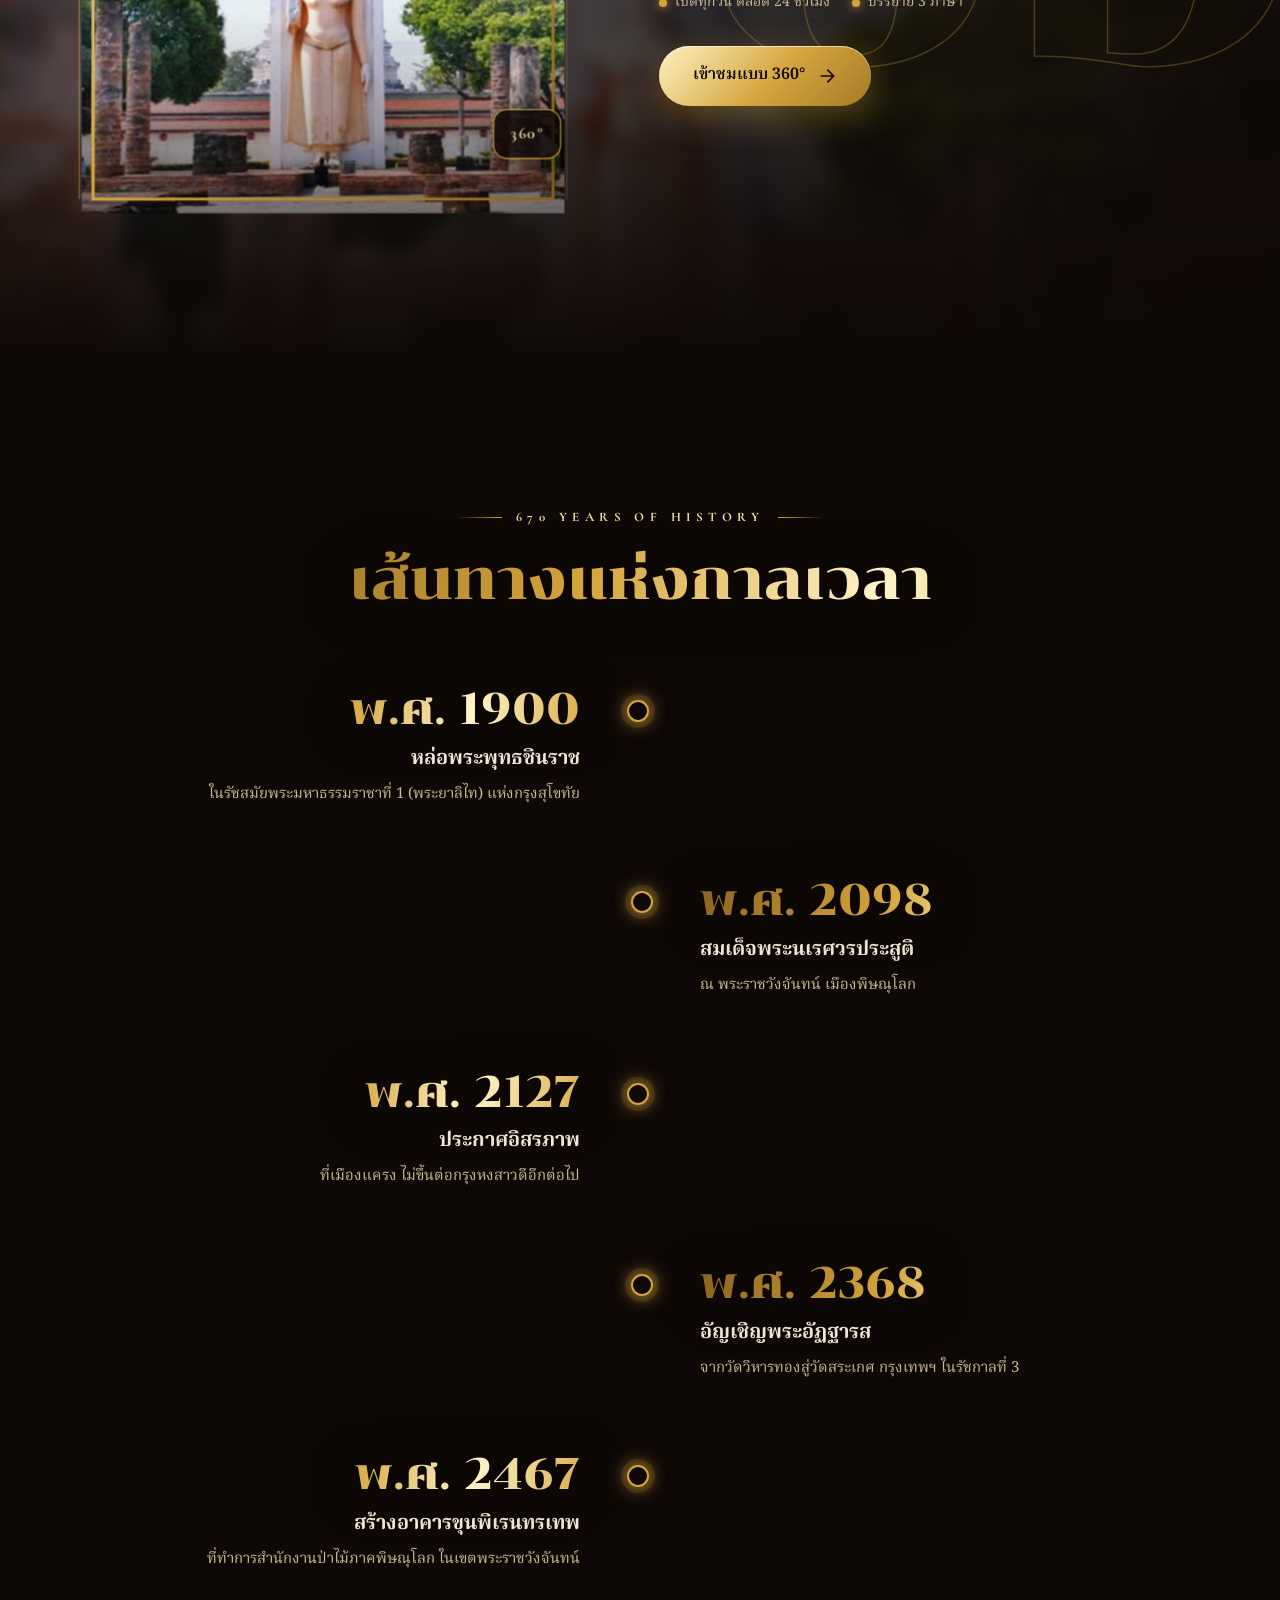
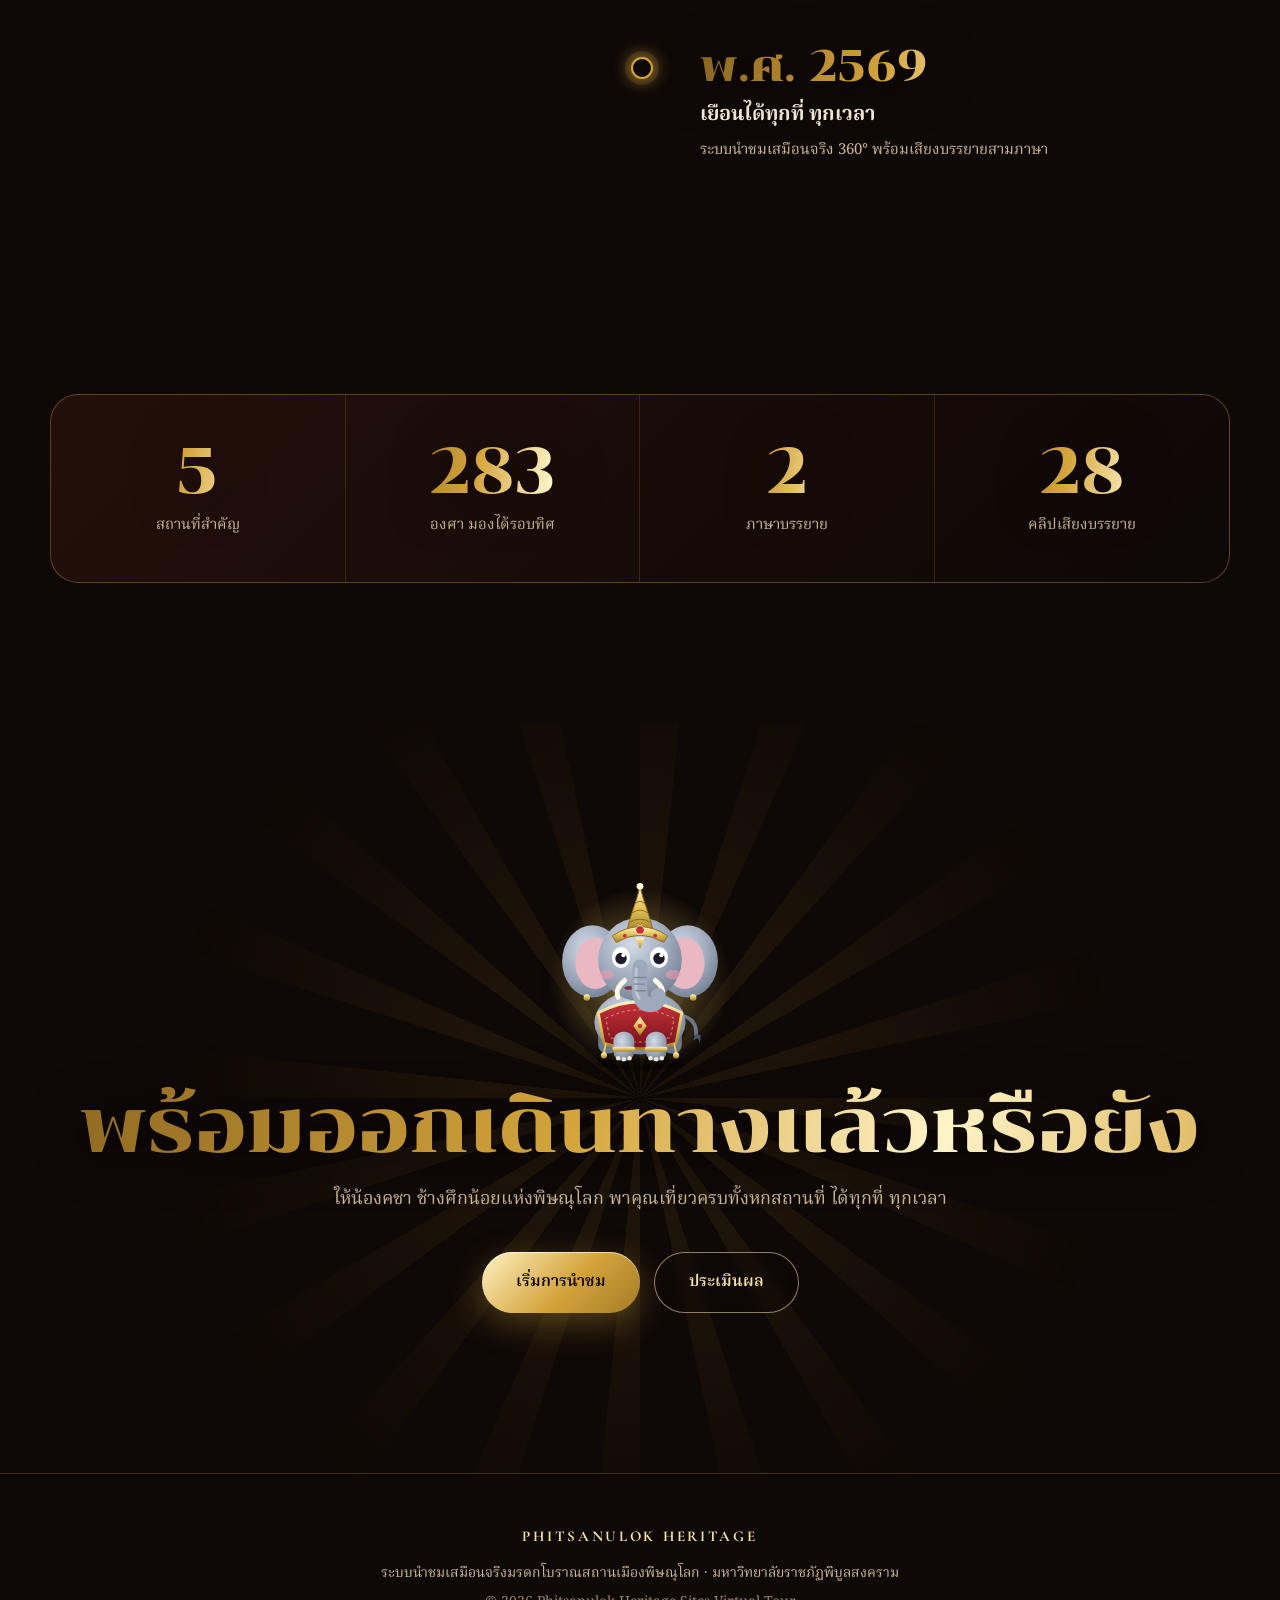
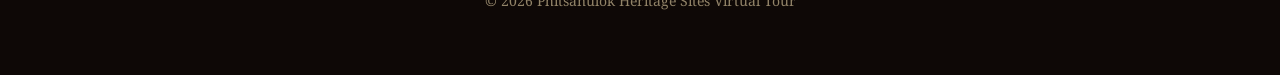
==== commit aac28745: "Replay the welcome doors on language change; trim runner lines - Switching language closes the templ" ====
--- a/index.html
+++ b/index.html
@@ -8,7 +8,7 @@
     <link rel="preconnect" href="https://fonts.googleapis.com">
     <link rel="preconnect" href="https://fonts.gstatic.com" crossorigin>
     <link rel="stylesheet" href="css/guide.css?v=2">
-    <link rel="stylesheet" href="css/v2.css?v=9">
+    <link rel="stylesheet" href="css/v2.css?v=10">
 </head>
 <body class="locked">
     <!-- Shared SVG shapes: Thai arch clip + ornaments -->
@@ -148,6 +148,6 @@
     </footer>
 
     <script src="js/guide.js?v=2"></script>
-    <script src="js/v2.js?v=12"></script>
+    <script src="js/v2.js?v=14"></script>
 </body>
 </html>
--- a/css/v2.css
+++ b/css/v2.css
@@ -114,6 +114,7 @@
 .door-left { transform-origin: left center; }
 .door-right { transform-origin: right center; }
 
+.doors.closing .door { transition-duration: 0.75s; }
 .doors.open .door-left { transform: translateX(-102%); }
 .doors.open .door-right { transform: translateX(102%); }
 .doors.gone { display: none; }
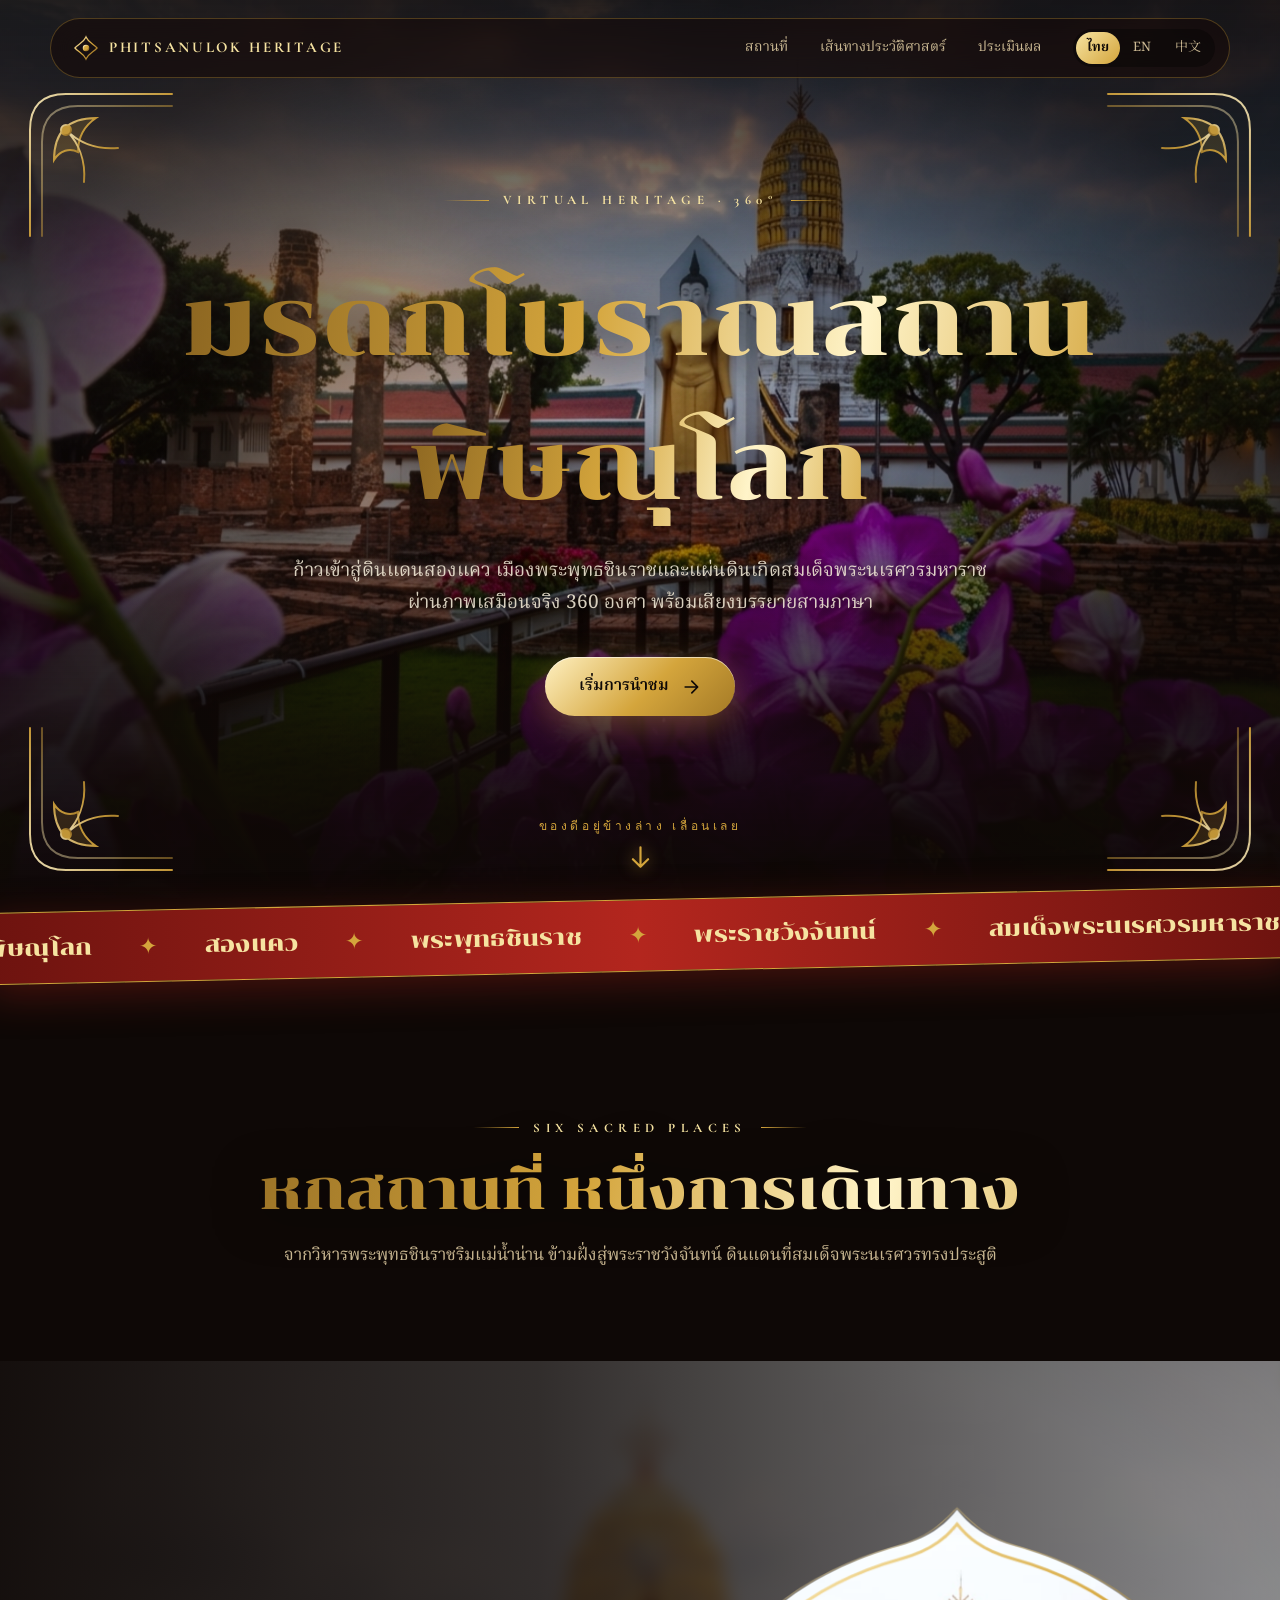
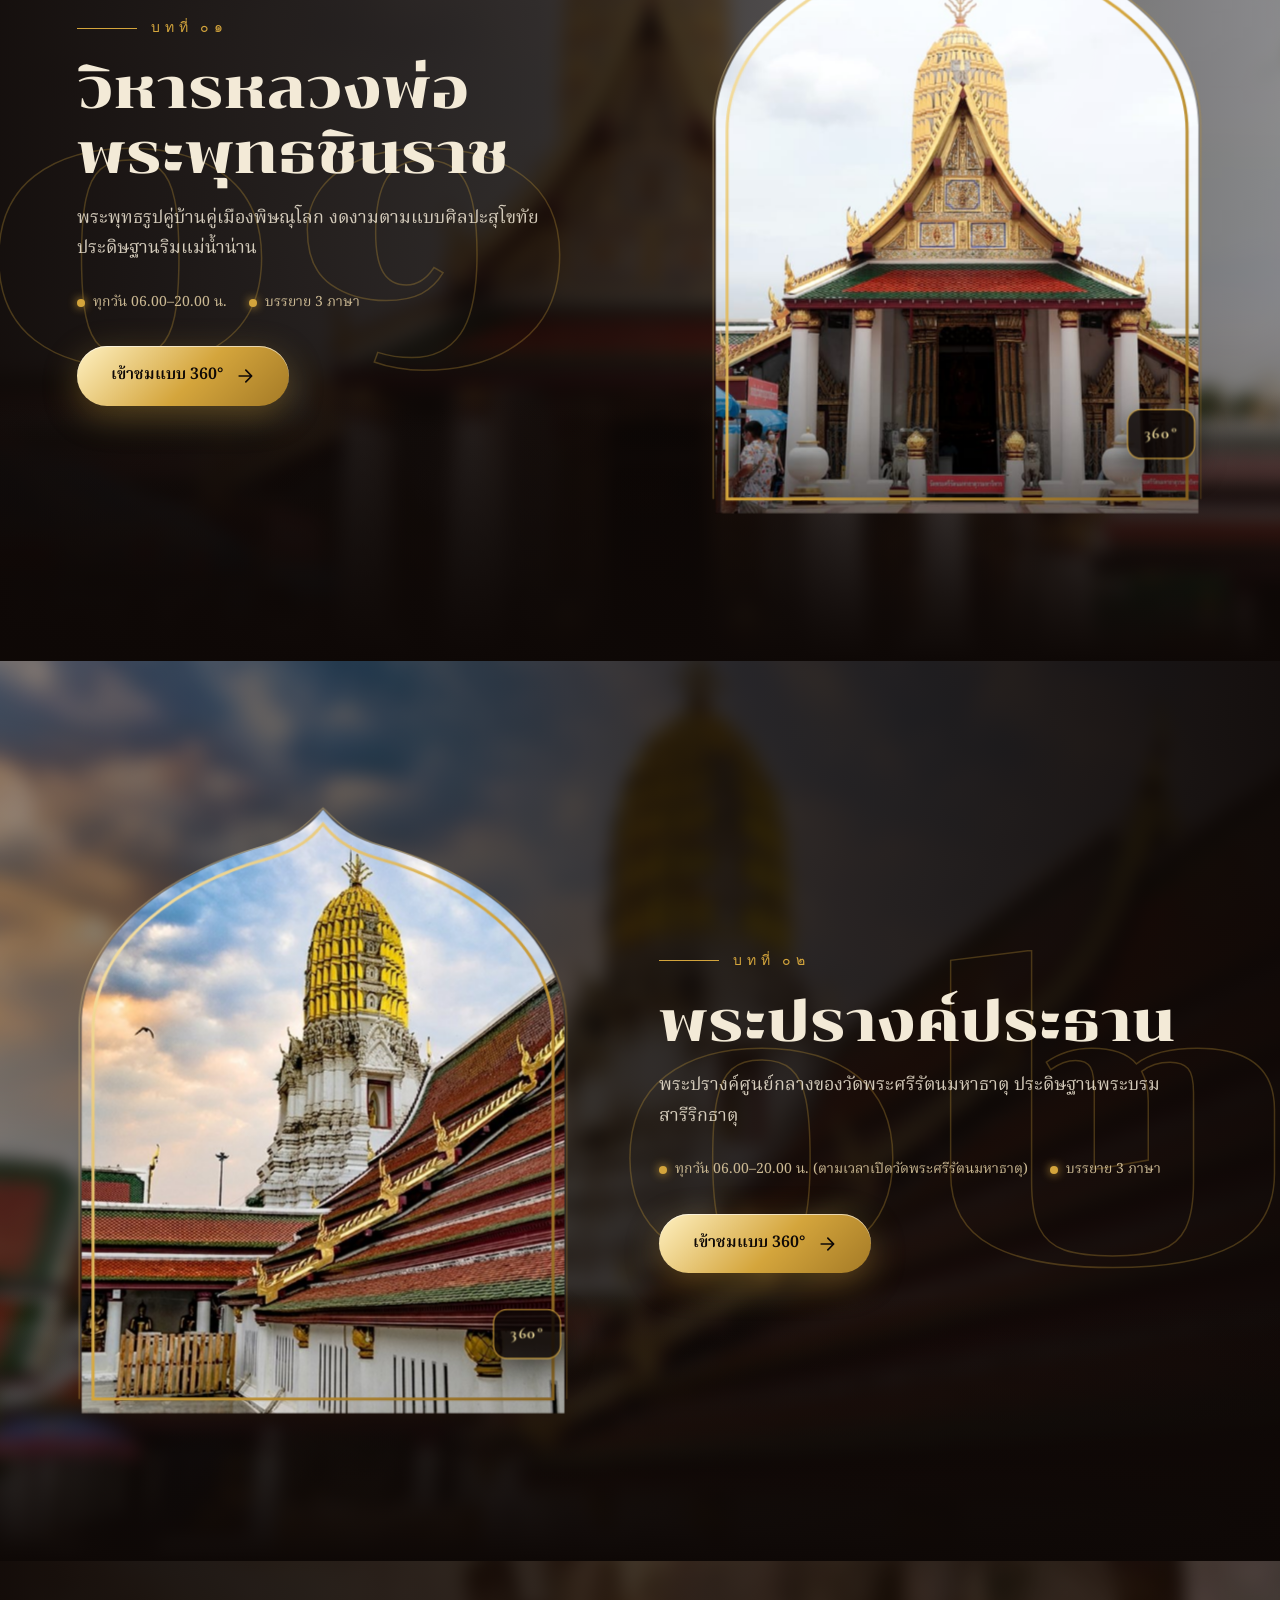
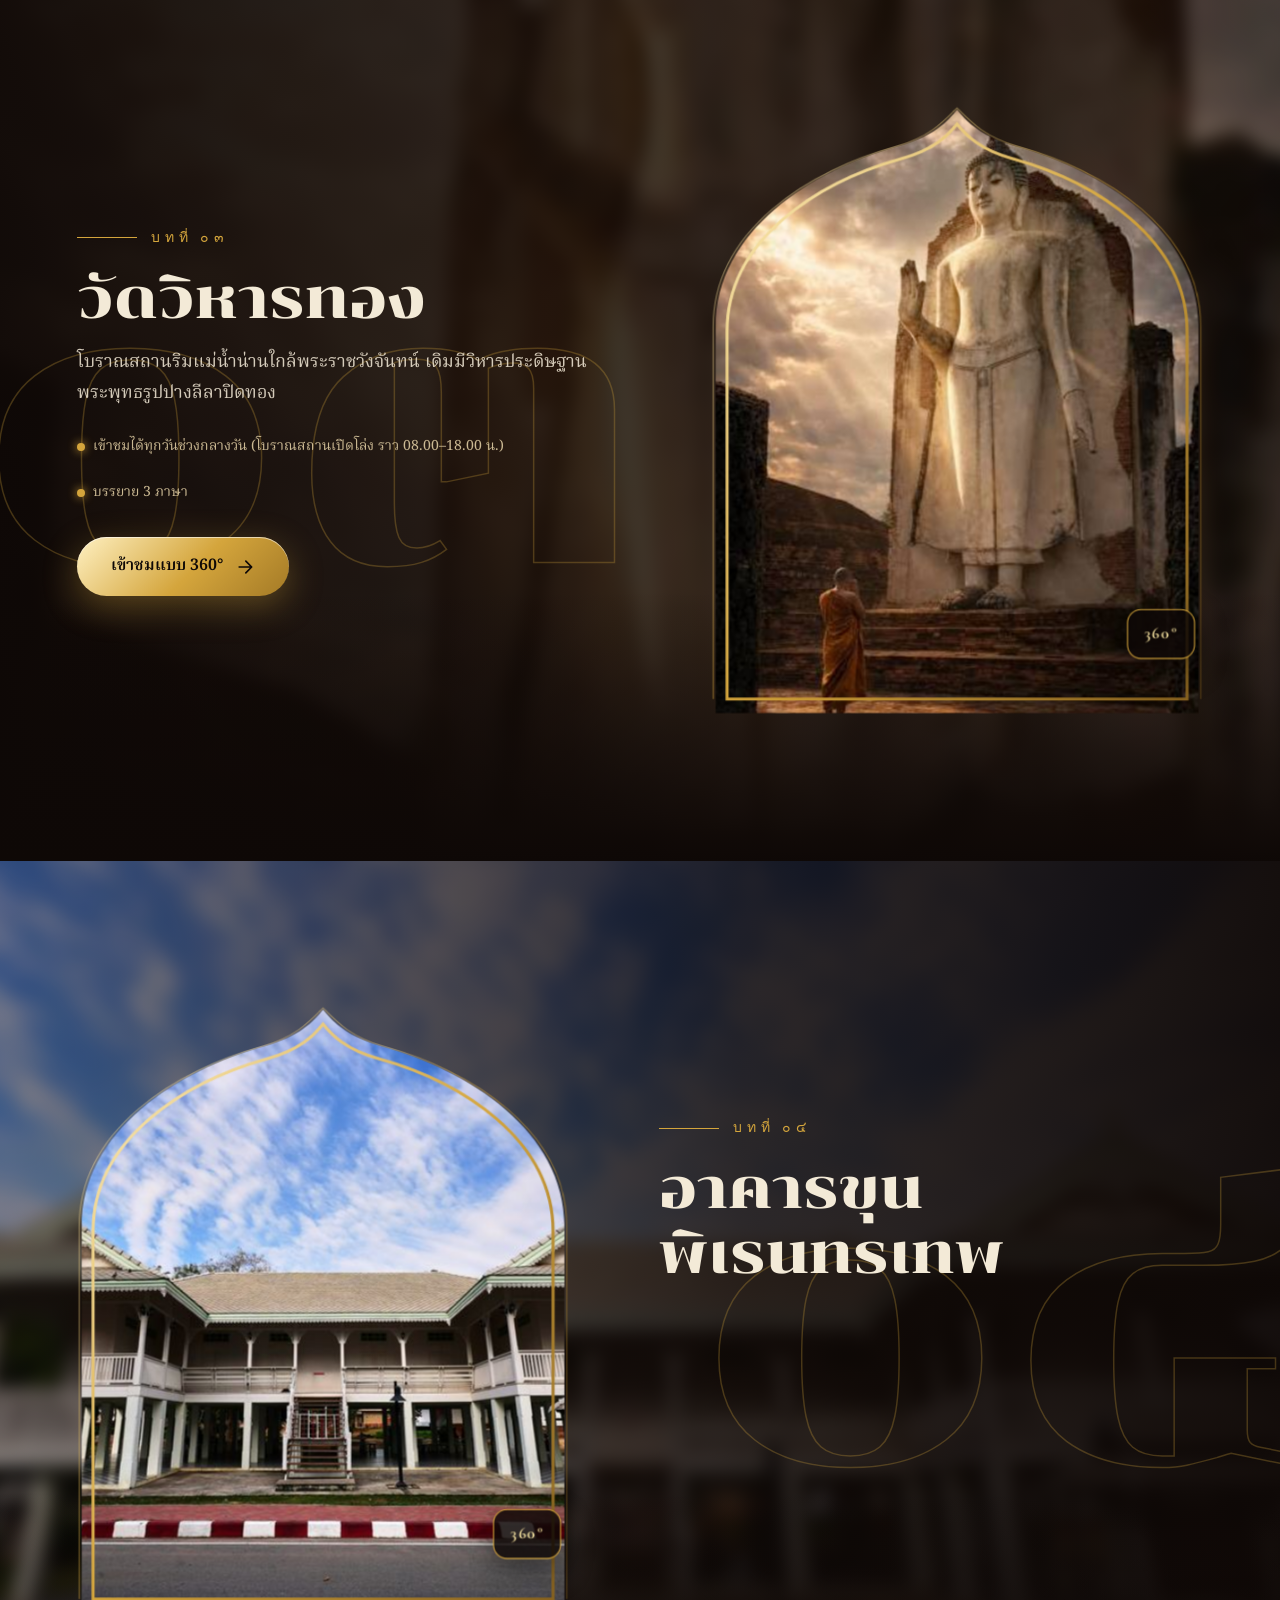
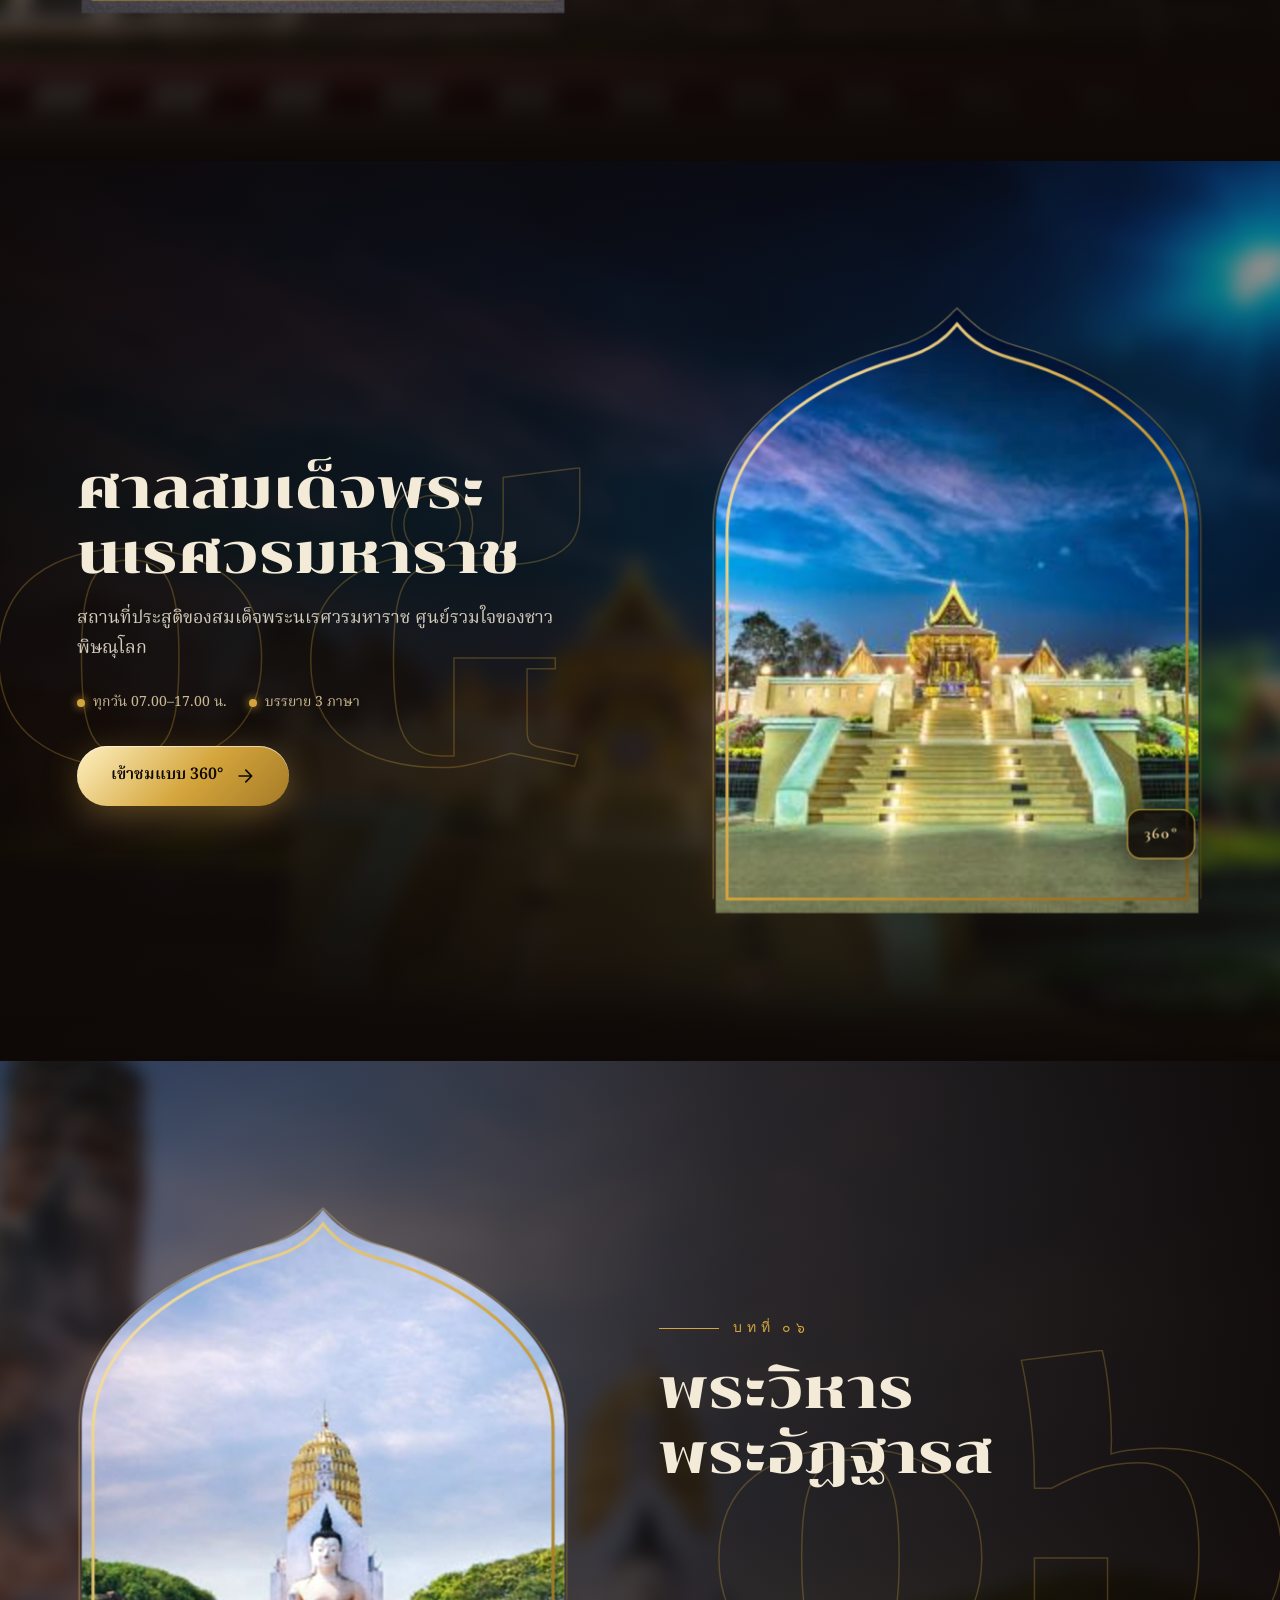
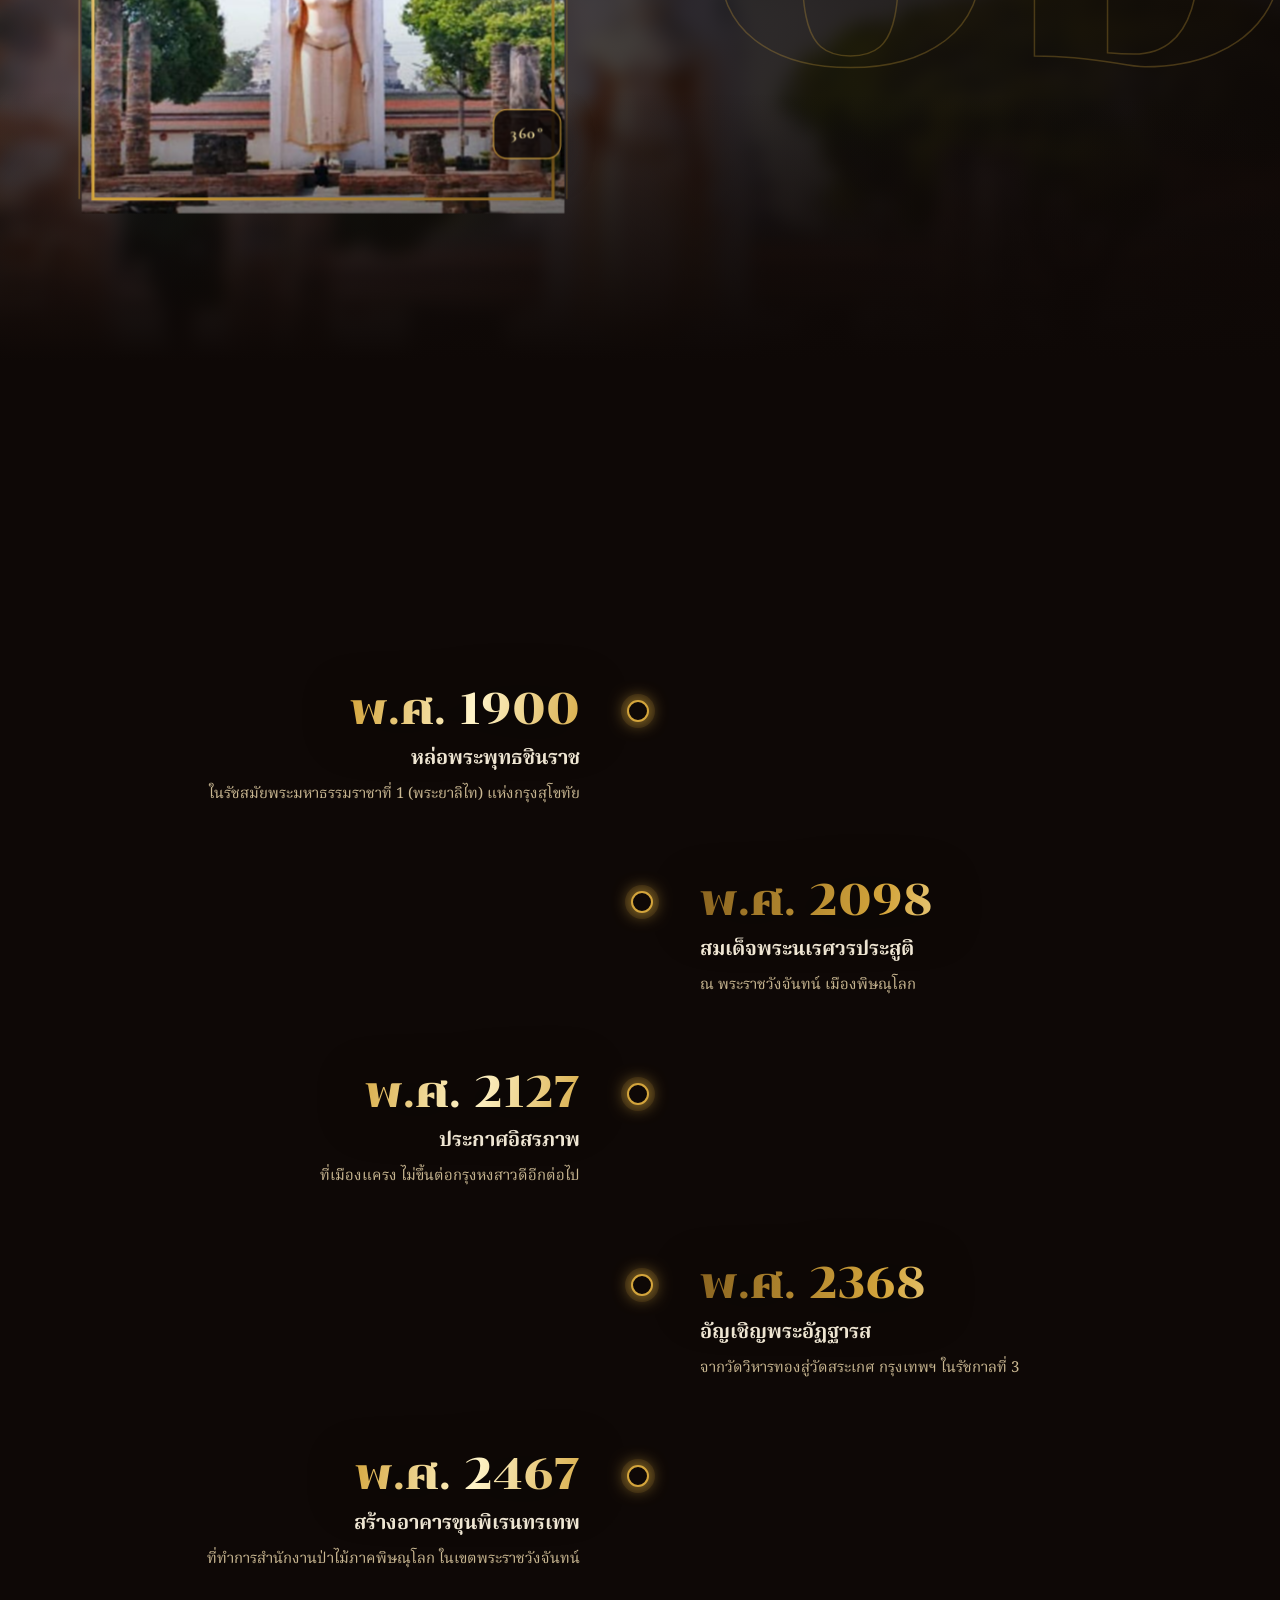
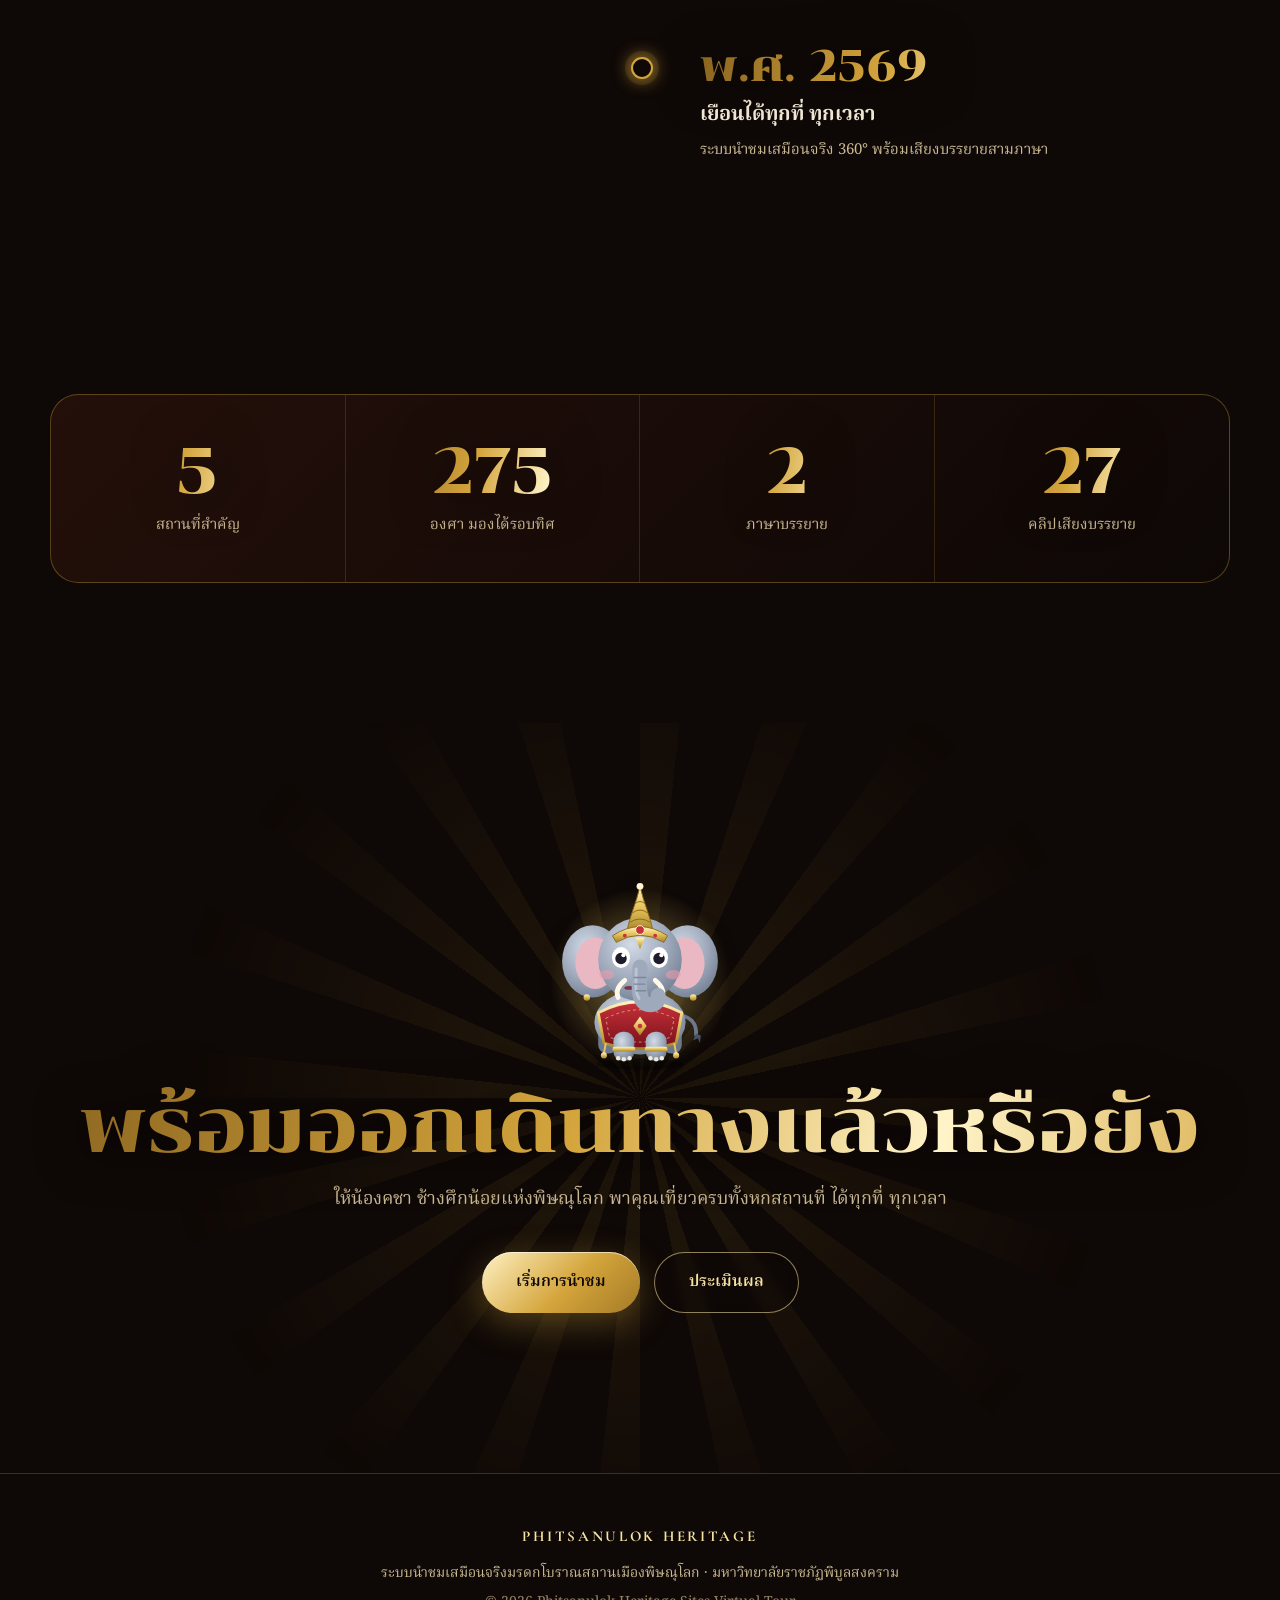
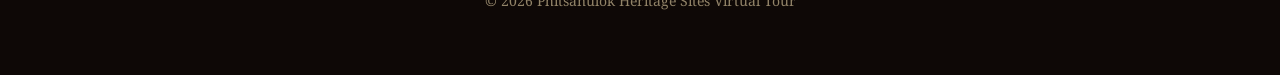
==== commit b7881bc8: "Remove the "Explore all 6 sites" hero button Co-Authored-By: Claude Opus 5.5 <noreply@anthropic.com>" ====
--- a/index.html
+++ b/index.html
@@ -89,9 +89,7 @@
                 <a class="btn btn-gold" id="startBtn" href="tour.html?id=wat_phra_buddha_chinnarat&lang=th">
                     <span data-t="start">เริ่มการนำชม</span>
                     <svg viewBox="0 0 24 24" fill="none" stroke="currentColor" stroke-width="2"><path stroke-linecap="round" stroke-linejoin="round" d="M5 12h14M13 5l7 7-7 7"/></svg>
-                </a>
-                <a class="btn btn-ghost" href="#sites"><span data-t="explore">สำรวจทั้ง 6 สถานที่</span></a>
-            </div>
+                </a>            </div>
         </div>
         <a class="hero-360" href="#sites">
             <span data-t="turning">ของดีอยู่ข้างล่าง เลื่อนเลย</span>
@@ -148,6 +146,6 @@
     </footer>
 
     <script src="js/guide.js?v=2"></script>
-    <script src="js/v2.js?v=14"></script>
+    <script src="js/v2.js?v=15"></script>
 </body>
 </html>
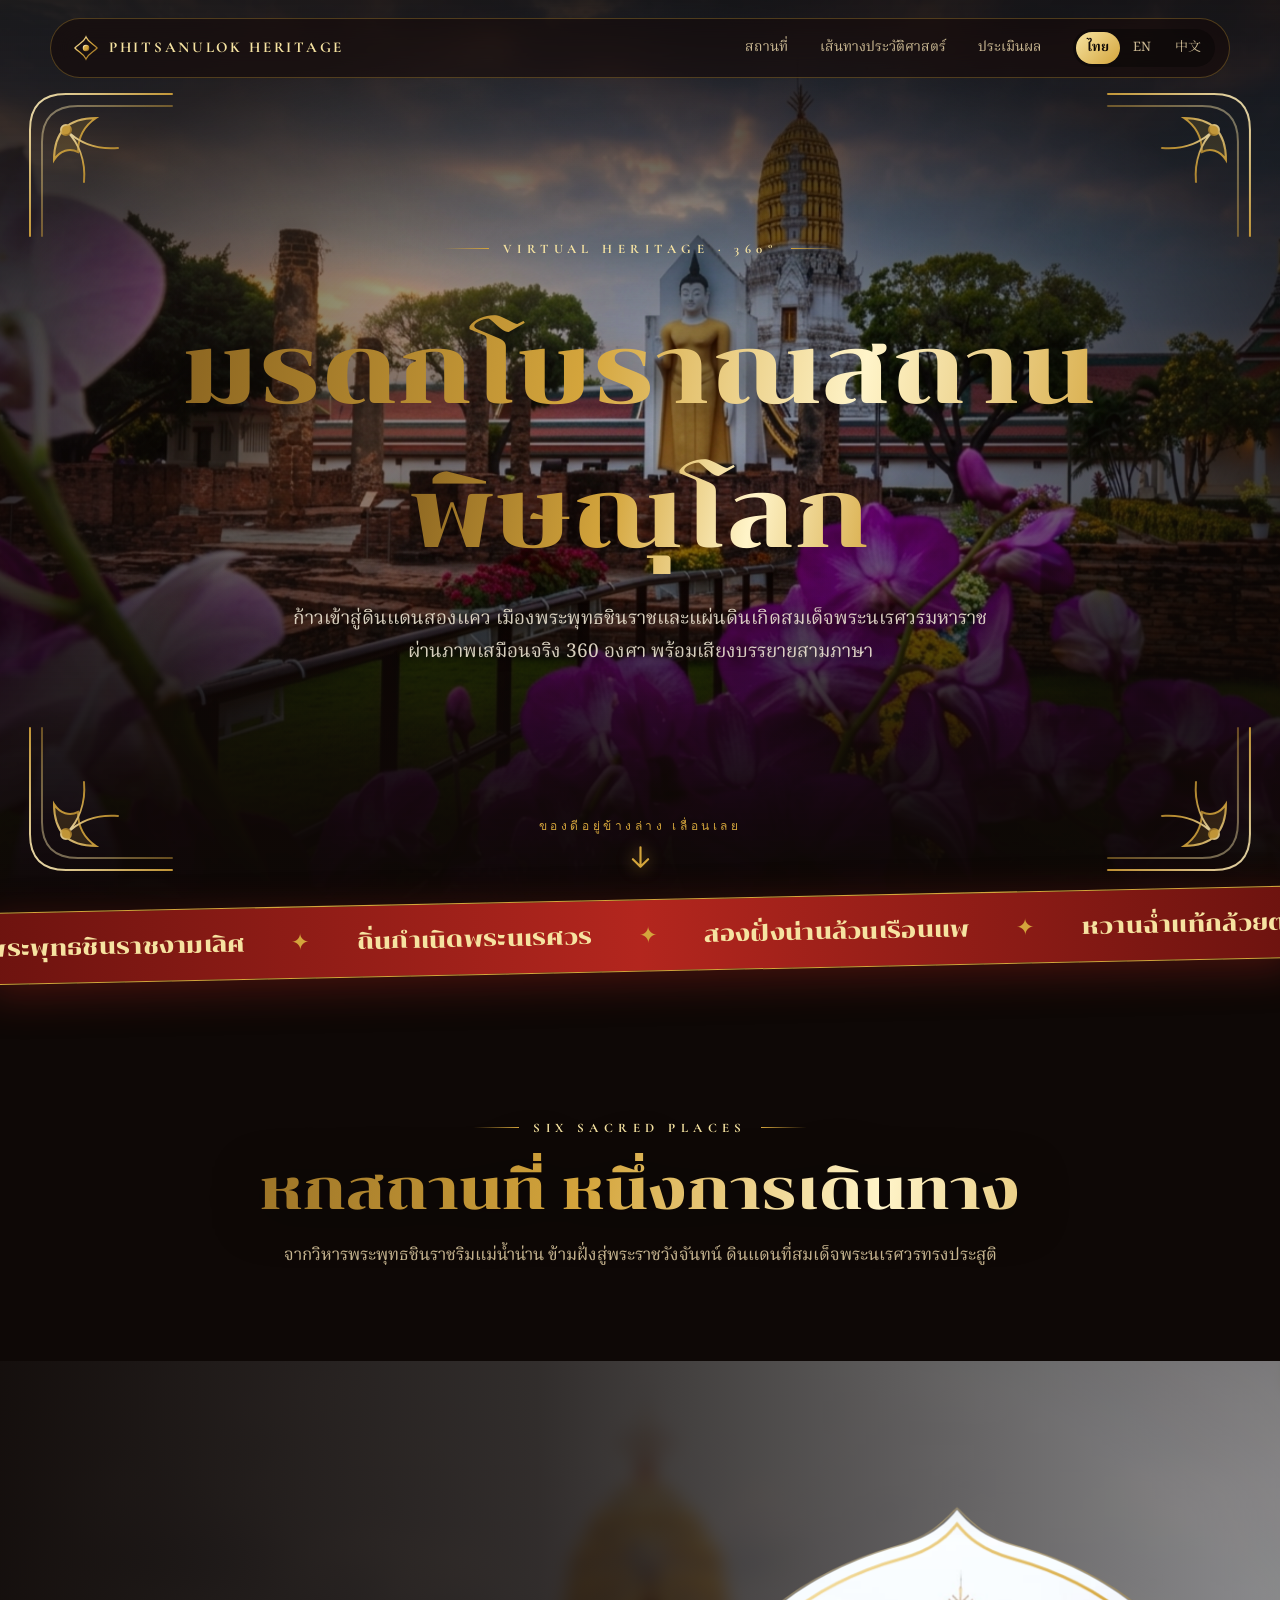
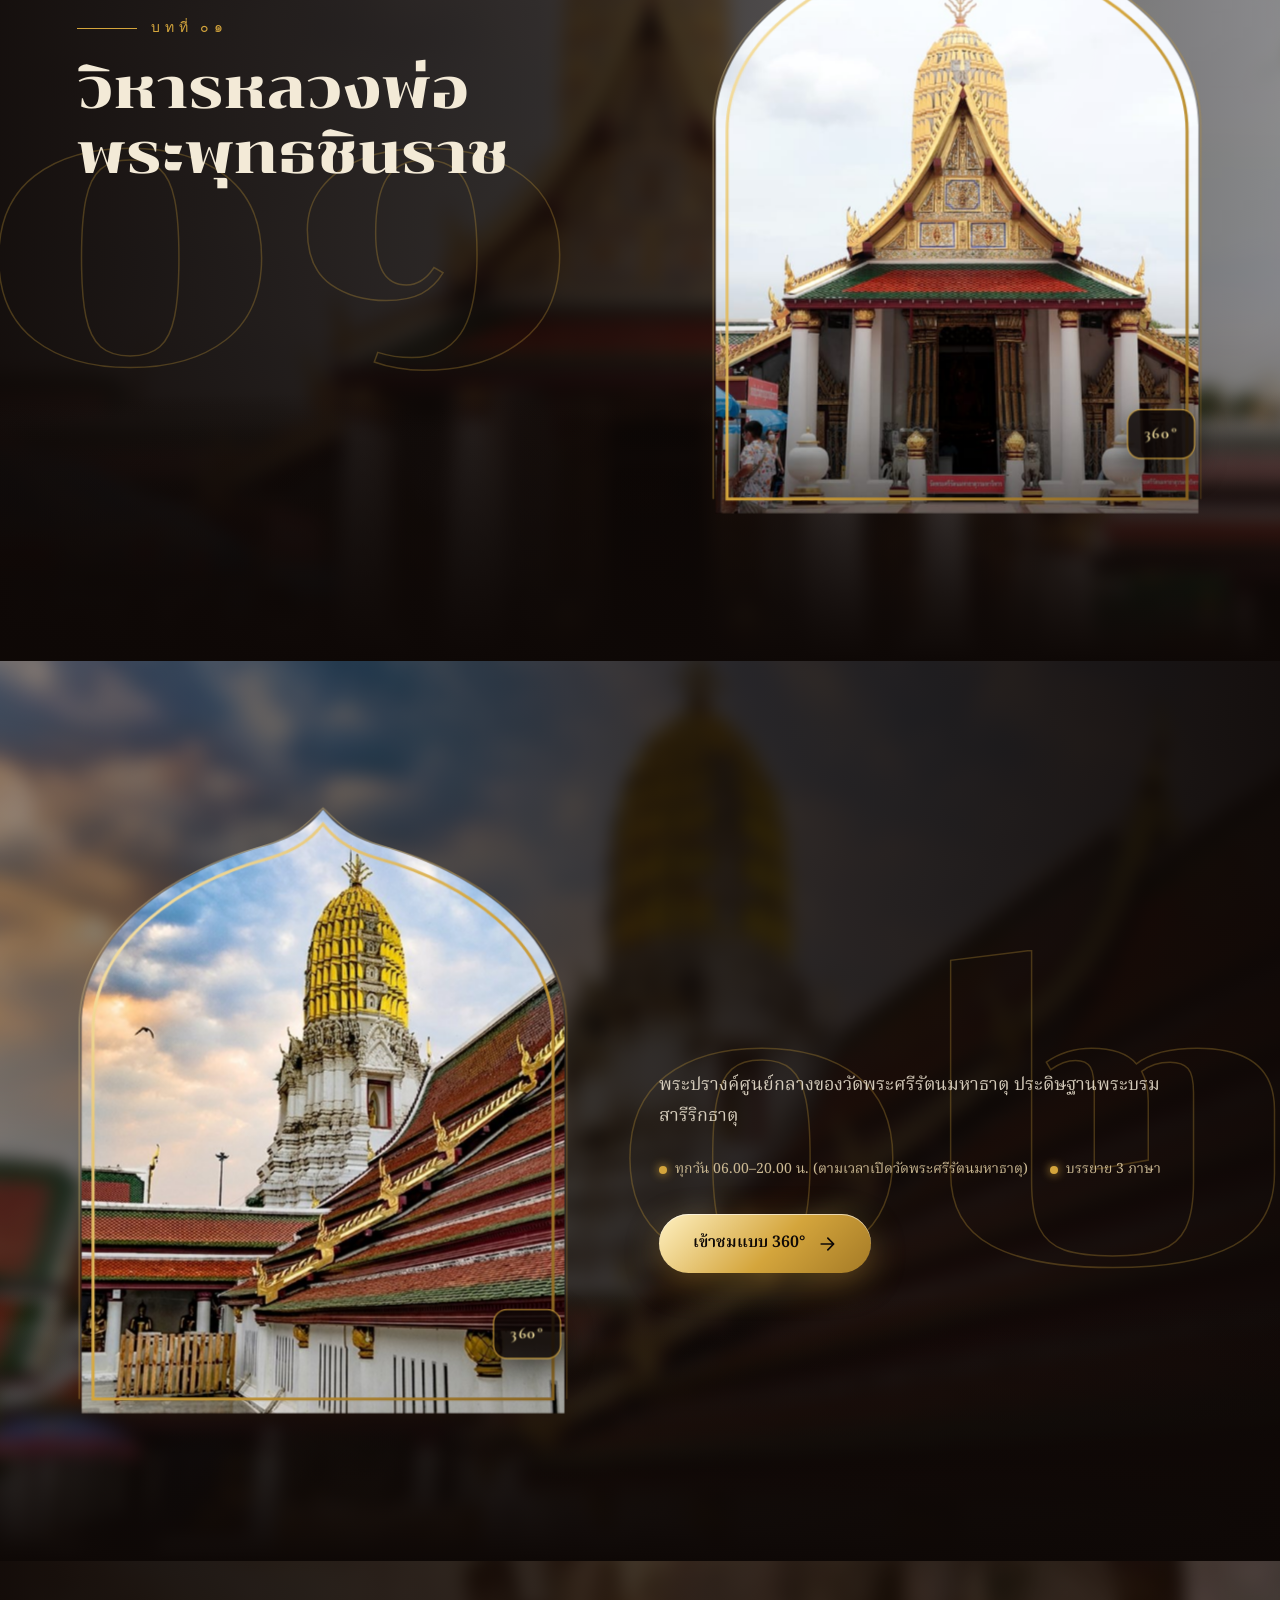
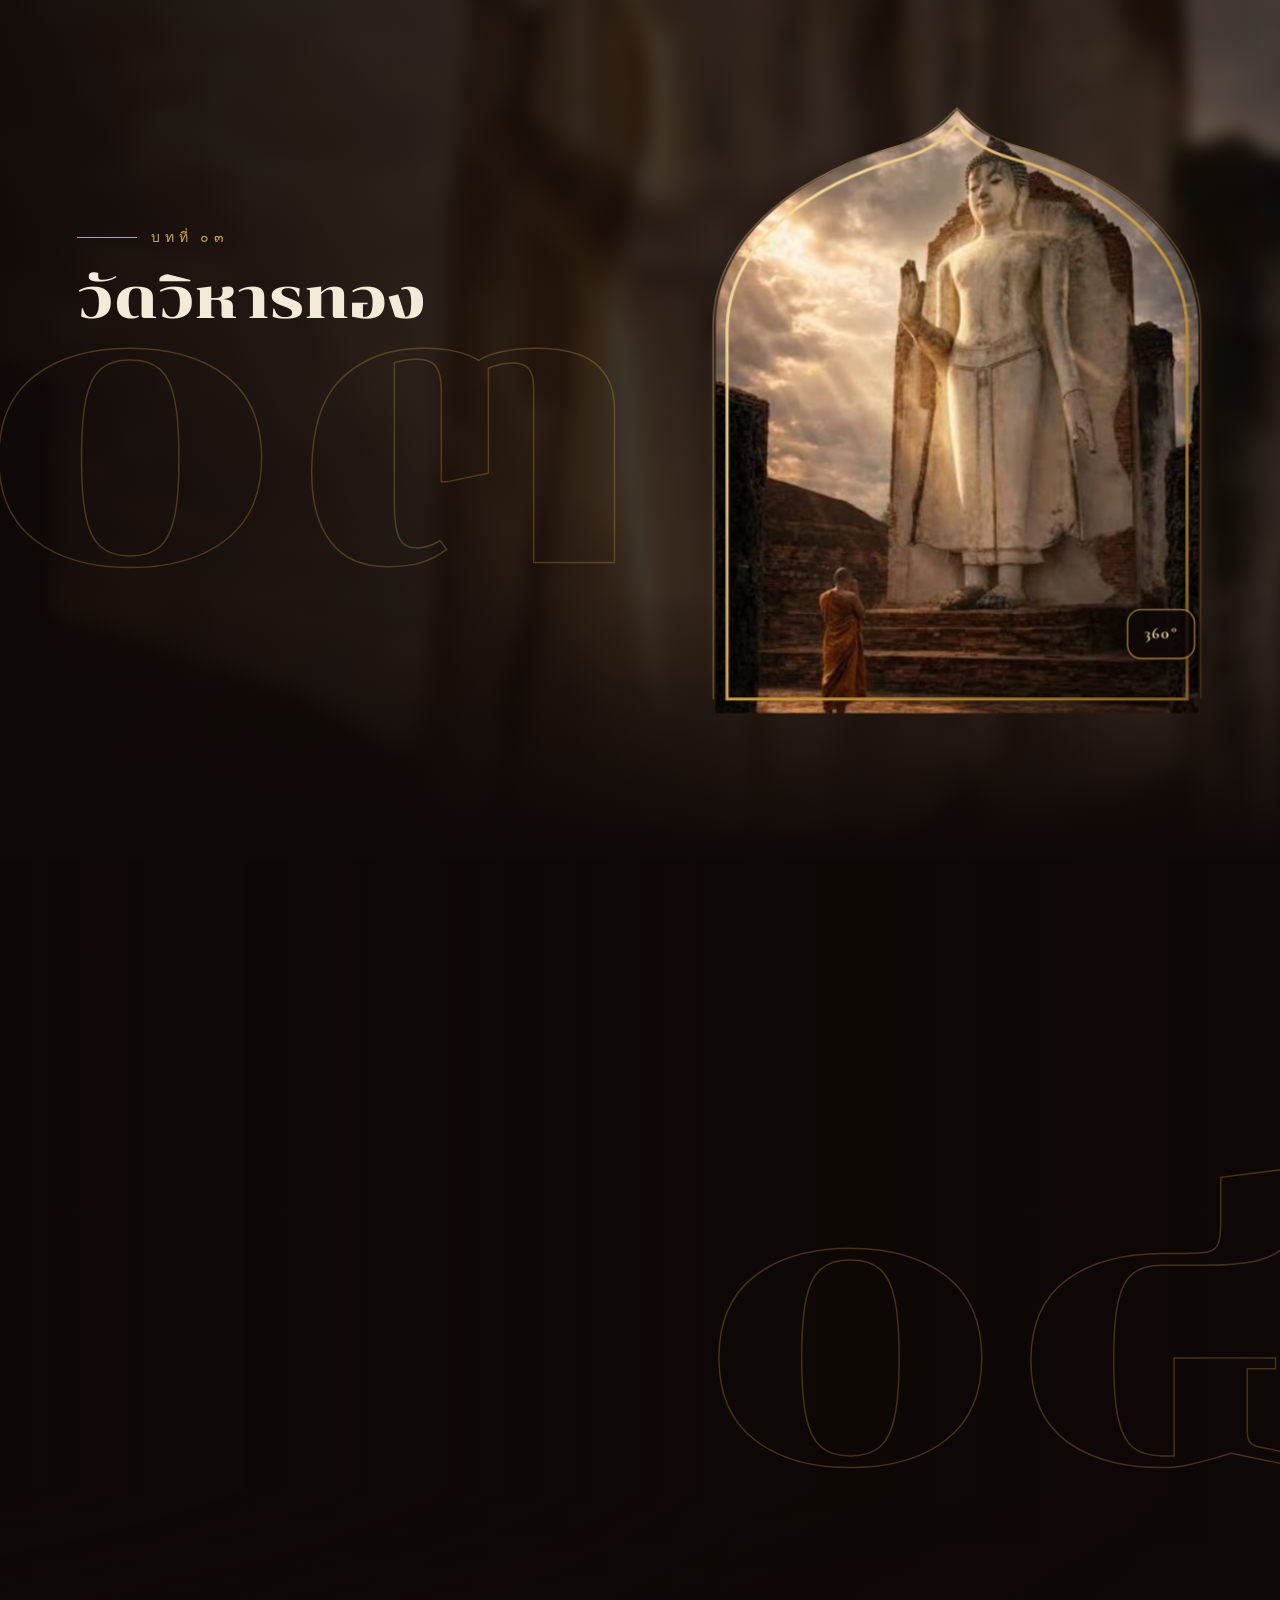
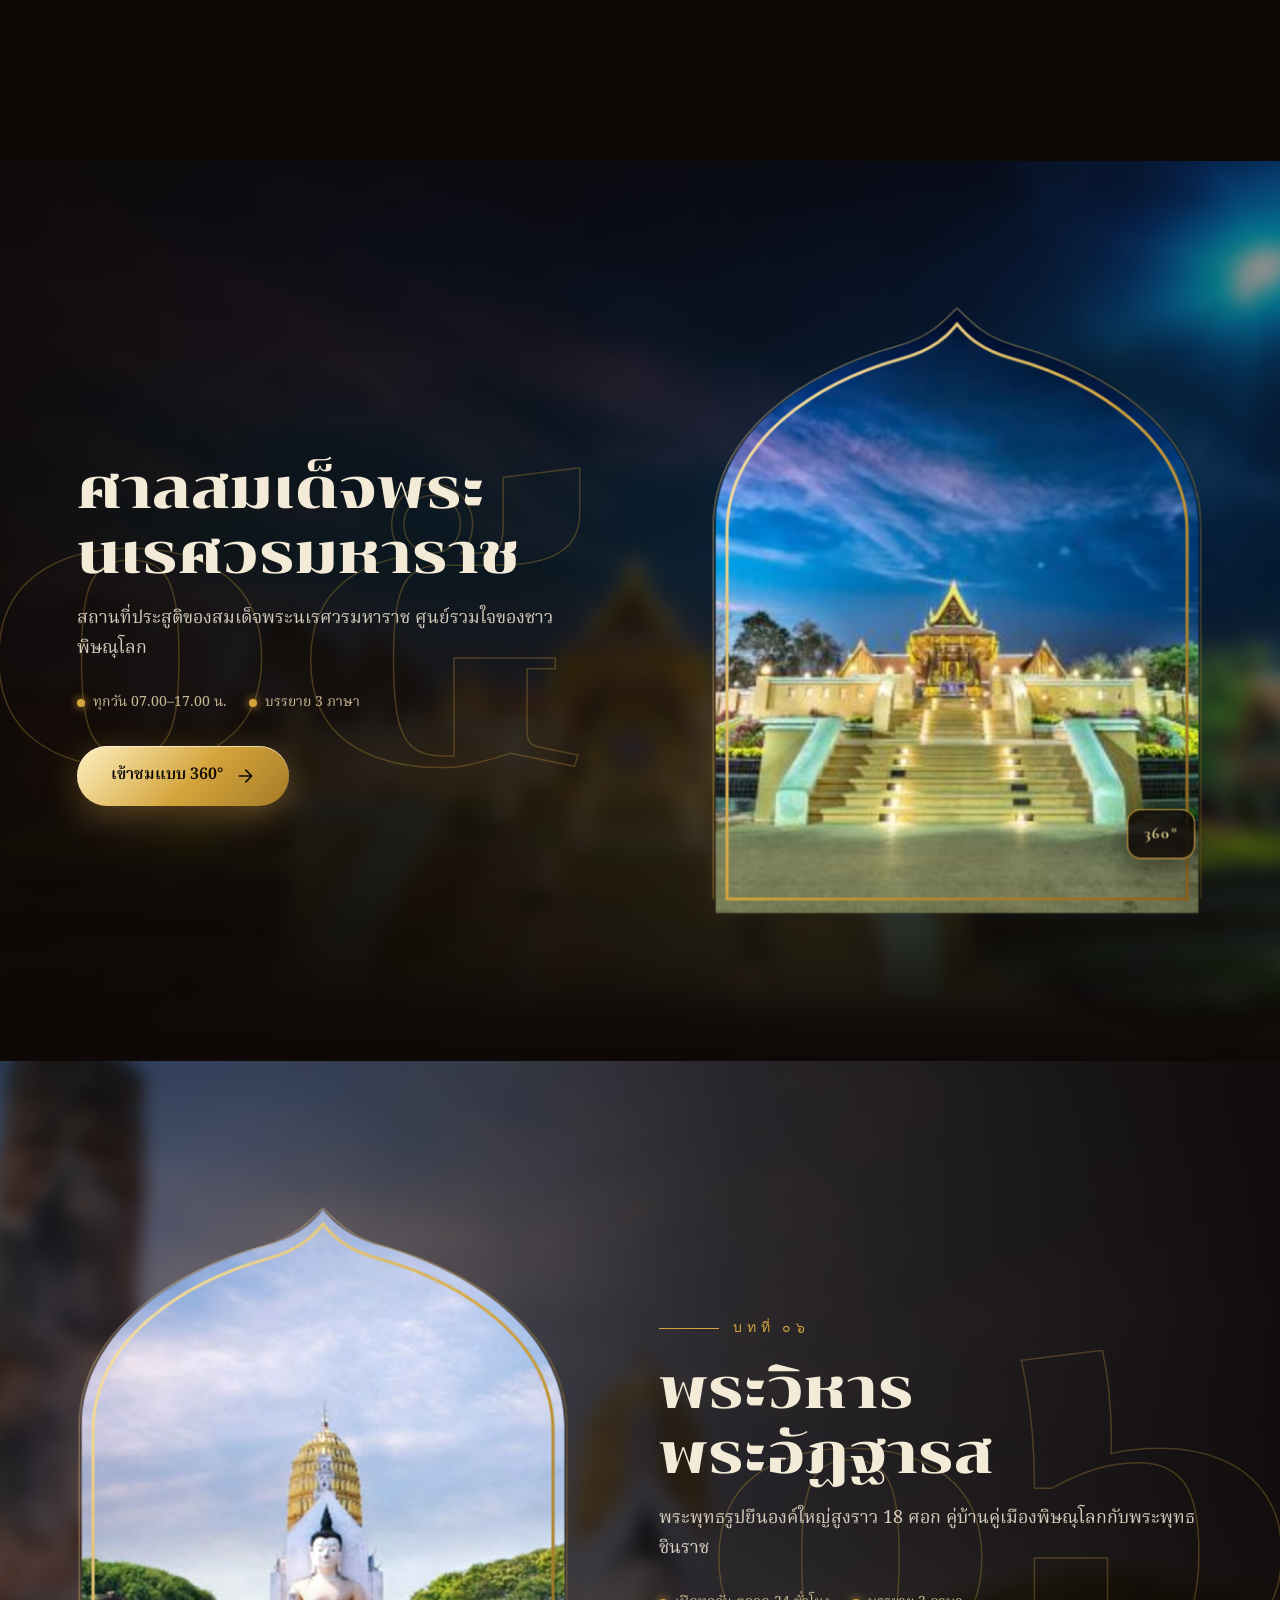
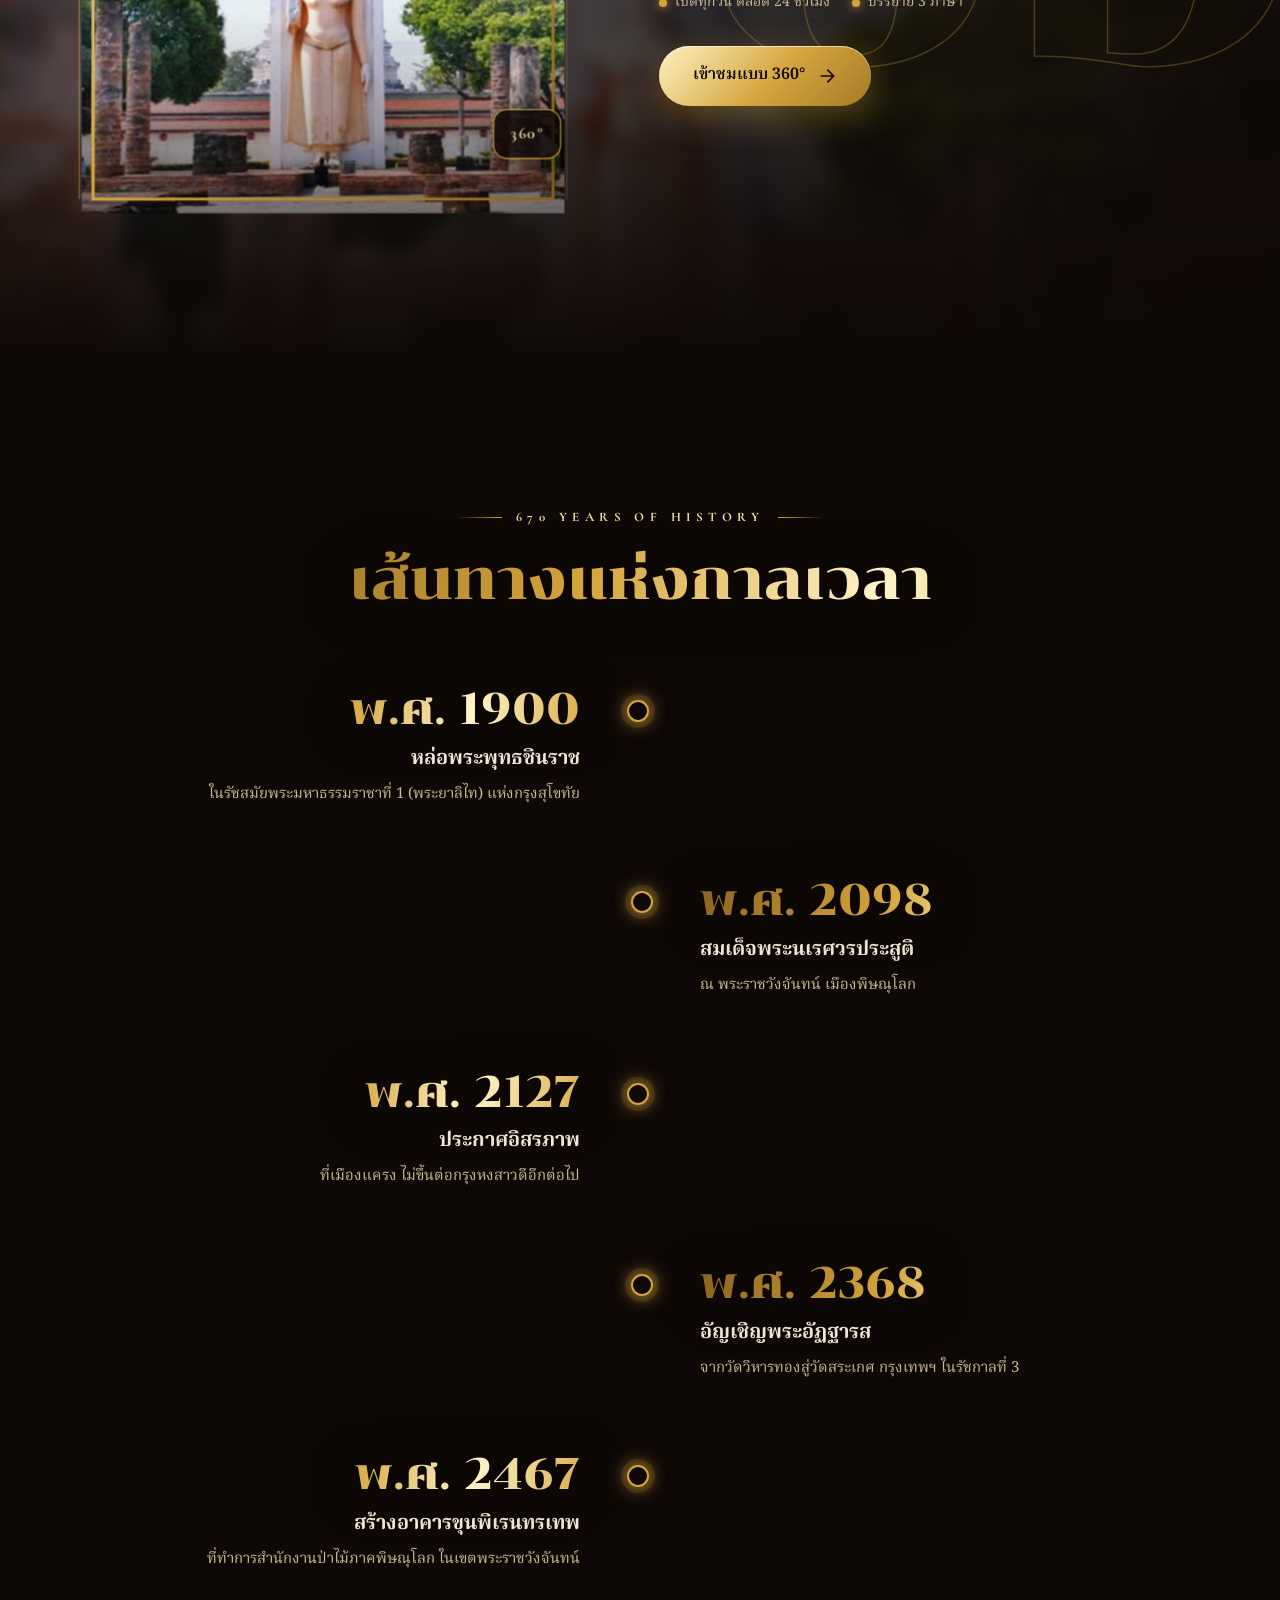
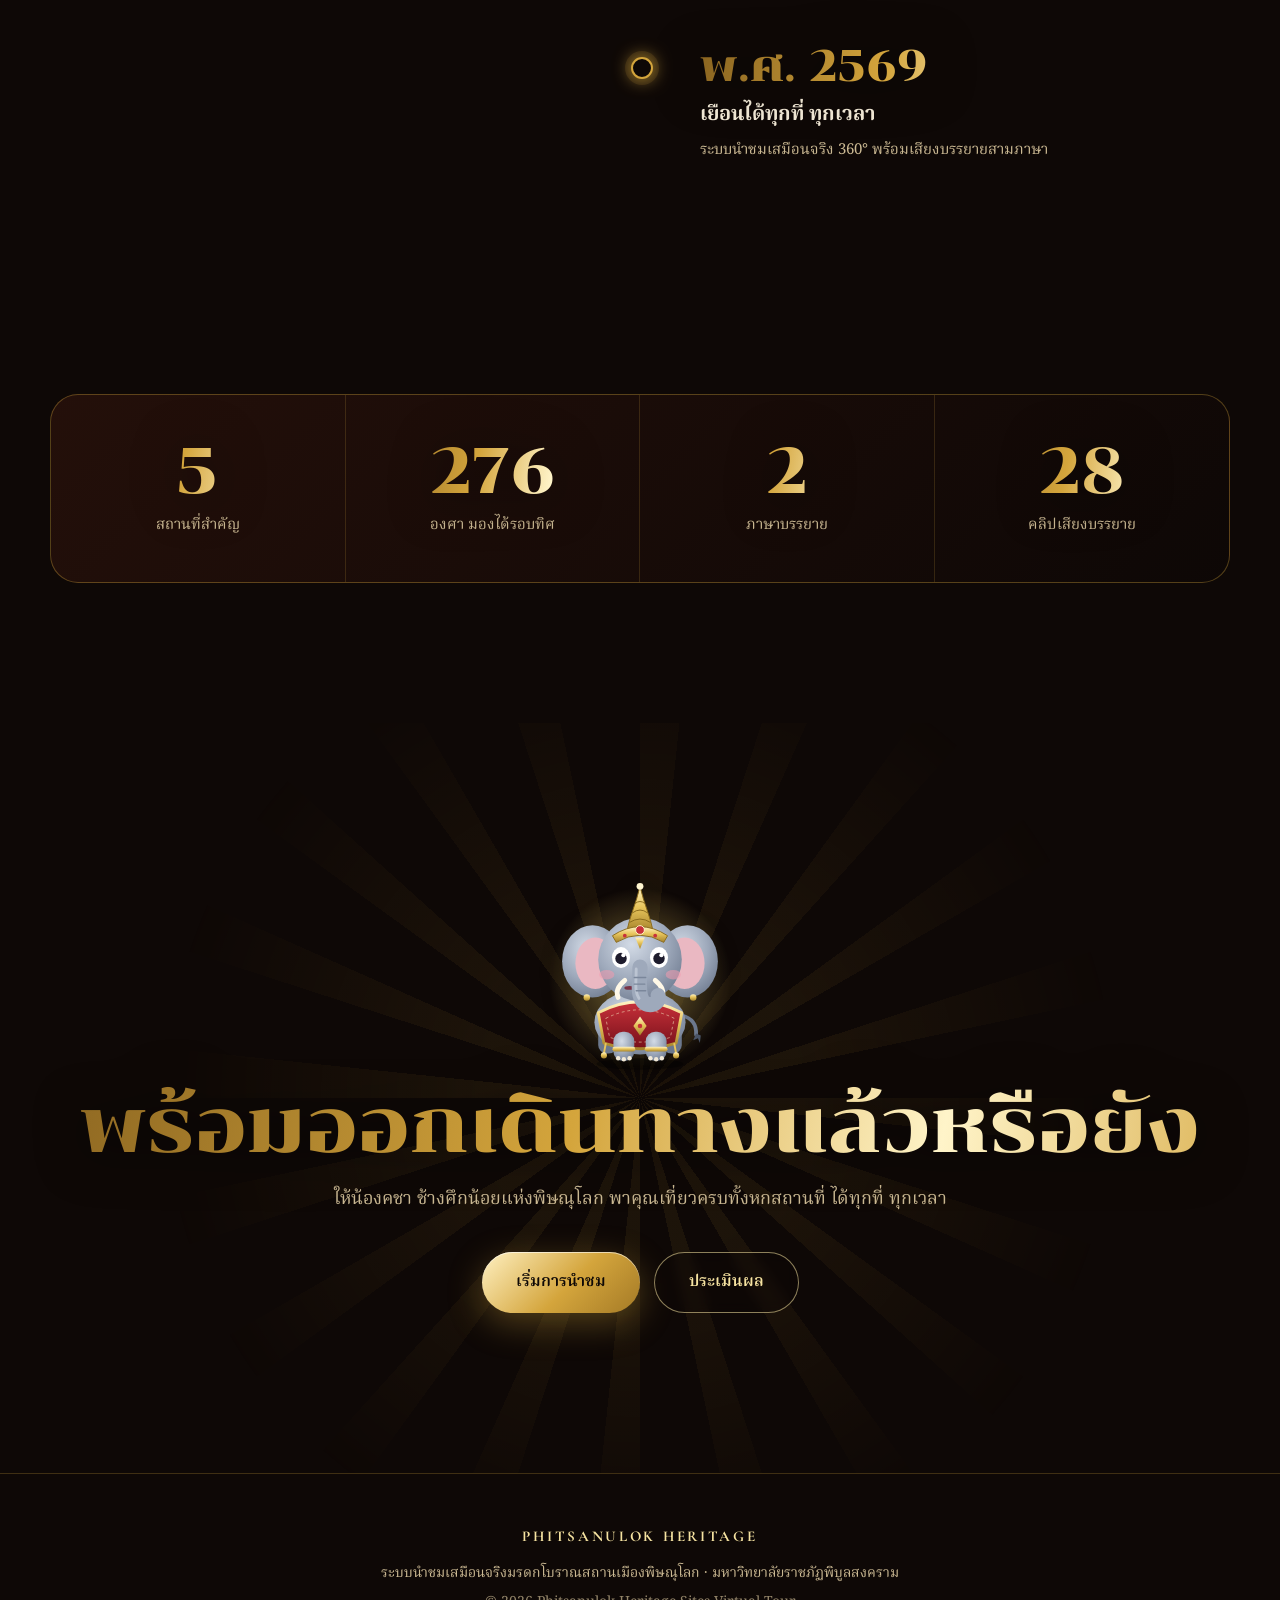
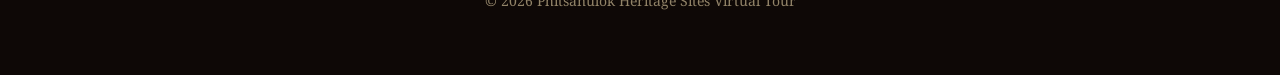
==== commit e27f08cf: "Official provincial motto in the ribbon; drop hero start button - Ribbon now shows Phitsanulok's off" ====
--- a/index.html
+++ b/index.html
@@ -85,11 +85,6 @@
             <div class="eyebrow" data-t="eyebrow">VIRTUAL HERITAGE · 360°</div>
             <h1 class="hero-title" id="heroTitle">มรดกโบราณสถาน พิษณุโลก</h1>
             <p class="hero-sub" data-t="hero_sub">ก้าวเข้าสู่ดินแดนสองแคว เมืองพระพุทธชินราชและแผ่นดินเกิดสมเด็จพระนเรศวรมหาราช ผ่านภาพเสมือนจริง 360 องศา พร้อมเสียงบรรยายสามภาษา</p>
-            <div class="hero-cta">
-                <a class="btn btn-gold" id="startBtn" href="tour.html?id=wat_phra_buddha_chinnarat&lang=th">
-                    <span data-t="start">เริ่มการนำชม</span>
-                    <svg viewBox="0 0 24 24" fill="none" stroke="currentColor" stroke-width="2"><path stroke-linecap="round" stroke-linejoin="round" d="M5 12h14M13 5l7 7-7 7"/></svg>
-                </a>            </div>
         </div>
         <a class="hero-360" href="#sites">
             <span data-t="turning">ของดีอยู่ข้างล่าง เลื่อนเลย</span>
@@ -146,6 +141,6 @@
     </footer>
 
     <script src="js/guide.js?v=2"></script>
-    <script src="js/v2.js?v=15"></script>
+    <script src="js/v2.js?v=16"></script>
 </body>
 </html>
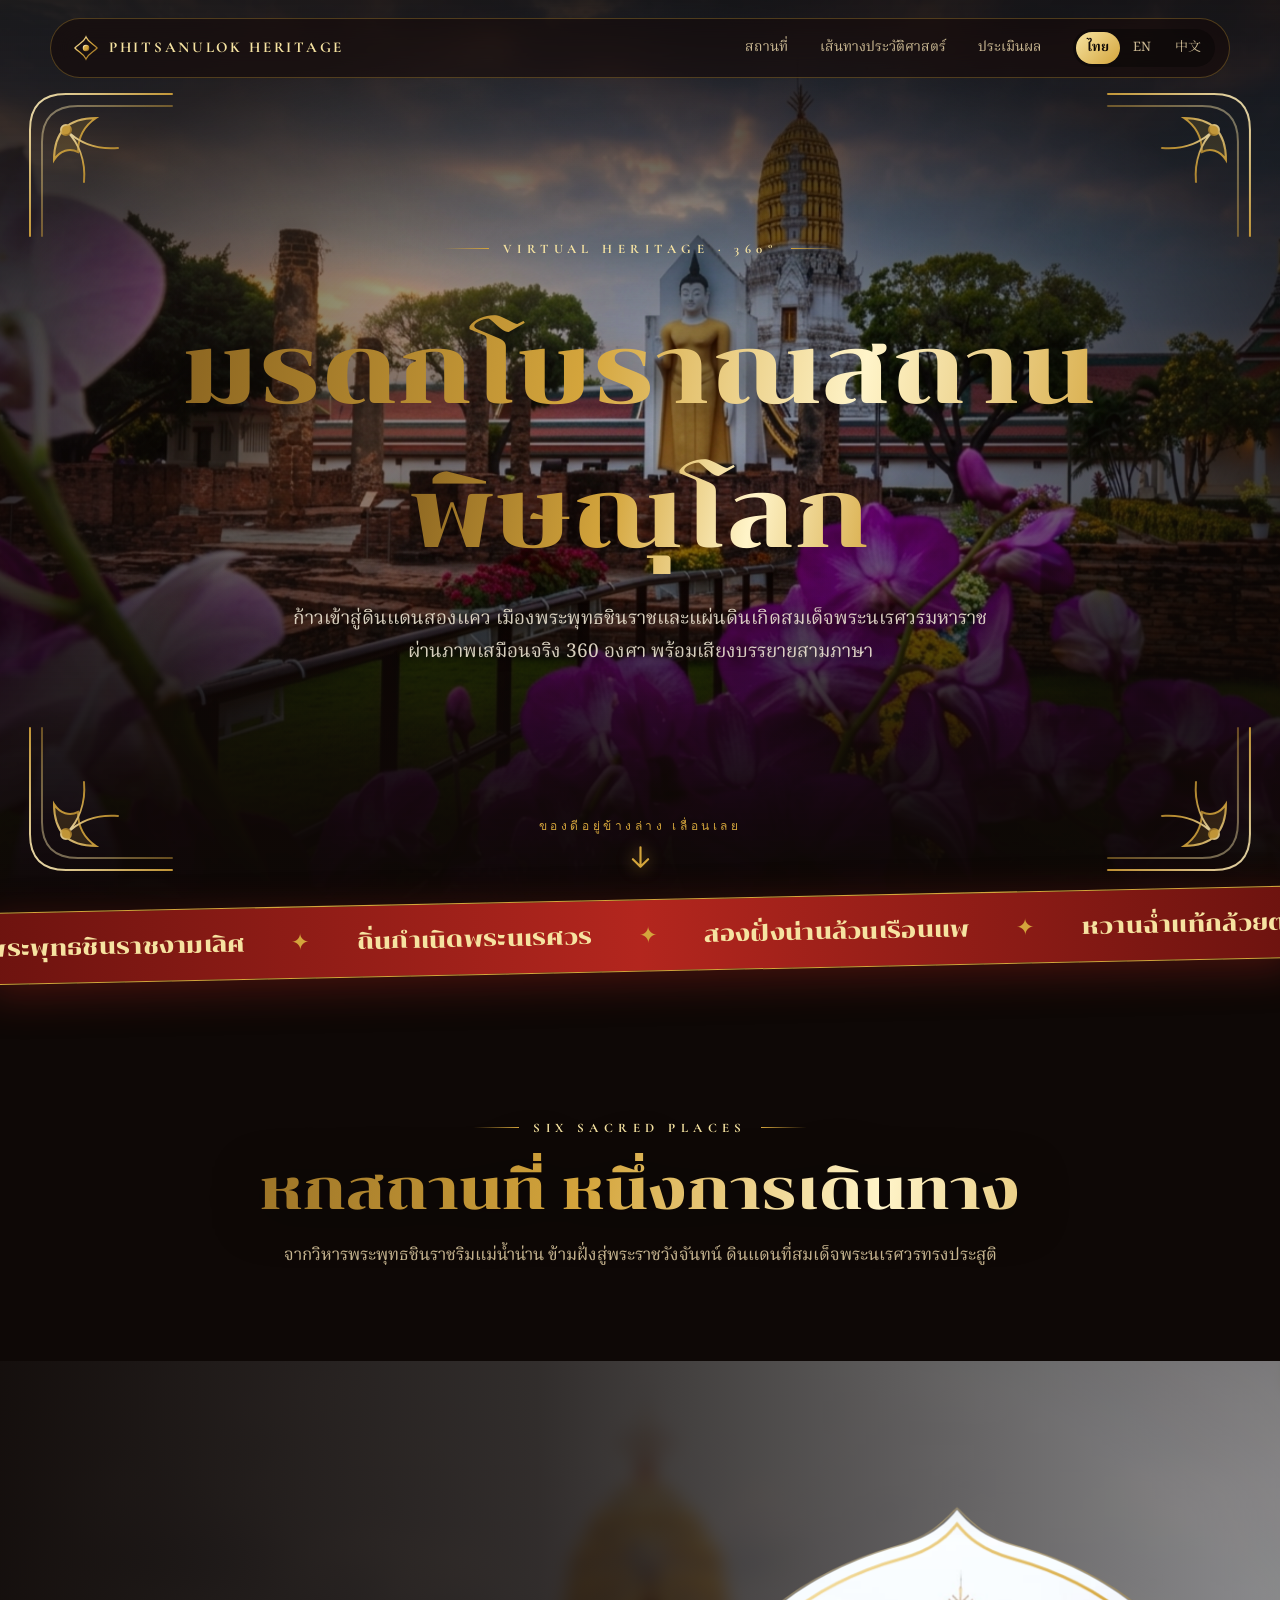
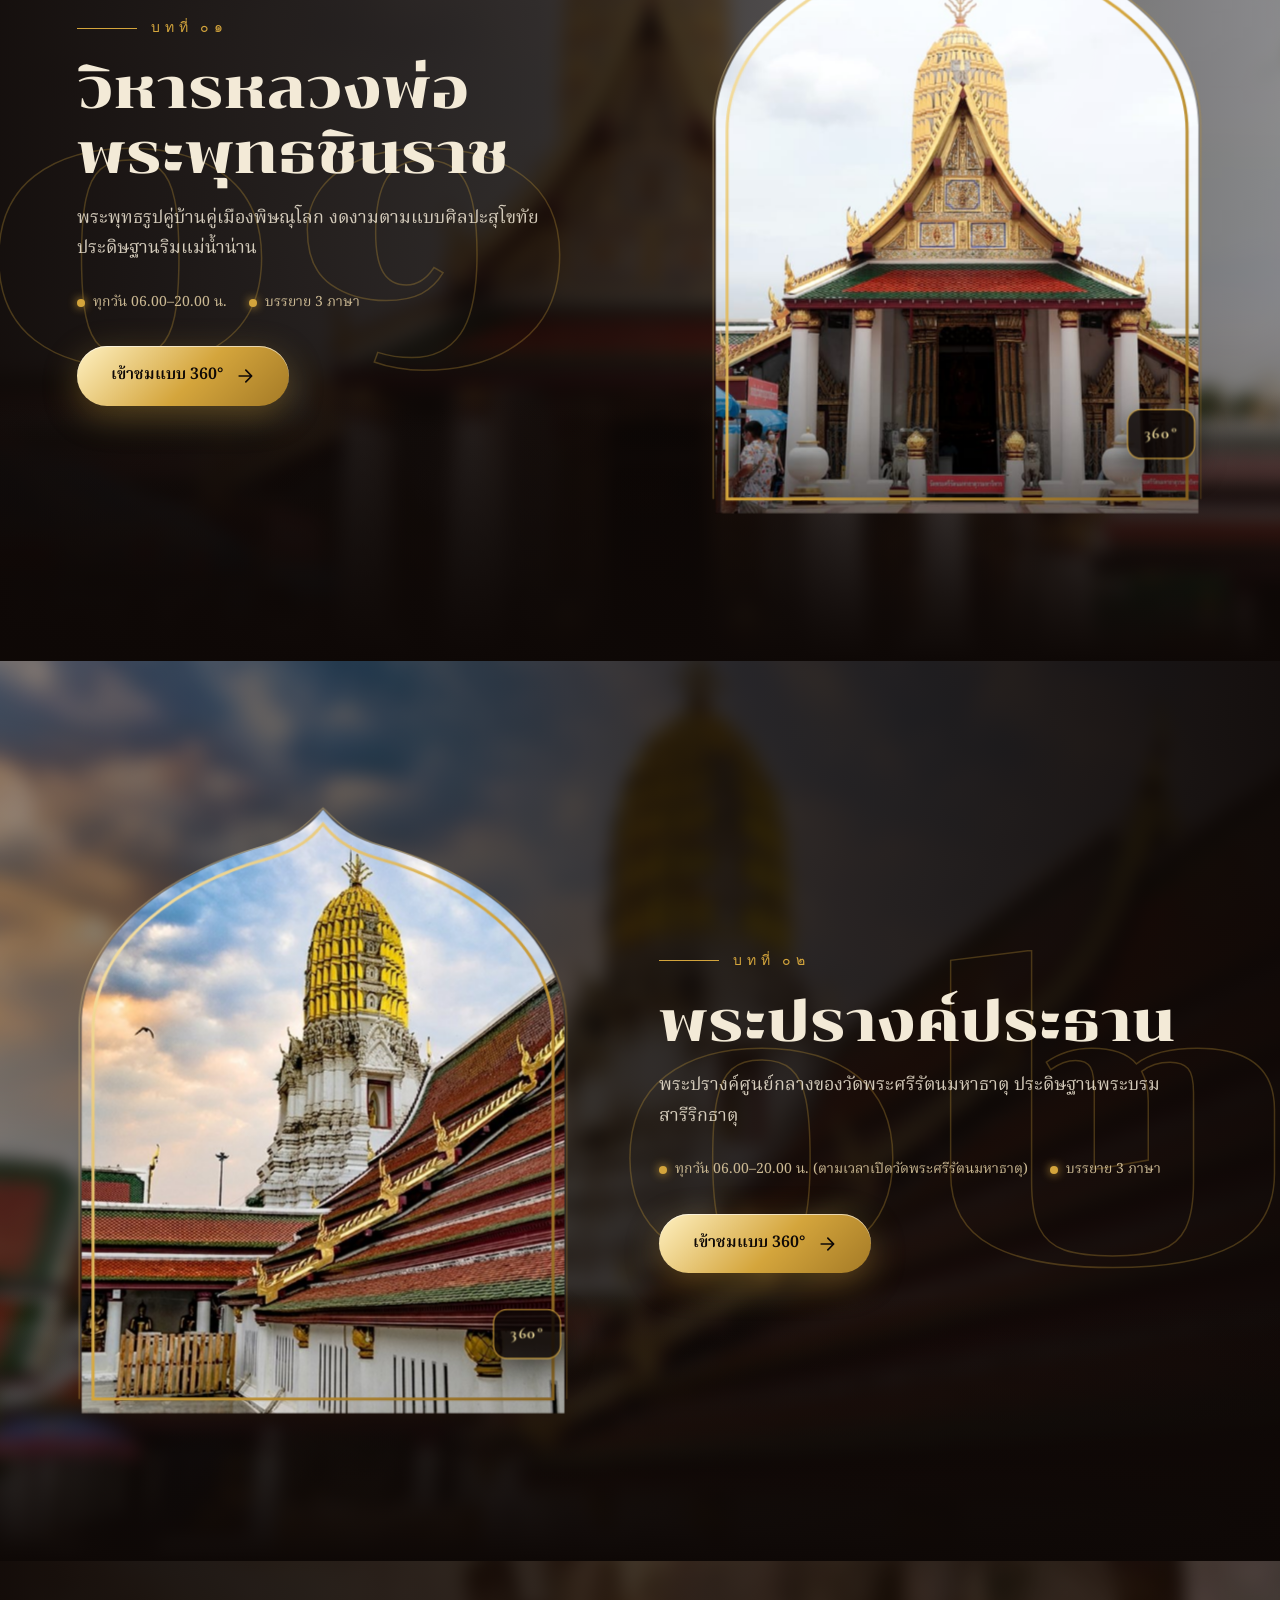
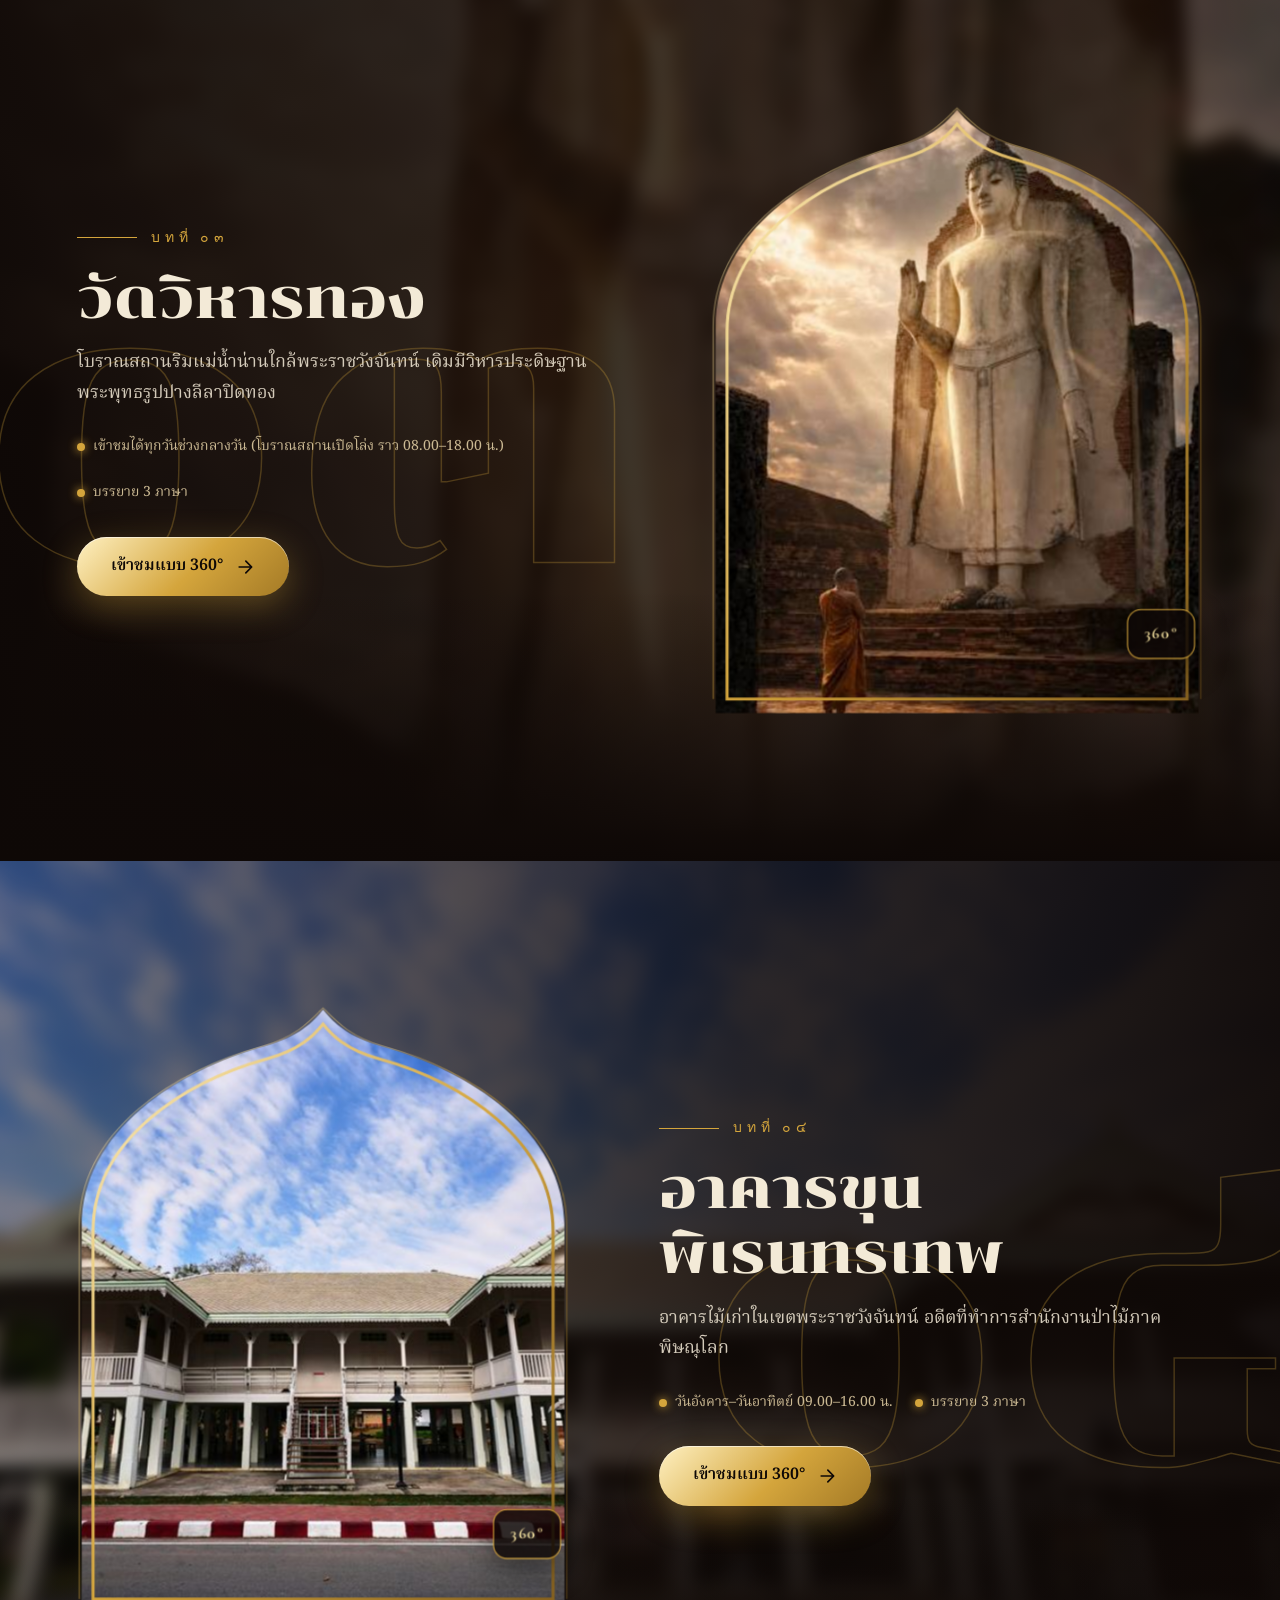
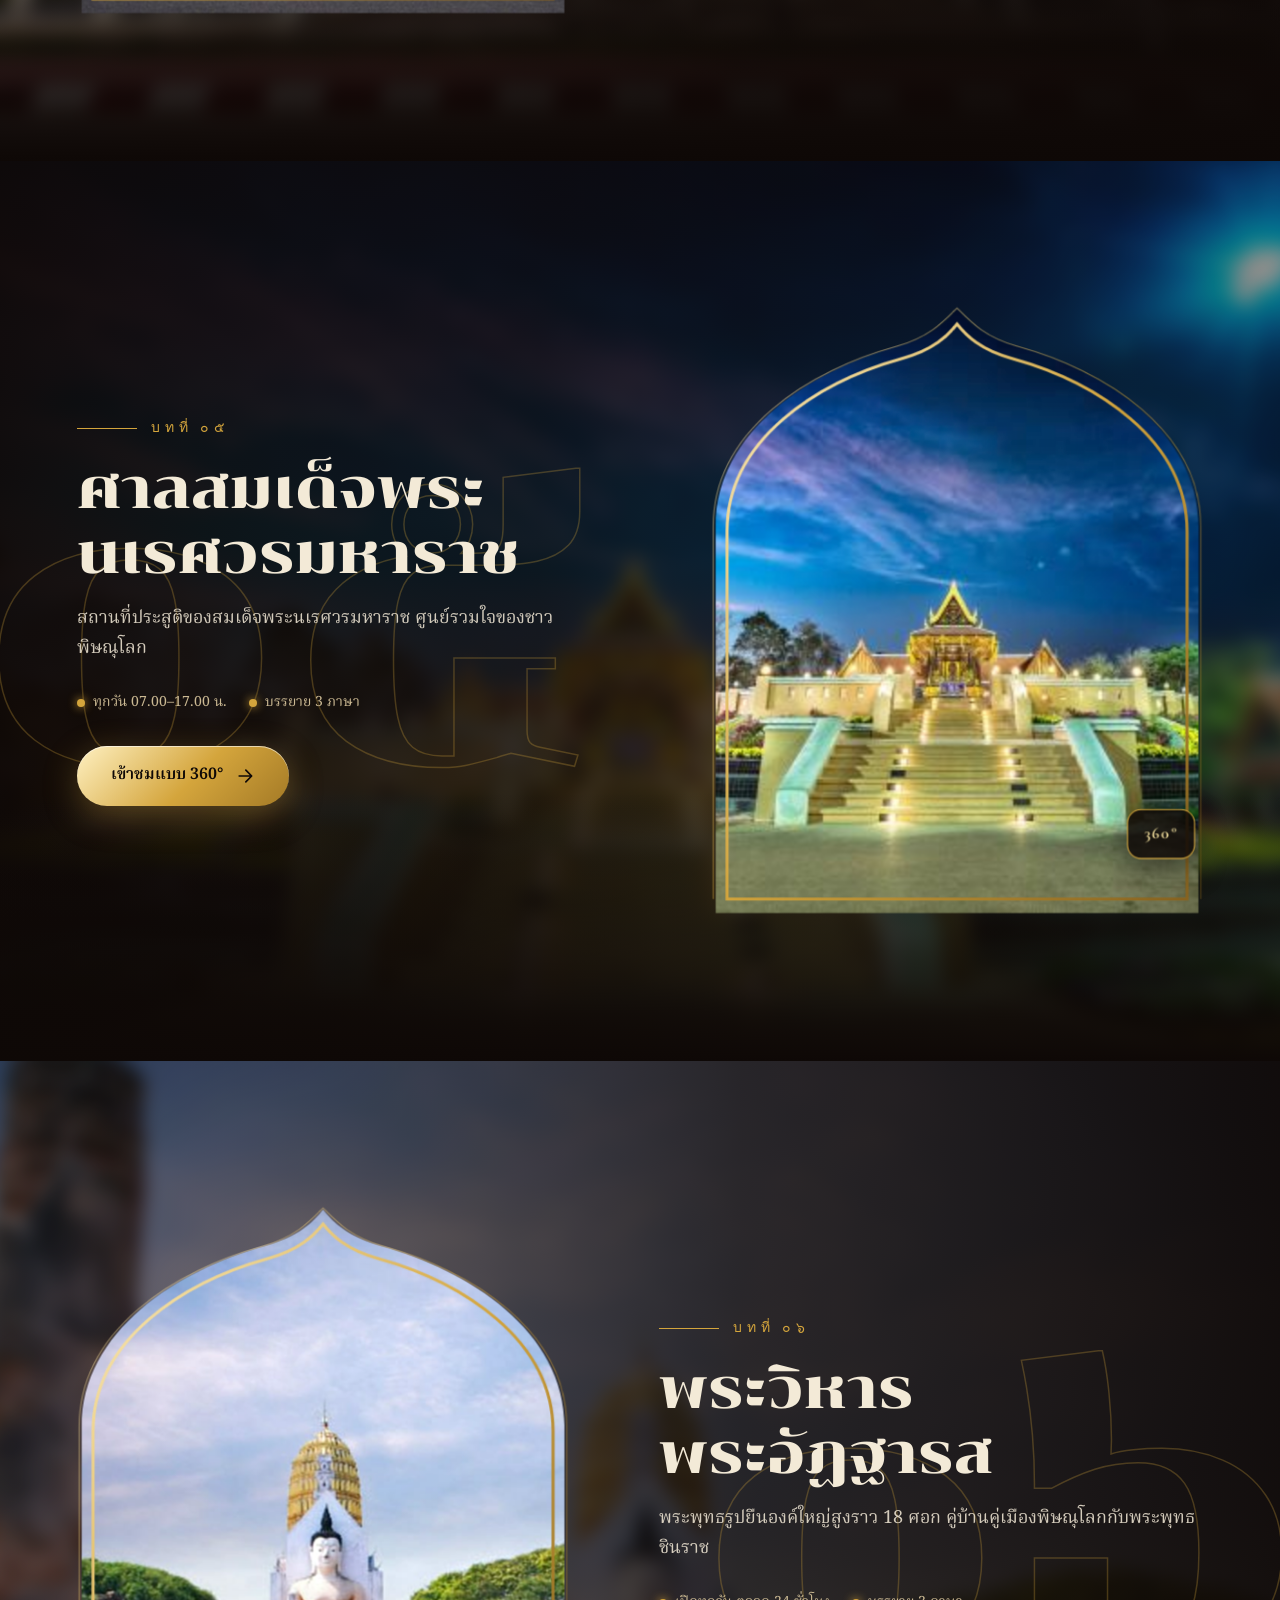
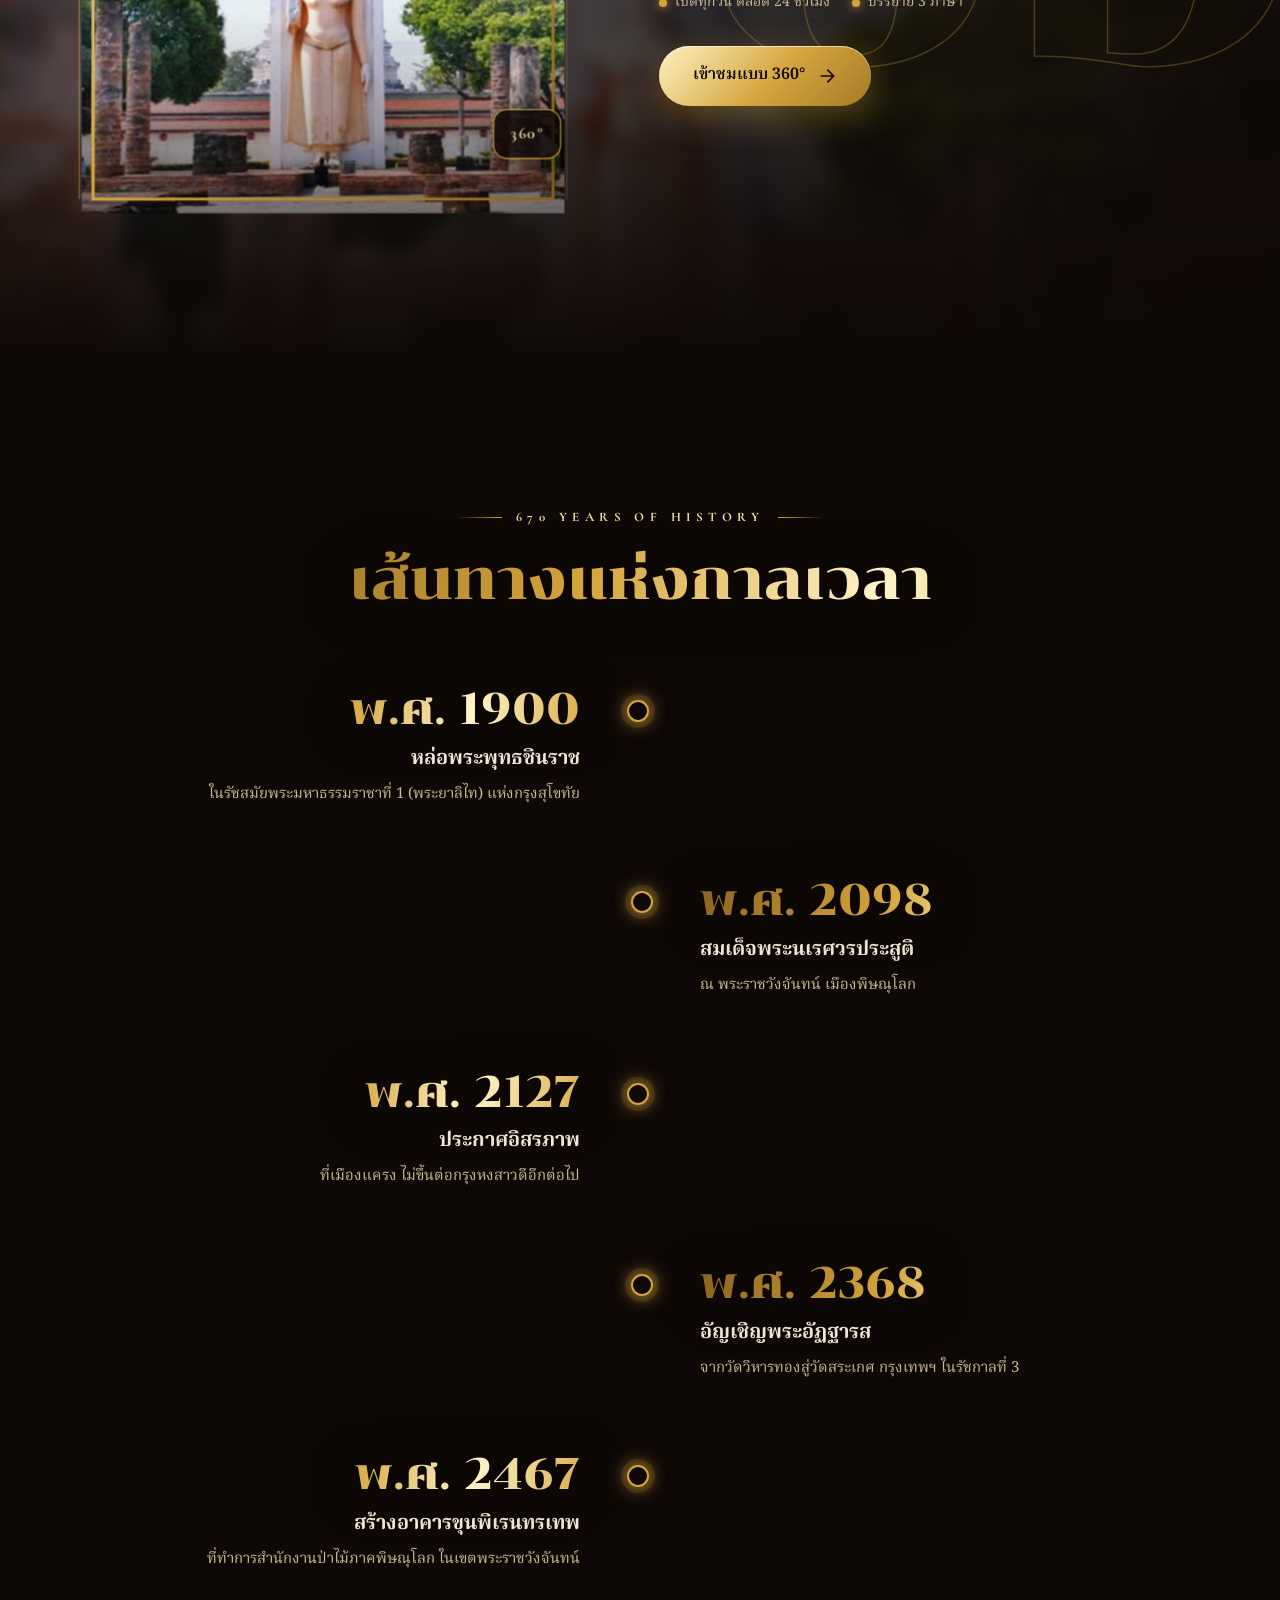
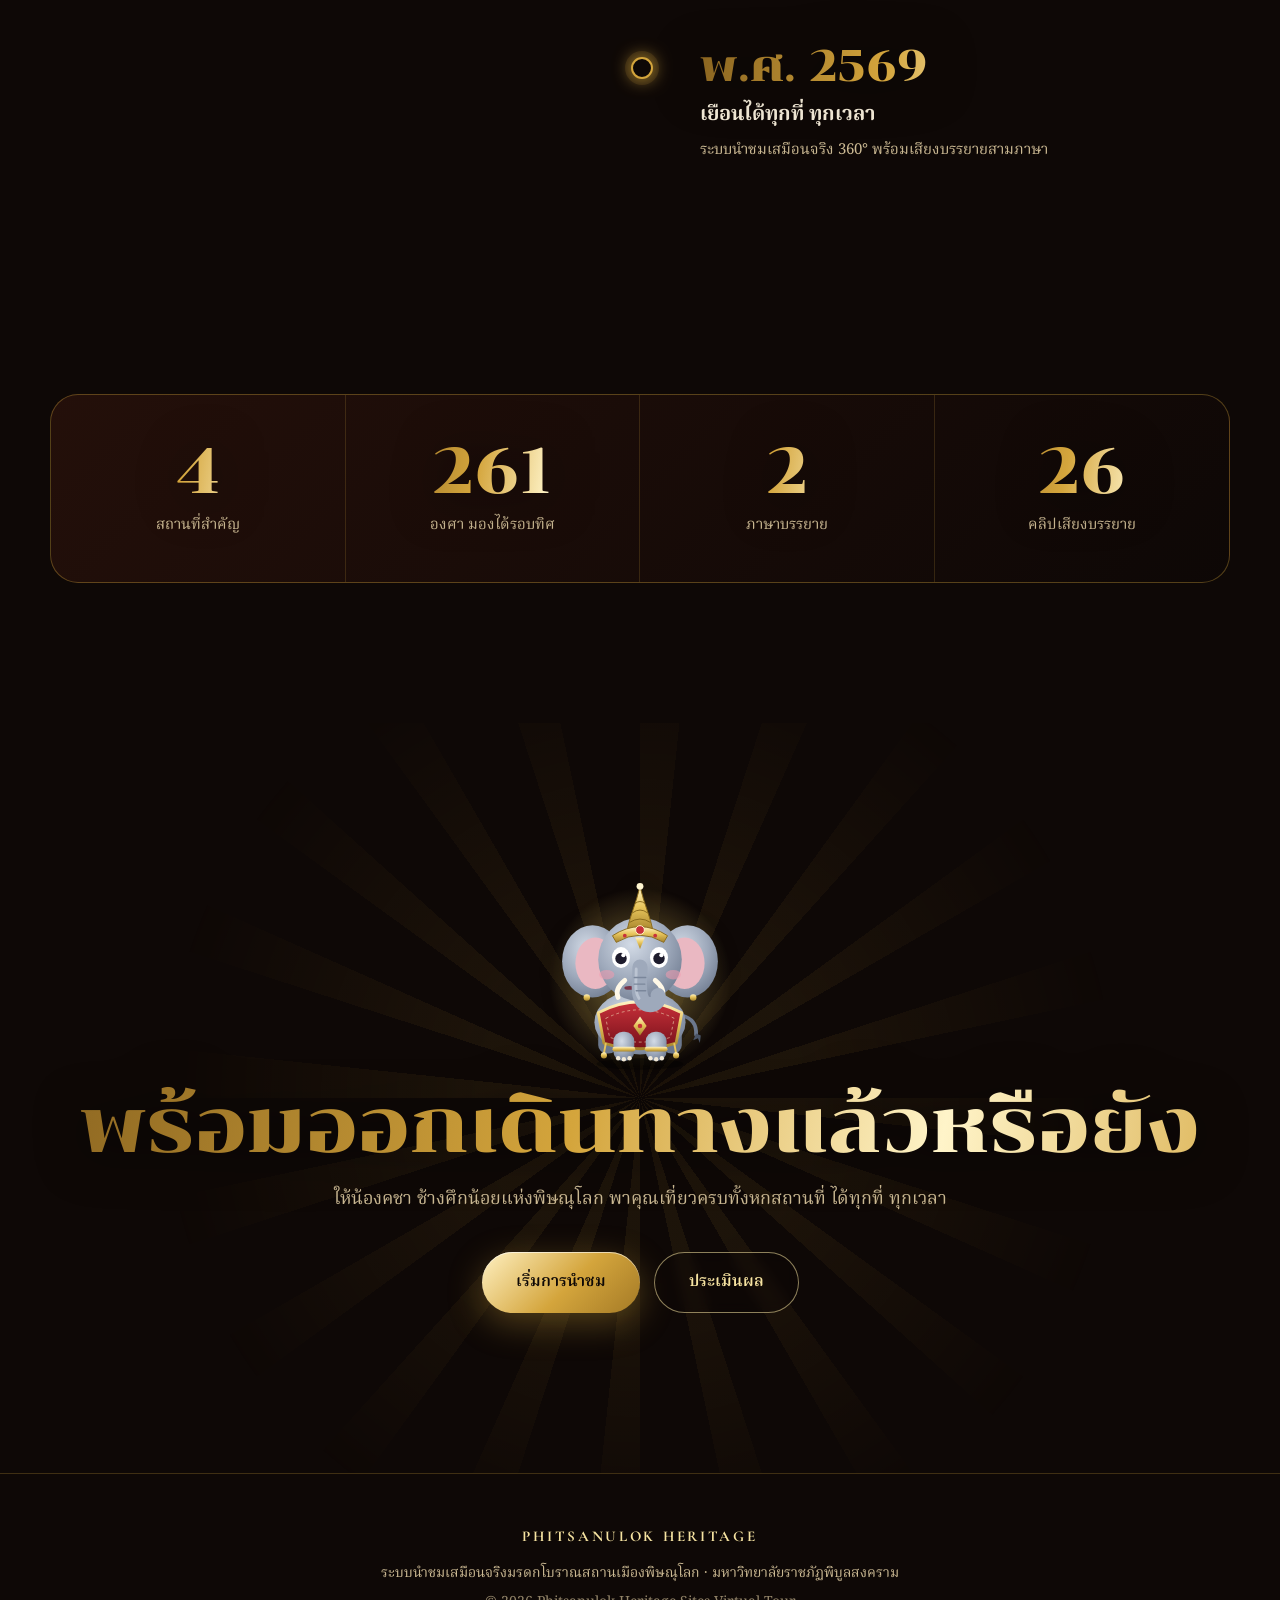
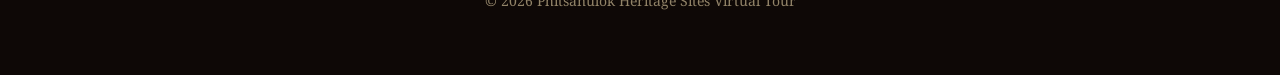
==== commit c977497b: "Give the running Kacha a voice when tapped Each of the six tap lines now plays a matching clip in th" ====
--- a/index.html
+++ b/index.html
@@ -141,6 +141,6 @@
     </footer>
 
     <script src="js/guide.js?v=2"></script>
-    <script src="js/v2.js?v=16"></script>
+    <script src="js/v2.js?v=17"></script>
 </body>
 </html>
